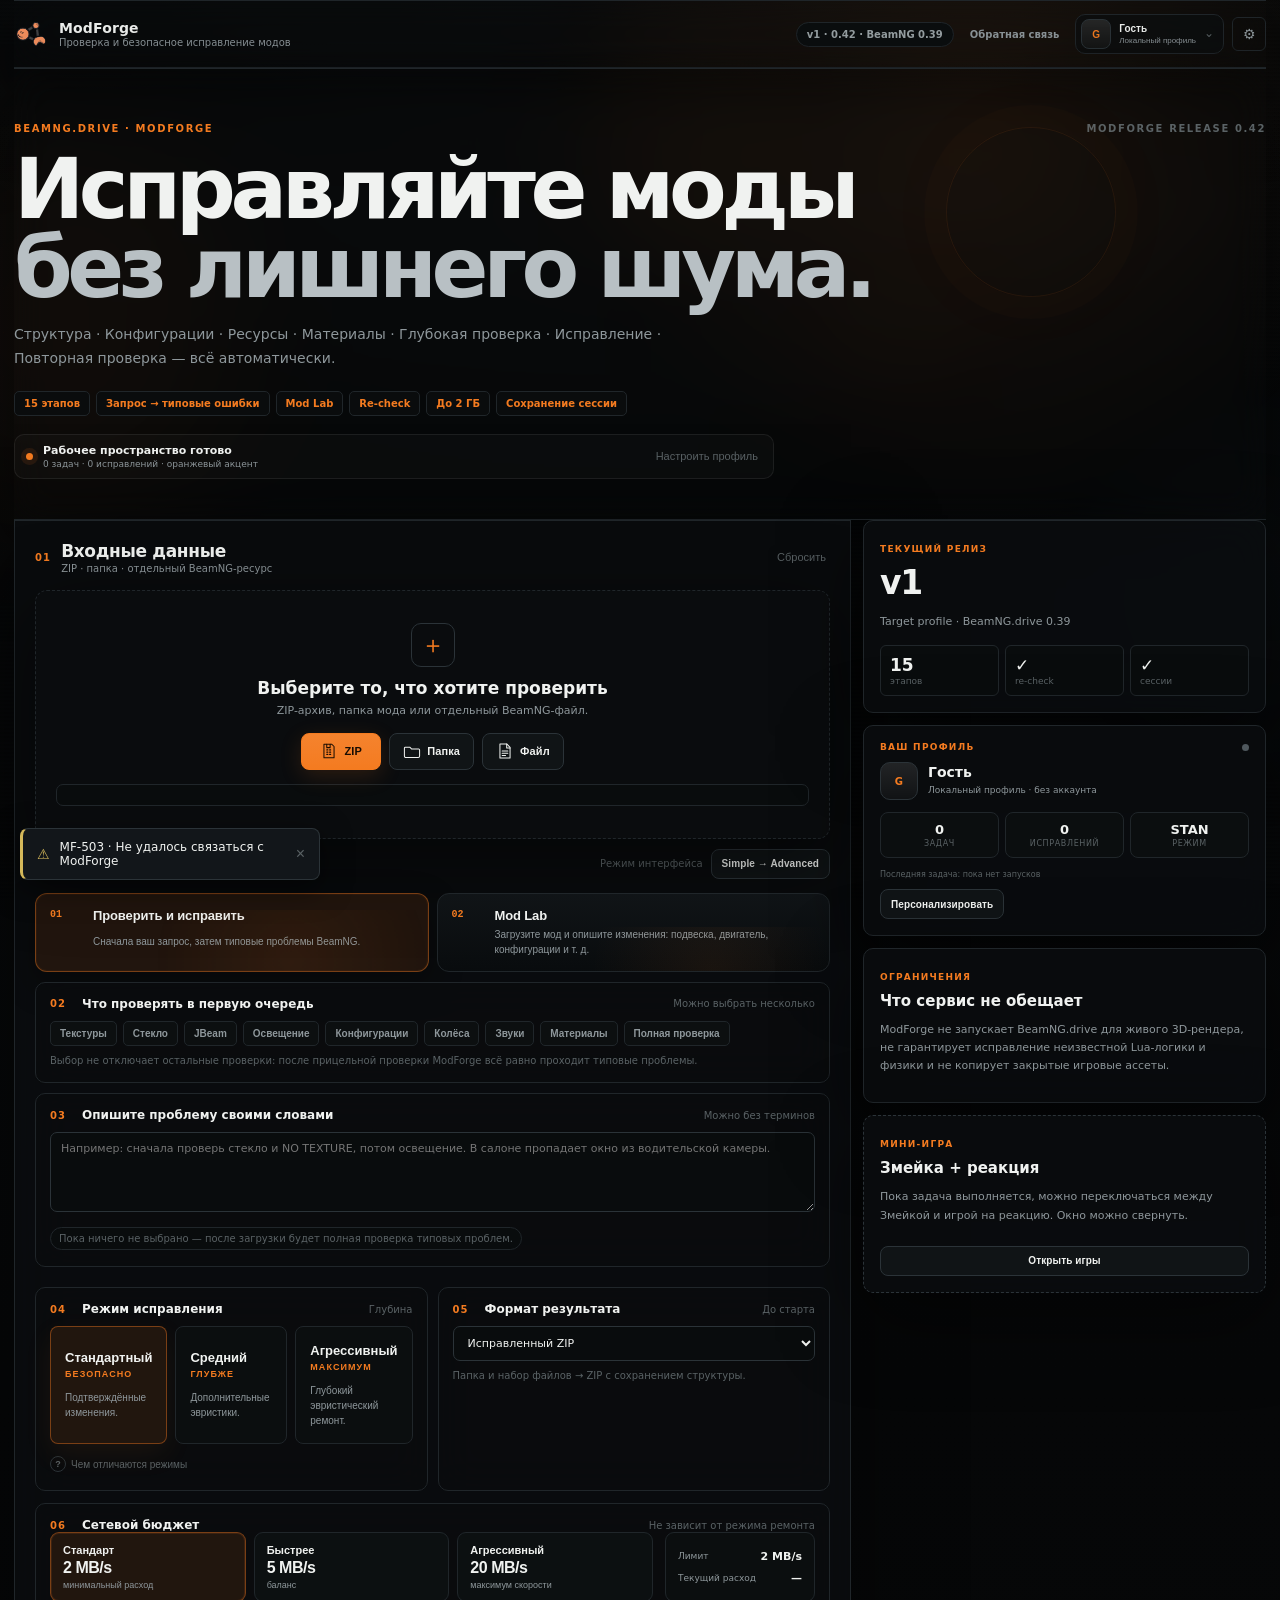
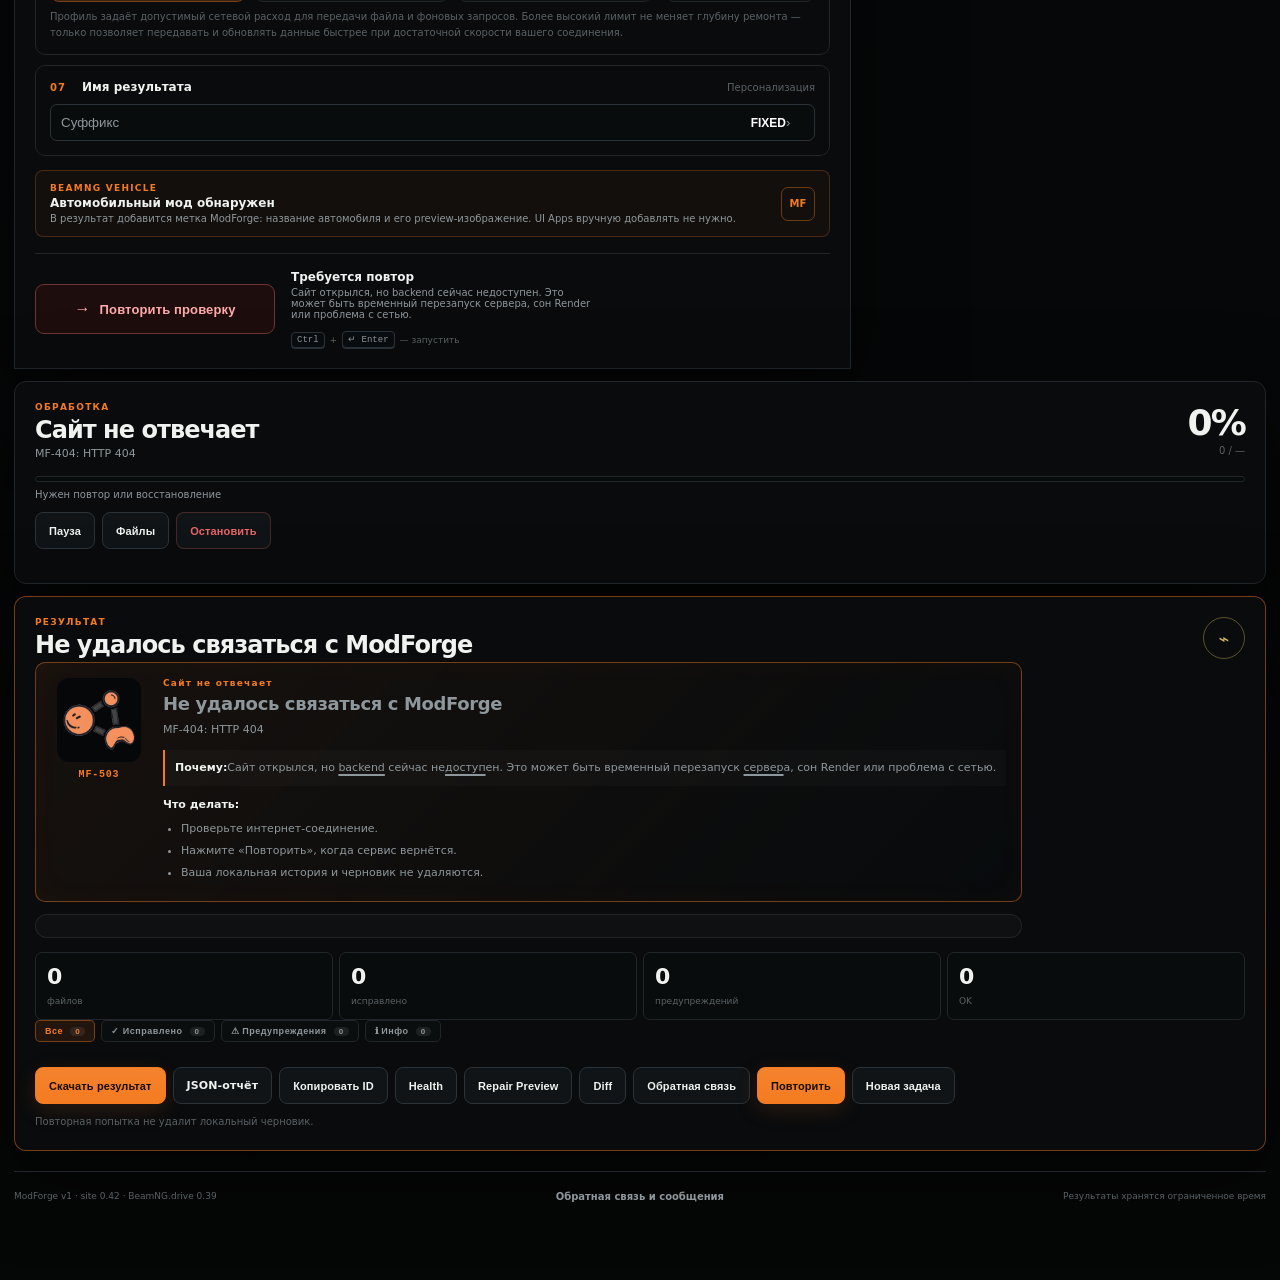
==== index.html @ 39cbf376 "Add files via upload" ====
<!doctype html>
<html lang="ru" data-phase="idle">
<head>
<meta charset="utf-8">
<meta name="viewport" content="width=device-width,initial-scale=1,viewport-fit=cover">
<meta name="theme-color" content="#060708">
<meta name="color-scheme" content="dark">
<link rel="icon" type="image/png" href="/assets/logo.png?v=1">
<title>ModForge · v1 (0.42) · BeamNG.drive 0.39</title>
<link rel="manifest" href="/manifest.json">
<link rel="stylesheet" href="/assets/styles.css?v=42">
</head>
<body>

<!-- Animated background canvas -->
<canvas id="bgCanvas" class="bg-canvas" aria-hidden="true"></canvas>
<div class="ambient" aria-hidden="true">
  <span class="a1"></span><span class="a2"></span><span class="a3"></span>
  <span class="a4"></span><span class="a5"></span>
  <i class="scanline"></i>
</div>

<!-- Session recovery banner -->
<div id="sessionBanner" class="session-banner" hidden>
  <div class="session-inner">
    <div class="session-icon">⏱</div>
    <div class="session-text">
      <strong>Незавершённая сессия</strong>
      <span id="sessionDesc">Предыдущая задача была прервана.</span>
    </div>
    <div class="session-actions">
      <button class="btn small primary" id="sessionResume" type="button">Продолжить</button>
      <button class="btn small" id="sessionDismiss" type="button">Сбросить</button>
    </div>
  </div>
</div>

<!-- Toast container -->
<div id="toastContainer" class="toast-container" aria-live="polite"></div>

<!-- Session history drawer -->
<aside id="historyDrawer" class="history-drawer" hidden aria-label="История сессий">
  <div class="history-backdrop" data-history-close></div>
  <div class="history-card" role="dialog" aria-modal="true" aria-labelledby="historyTitle">
    <div class="history-head">
      <div><span class="eyebrow">СЕССИИ</span><h2 id="historyTitle">Прошлые задачи</h2><p>Сохранённые номера сессий и результаты, которые были скачаны.</p></div>
      <button class="ghost-icon" type="button" data-history-close aria-label="Закрыть">✕</button>
    </div>
    <div class="history-list" id="historyList"></div>
    <div class="history-foot"><span class="micro">Хранятся локально на этом устройстве. Серверные результаты могут истечь по сроку хранения.</span><button class="btn small" id="historyClearBtn" type="button">Очистить историю</button></div>
  </div>
</aside>

<!-- Confetti canvas (shown on success) -->
<canvas id="confettiCanvas" aria-hidden="true"></canvas>

<!-- Snake game overlay -->
<div id="gameOverlay" class="game-overlay" hidden aria-label="Мини-игры">
  <div class="game-panel">
    <div class="game-header">
      <div class="game-title"><span class="eyebrow">ПОКА ИДЁТ ЗАДАЧА</span><strong id="gameTitle">Змейка</strong></div>
      <div class="game-meta"><span id="gameScoreBlock"><span>Счёт</span> <strong id="snakeScore">0</strong></span><span id="gameHiBlock"><span>Рекорд</span> <strong id="snakeHi">0</strong></span><button class="ghost-icon" id="gameMinimize" type="button" title="Свернуть">─</button><button class="ghost-icon" id="gameClose" type="button" title="Закрыть">✕</button></div>
    </div>
    <div class="game-tabs" role="tablist" aria-label="Игра">
      <button type="button" class="game-tab active" data-game="snake">Змейка</button>
      <button type="button" class="game-tab" data-game="reaction">Реакция</button>
    </div>
    <div class="game-stage" data-game-panel="snake"><canvas id="snakeCanvas" width="300" height="300"></canvas></div>
    <div class="game-stage reaction-stage" data-game-panel="reaction" hidden><button id="reactionTarget" class="reaction-target" type="button">ГОТОВЬСЯ</button><div class="reaction-timer" id="reactionTimer">—</div></div>
    <div class="game-footer"><span id="gameStatus" class="game-status">Пробел или тап для старта</span><span class="game-controls-hint" id="gameControlsHint">← ↑ → ↓ · WASD · свайп</span></div>
  </div>
</div>

<div class="shell">
<header class="topbar panel-line">
  <a class="brand" href="/" aria-label="ModForge"><span class="brand-task-dot" id="brandTaskDot" aria-hidden="true"></span>
    <img src="/assets/logo.png?v=1" alt="ModForge">
    <div>
      <strong id="brandName">ModForge</strong>
      <small id="brandSub">Проверка и безопасное исправление модов</small>
    </div>
  </a>
  <div class="top-actions">
    <span class="release-pill" id="versionBadge">v1 · 0.42 · BeamNG 0.39</span>
    <button class="top-link" id="feedbackTop" type="button">Обратная связь</button>
    <button class="profile-chip" id="profileTop" type="button" aria-label="Профиль" title="Профиль и персонализация">
      <span class="profile-avatar" id="profileAvatar">G</span>
      <span class="profile-copy"><b id="profileName">Гость</b><small id="profileState">Локальный профиль</small></span>
      <span class="profile-chevron">⌄</span>
    </button>
    <button class="ghost-icon history-trigger" id="historyTop" type="button" aria-label="История сессий" title="Прошлые сессии" hidden>
      <svg viewBox="0 0 24 24" aria-hidden="true"><rect x="4" y="4" width="6" height="6" rx="1"/><rect x="14" y="4" width="6" height="6" rx="1"/><rect x="4" y="14" width="6" height="6" rx="1"/><rect x="14" y="14" width="6" height="6" rx="1"/></svg>
    </button>
    <button class="ghost-icon" id="settingsTop" type="button" aria-label="Настройки" title="Настройки">⚙</button>
  </div>
</header>

<main>
<!-- Session banner slot -->
<div id="sessionSlot"></div>

<section class="hero panel-line">
  <div class="hero-banner-media" id="heroBannerMedia" aria-hidden="true"><span class="banner-glow"></span></div>
  <div class="eyebrow-row">
    <span>BEAMNG.DRIVE · MODFORGE</span><span class="target-note">MODFORGE RELEASE 0.42</span>
  </div>
  <h1>Исправляйте моды<br><em>без лишнего шума.</em></h1>
  <p>Структура · Конфигурации · Ресурсы · Материалы · Глубокая проверка · Исправление · Повторная проверка — всё автоматически.</p>
  <div class="hero-tags">
    <span>15 этапов</span>
    <span>Запрос → типовые ошибки</span>
    <span>Mod Lab</span>
    <span>Re-check</span>
    <span>До 2 ГБ</span>
    <span>Сохранение сессии</span>
  </div>
  <div class="hero-personal" id="heroPersonal">
    <span class="hero-personal-dot" aria-hidden="true"></span>
    <div><b id="greetingLine">Рабочее пространство готово</b><small id="profileSummary">Локальные настройки сохраняются на этом устройстве.</small></div>
    <button class="text-action" id="heroProfileBtn" type="button">Настроить профиль</button>
  </div>
</section>

<section class="layout">
<article class="main panel">
  <div class="section-head">
    <div>
      <span class="section-id">01</span>
      <div>
        <b>Входные данные</b>
        <small>ZIP · папка · отдельный BeamNG-ресурс</small>
      </div>
    </div>
    <button class="text-action" id="clearBtn" type="button">Сбросить</button>
  </div>

  <div class="dropzone" id="dropzone" tabindex="0" role="button" aria-label="Выбрать файл для проверки">
    <div class="drop-symbol">＋</div>
    <strong id="dropTitle">Выберите то, что хотите проверить</strong>
    <span id="dropSub">ZIP-архив, папка мода или отдельный BeamNG-файл.</span>
    <div class="drop-buttons" id="dropButtons">
      <button class="btn primary picker-btn" id="zipBtn" type="button" data-label="ZIP"><span class="picker-icon icon-zip" aria-hidden="true"><svg viewBox="0 0 32 32"><path d="M7 4h14l4 4v20H7z"/><path d="M12 4v6h6V4M12 14h2m3 0h2m-7 4h2m3 0h2m-7 4h2m3 0h2"/></svg></span><span class="picker-label">ZIP</span></button>
      <button class="btn picker-btn" id="folderBtn" type="button" data-label="Папка"><span class="picker-icon icon-folder" aria-hidden="true"><svg viewBox="0 0 32 32"><path d="M3.5 9.5h9l3 3H28a1.5 1.5 0 0 1 1.5 1.5v11A2.5 2.5 0 0 1 27 27.5H5A2.5 2.5 0 0 1 2.5 25V11A1.5 1.5 0 0 1 4 9.5z"/></svg></span><span class="picker-label">Папка</span></button>
      <button class="btn picker-btn" id="fileBtn" type="button" data-label="Файл"><span class="picker-icon icon-file" aria-hidden="true"><svg viewBox="0 0 32 32"><path d="M7 3.5h12l6 6V28.5H7z"/><path d="M19 3.5v7h6M11 16h10M11 20h10M11 24h6"/></svg></span><span class="picker-label">Файл</span></button>
    </div>
    <input id="zipInput" type="file" accept=".zip,application/zip" hidden>
    <input id="folderInput" type="file" webkitdirectory directory multiple hidden>
    <input id="fileInput" type="file" accept=".jbeam,.pc,.json,.jsonc,.lua,.materials,.materials.json,.level.json,.cs,.cfg,.prefab,.dae,.cdae,.dds,.png,.jpg,.jpeg,.tga,.bmp,.gif,.mis,.forest,.ter" hidden>
    <div class="selection" id="selection" hidden></div>
  </div>


  <div class="workspace-mode" id="workspaceMode">
    <span class="micro">Режим интерфейса</span>
    <button class="btn small" id="uiModeBtn" type="button">Simple → Advanced</button>
  </div>
  <div class="workflow-switch" id="taskMode">
    <button type="button" class="workflow-tab active" data-task="repair"><span>01</span><strong>Проверить и исправить</strong><small>Сначала ваш запрос, затем типовые проблемы BeamNG.</small></button>
    <button type="button" class="workflow-tab" data-task="modify"><span>02</span><strong>Mod Lab</strong><small>Загрузите мод и опишите изменения: подвеска, двигатель, конфигурации и т. д.</small></button>
  </div>

  <div class="config-box full request-box" id="repairConfig">
    <div class="config-title"><span>02</span><b>Что проверять в первую очередь</b><small>Можно выбрать несколько</small></div>
    <div class="chips" id="priorityChips">
      <button class="chip" data-priority="textures" type="button">Текстуры</button>
      <button class="chip" data-priority="glass" type="button">Стекло</button>
      <button class="chip" data-priority="jbeam" type="button">JBeam</button>
      <button class="chip" data-priority="lighting" type="button">Освещение</button>
      <button class="chip" data-priority="configs" type="button">Конфигурации</button>
      <button class="chip" data-priority="wheels" type="button">Колёса</button>
      <button class="chip" data-priority="sounds" type="button">Звуки</button>
      <button class="chip" data-priority="materials" type="button">Материалы</button>
      <button class="chip" data-priority="all" type="button">Полная проверка</button>
    </div>
    <p class="micro">Выбор не отключает остальные проверки: после прицельной проверки ModForge всё равно проходит типовые проблемы.</p>
  </div>

  <div class="config-box full request-box" id="wishesBox">
    <div class="config-title"><span>03</span><b>Опишите проблему своими словами</b><small>Можно без терминов</small></div>
    <textarea id="wishes" placeholder="Например: сначала проверь стекло и NO TEXTURE, потом освещение. В салоне пропадает окно из водительской камеры."></textarea>
    <div class="request-preview" id="requestPreview"><span>Пока ничего не выбрано</span></div>
  </div>


  <section class="advanced-tools" id="advancedTools" hidden>
    <div class="config-title"><span>ADV</span><b>Advanced Workbench</b><small>Диагностика без лишних действий</small></div>
    <div class="tool-grid">
      <div class="tool-card">
        <b>MOD DOCTOR</b><small>Опишите симптом — сначала получите причины и доказательства.</small>
        <textarea id="doctorQuery" placeholder="Например: машина не едет, после ремонта пропало стекло…"></textarea>
        <button class="btn small" id="doctorBtn" type="button">Диагностировать</button>
      </div>
      <div class="tool-card">
        <b>MOD COMPARE</b><small>Сравнение двух ZIP по путям и SHA-256.</small>
        <div class="tool-row"><input id="compareA" type="file" accept=".zip"><input id="compareB" type="file" accept=".zip"></div>
        <button class="btn small" id="compareBtn" type="button">Сравнить моды</button>
      </div>
      <div class="tool-card">
        <b>INSPECTOR</b><small>References, referenced by, missing, unused, shared dependencies и дубли.</small>
        <button class="btn small" id="inspectorBtn" type="button">Открыть Resource Inspector</button>
      </div>
      <div class="tool-card">
        <b>RELEASE CHECK</b><small>Repair snapshot → safe cleaner → повторная проверка → Release ZIP.</small>
        <button class="btn small primary" id="releaseBtn" type="button">PREPARE FOR RELEASE</button>
      </div>
    </div>
  </section>

  <div class="config-box full mod-lab-box" id="modLab" hidden>
    <div class="config-title"><span>02</span><b>Mod Lab · что изменить</b><small>Текстовое задание</small></div>
    <textarea id="modRequest" placeholder="Например: сделай подвеску мягче на 15%, двигатель чуть мощнее и добавь 2 дополнительные конфигурации."></textarea>
    <div class="mod-shortcuts" id="modShortcuts">
      <button class="chip" type="button" data-mod-template="Сделать подвеску мягче на 15%.">Мягче</button>
      <button class="chip" type="button" data-mod-template="Сделать подвеску жёстче на 15%.">Жёстче</button>
      <button class="chip" type="button" data-mod-template="Увеличить тягу двигателя на 10%.">Двигатель +10%</button>
      <button class="chip" type="button" data-mod-template="Добавить 2 дополнительные конфигурации.">+2 конфигурации</button>
    </div>
    <p class="micro">Mod Lab применяет только распознанные безопасные изменения и показывает каждое изменение в отчёте. Неопределённые запросы остаются предупреждением.</p>
  </div>

  <div class="config-grid">
    <section class="config-box">
      <div class="config-title"><span>04</span><b>Режим исправления</b><small>Глубина</small></div>
      <div class="mode-grid compact" id="repairMode">
        <button type="button" class="mode-card active" data-mode="standard"><strong>Стандартный</strong><span>Безопасно</span><small>Подтверждённые изменения.</small></button>
        <button type="button" class="mode-card" data-mode="medium"><strong>Средний</strong><span>Глубже</span><small>Дополнительные эвристики.</small></button>
        <button type="button" class="mode-card" data-mode="aggressive"><strong>Агрессивный</strong><span>Максимум</span><small>Глубокий эвристический ремонт.</small></button>
      </div>
      <button class="mode-info-btn" id="modeInfo" type="button">Чем отличаются режимы</button>
    </section>
    <section class="config-box">
      <div class="config-title"><span>05</span><b>Формат результата</b><small>До старта</small></div>
      <select id="outputType">
        <option value="zip">Исправленный ZIP</option>
        <option value="same">Тот же формат (один файл)</option>
      </select>
      <p class="micro">Папка и набор файлов → ZIP с сохранением структуры.</p>
    </section>
  </div>

  <div class="config-box full network-box">
    <div class="config-title"><span>06</span><b>Сетевой бюджет</b><small>Не зависит от режима ремонта</small></div>
    <div class="network-row">
      <div class="network-presets" id="networkPresets">
        <button class="network-card active" type="button" data-network="standard"><strong>Стандарт</strong><span>2 MB/s</span><small>минимальный расход</small></button>
        <button class="network-card" type="button" data-network="balanced"><strong>Быстрее</strong><span>5 MB/s</span><small>баланс</small></button>
        <button class="network-card" type="button" data-network="aggressive"><strong>Агрессивный</strong><span>20 MB/s</span><small>максимум скорости</small></button>
      </div>
      <div class="network-meter">
        <div><span>Лимит</span><strong id="networkLimitLabel">2 MB/s</strong></div>
        <div><span>Текущий расход</span><strong id="networkUsageLabel">—</strong></div>
      </div>
    </div>
    <p class="micro">Профиль задаёт допустимый сетевой расход для передачи файла и фоновых запросов. Более высокий лимит не меняет глубину ремонта — только позволяет передавать и обновлять данные быстрее при достаточной скорости вашего соединения.</p>
  </div>

  <div class="config-box full settings-line-box">
    <div class="config-title"><span>07</span><b>Имя результата</b><small>Персонализация</small></div>
    <button class="custom-line" id="settingsBtn" type="button"><span>Суффикс</span><strong id="suffixPreview">FIXED</strong><span>›</span></button>
  </div>

  <div class="vehicle-detect" id="vehicleDetect" hidden><div class="vehicle-detect-copy"><span class="eyebrow">BEAMNG VEHICLE</span><b id="vehicleDetectTitle">Автомобильный мод обнаружен</b><small id="vehicleDetectMeta">В результат добавится метка ModForge: название автомобиля и его preview-изображение. UI Apps вручную добавлять не нужно.</small></div><span class="vehicle-detect-mark">MF</span></div>

  <div class="start-area">
    <button class="start-button" id="startBtn" type="button" disabled>
      <span class="start-icon">→</span>
      <span class="start-label" id="startLabel">Начать проверку</span>
      <span class="start-spinner" id="startSpinner" aria-hidden="true"></span>
    </button>
    <div class="start-info">
      <b id="readyState">Ожидается файл</b>
      <small>Перед запуском ModForge проверит связь с backend.</small>
      <div class="kbd-wrap" aria-label="Горячая клавиша">
        <kbd>Ctrl</kbd><span>+</span><kbd>↵ Enter</kbd><span>— запустить</span>
      </div>
    </div>
  </div>
</article>

<aside class="sidebar">
  <section class="panel info-card">
    <span class="eyebrow">ТЕКУЩИЙ РЕЛИЗ</span>
    <strong class="big-version">v1</strong>
    <p>Target profile · BeamNG.drive 0.39</p>
    <div class="mini-grid">
      <div><b>15</b><span>этапов</span></div>
      <div><b>✓</b><span>re-check</span></div>
      <div><b>✓</b><span>сессии</span></div>
    </div>
  </section>
  <section class="panel info-card profile-card" id="profileCard">
    <div class="profile-card-top">
      <span class="eyebrow">ВАШ ПРОФИЛЬ</span>
      <span class="profile-state-dot" id="profileStateDot" aria-hidden="true"></span>
    </div>
    <div class="profile-card-main">
      <span class="profile-avatar large" id="profileAvatarLarge">G</span>
      <div><h3 id="profileCardName">Гость</h3><p id="profileCardMeta">Локальный профиль · без аккаунта</p></div>
    </div>
    <div class="profile-metrics">
      <div><b id="metricRuns">0</b><span>задач</span></div>
      <div><b id="metricFixed">0</b><span>исправлений</span></div>
      <div><b id="metricMode">STD</b><span>режим</span></div>
    </div>
    <div class="profile-last" id="profileLast">Последняя задача: пока нет запусков</div>
    <button class="btn small" id="profileEditBtn" type="button">Персонализировать</button>
  </section>
  <section class="panel info-card">
    <span class="eyebrow">ОГРАНИЧЕНИЯ</span>
    <h3>Что сервис не обещает</h3>
    <p>ModForge не запускает BeamNG.drive для живого 3D-рендера, не гарантирует исправление неизвестной Lua-логики и физики и не копирует закрытые игровые ассеты.</p>
  </section>
  <section class="panel info-card snake-promo" id="snakePromo">
    <span class="eyebrow">МИНИ-ИГРА</span>
    <h3>Змейка + реакция</h3>
    <p>Пока задача выполняется, можно переключаться между Змейкой и игрой на реакцию. Окно можно свернуть.</p>
    <button class="btn small" id="snakePromoBtn" type="button">Открыть игры</button>
  </section>
  <section class="ad-slot" id="adSlot" hidden></section>
</aside>
</section>

<!-- Process section -->
<section class="panel process" id="process" hidden>
  <div class="process-top">
    <div class="process-heading">
      <span class="eyebrow">ОБРАБОТКА</span>
      <h2 id="processTitle">Подготовка</h2>
      <p id="processDetail">—</p>
    </div>
    <div class="progress-number">
      <strong id="overallPct">0%</strong>
      <span id="stageCount">0 / —</span>
    </div>
  </div>

  <div class="progress-track">
    <i id="progressBar"></i>
  </div>

  <div class="process-state">
    <span id="progressState">Подготовка…</span>
    <span id="eta">Осталось: —</span>
  </div>

  <!-- Buttons: hidden during preparation, shown during processing -->
  <div class="process-actions" id="processActions">
    <button class="btn phase-processing-only" id="pauseBtn" type="button">Пауза</button>
    <button class="btn phase-processing-only" id="filesBtn" type="button">Файлы</button>
    <button class="btn danger phase-running-only" id="resetJobBtn" type="button">Остановить</button>
  </div>

  <div class="stage-list" id="stageGrid"></div>
</section>

<!-- Result section -->
<section class="panel result" id="result" hidden>
  <div class="result-head">
    <div>
      <span class="eyebrow">РЕЗУЛЬТАТ</span>
      <h2 id="resultTitle">Готово</h2>
      <p id="resultLead">—</p><div class="result-meta" id="resultMode"></div><div class="apply-status" id="applyStatus" hidden></div>
    </div>
    <div class="result-symbol" id="resultMark">✓</div>
  </div>
  <div class="result-stats">
    <div><b id="statFiles">0</b><span>файлов</span></div>
    <div><b id="statFixed">0</b><span>исправлено</span></div>
    <div><b id="statWarnings">0</b><span>предупреждений</span></div>
    <div><b id="statChecks">0</b><span>OK</span></div>
  </div>
  <div class="issue-filters" id="issueFilters" hidden>
    <button class="issue-filter active" data-filter="all" type="button">Все <span class="filter-count" id="filterCountAll">0</span></button>
    <button class="issue-filter" data-filter="fixed" type="button">✓ Исправлено <span class="filter-count" id="filterCountFixed">0</span></button>
    <button class="issue-filter" data-filter="warning" type="button">⚠ Предупреждения <span class="filter-count" id="filterCountWarn">0</span></button>
    <button class="issue-filter" data-filter="info" type="button">ℹ Инфо <span class="filter-count" id="filterCountInfo">0</span></button>
  </div>
  <div class="issue-list" id="issueList"></div>
  <div class="result-actions">
    <button class="btn primary" id="downloadBtn" type="button">Скачать результат</button>
    <a class="btn" id="reportBtn" href="#">JSON-отчёт</a>
    <button class="btn" id="copyJobBtn" type="button">Копировать ID</button>
    <button class="btn" id="healthBtn" type="button">Health</button>
    <button class="btn" id="previewBtn" type="button">Repair Preview</button>
    <button class="btn" id="diffBtn" type="button">Diff</button>
    <button class="btn" id="resultFeedbackBtn" type="button">Обратная связь</button>
    <button class="btn primary recovery-action" id="restartJobBtn" type="button" hidden>Перезапустить</button>
    <button class="btn" id="newJobBtn" type="button">Новая задача</button>
  </div>
  <div class="result-file-note" id="resultFileNote"></div>
</section>

<footer class="footer">
  <span>ModForge v1 · site 0.42 · BeamNG.drive 0.39</span>
  <button class="footer-link" id="feedbackFooter" type="button">Обратная связь и сообщения</button>
  <span>Результаты хранятся ограниченное время</span>
</footer>
</main>
</div>

<!-- Modal -->
<div id="quickHelp" class="quick-help" hidden aria-label="Горячие клавиши">
  <div class="quick-help-card">
    <div class="history-head"><div><span class="eyebrow">БЫСТРЫЕ ДЕЙСТВИЯ</span><h2>Горячие клавиши</h2></div><button class="ghost-icon" id="quickHelpClose" type="button" aria-label="Закрыть">✕</button></div>
    <div class="shortcut-list">
      <div><kbd>Ctrl/Cmd</kbd><b>+</b><kbd>Shift</kbd><b>+</b><kbd>U</kbd><span>Добавить файл или папку</span></div>
      <div><kbd>Ctrl/Cmd</kbd><b>+</b><kbd>Shift</kbd><kbd>R</kbd><span>Запустить / повторить задачу</span></div>
      <div><kbd>Ctrl/Cmd</kbd><b>+</b><kbd>Shift</kbd><kbd>P</kbd><span>Показать Repair Preview</span></div>
      <div><kbd>Ctrl/Cmd</kbd><b>+</b><kbd>Shift</kbd><kbd>S</kbd><span>Открыть историю сессий</span></div>
      <div><kbd>?</kbd><span>Показать эту подсказку</span></div>
      <div><kbd>Esc</kbd><span>Закрыть меню или окно</span></div>
    </div>
  </div>
</div>

<div class="modal" id="modal" hidden>
  <div class="modal-card" role="dialog" aria-modal="true">
    <button class="modal-close" id="modalClose" type="button" aria-label="Закрыть">✕</button>
    <div id="modalContent"></div>
    <div class="modal-actions" id="modalActions"></div>
  </div>
</div>

<script>if("serviceWorker" in navigator){window.addEventListener("load",()=>navigator.serviceWorker.register("/sw.js").catch(()=>{}));}</script>
<script src="/assets/app.js?v=42-ui" defer></script>
</body>
</html>
---- assets/styles.css ----
/* ─── Variables ─────────────────────────────────── */
:root {
  --bg: #060708;
  --panel: rgba(11,13,15,.92);
  --panel2: rgba(15,18,20,.95);
  --line: #1e2224;
  --line2: #2e3437;
  --line3: #3d4447;
  --text: #f0f2f0;
  --muted: #8e979b;
  --dim: #5a6265;
  --orange: #f47b20;
  --orange2: #ff9d45;
  --orange-dim: rgba(244,123,32,.12);
  --green: #5cc88a;
  --red: #e86666;
  --yellow: #d4b85a;
  --blue: #6eaadf;
  --shadow: 0 24px 80px rgba(0,0,0,.5);
  --radius: 8px;
  --radius-lg: 12px;
  font-family: Inter, ui-sans-serif, system-ui, -apple-system, BlinkMacSystemFont, "Segoe UI", sans-serif;
}

/* ─── Reset ─────────────────────────────────────── */
*, *::before, *::after { box-sizing: border-box; }
html { scroll-behavior: smooth; }
body {
  margin: 0;
  background: var(--bg);
  color: var(--text);
  min-height: 100vh;
  overflow-x: hidden;
}
body.modal-open { overflow: hidden; }

/* ─── Animated background ───────────────────────── */
.bg-canvas {
  position: fixed;
  inset: 0;
  width: 100%;
  height: 100%;
  pointer-events: none;
  z-index: 0;
  opacity: .64;
}

.ambient {
  pointer-events: none;
  position: fixed;
  inset: 0;
  overflow: hidden;
  z-index: 0;
}
.ambient span {
  position: absolute;
  border-radius: 50%;
  filter: blur(60px);
  animation: float 16s ease-in-out infinite;
}
.ambient .a1 { width: 380px; height: 380px; background: #2a1200; opacity: .7; left: -140px; top: 15vh; }
.ambient .a2 { width: 260px; height: 260px; background: #0f1820; opacity: .6; right: -100px; top: 50vh; animation-delay: -5s; }
.ambient .a3 { width: 200px; height: 200px; background: #1a0e00; opacity: .5; left: 44%; top: 5vh; animation-delay: -9s; }
.ambient .a4 { width: 150px; height: 150px; background: #081218; opacity: .4; left: 20%; bottom: 20vh; animation-delay: -13s; }
.ambient .a5 { width: 120px; height: 120px; background: #1a0e00; opacity: .35; right: 25%; top: 30vh; animation-delay: -7s; }
.ambient .scanline {
  position: absolute;
  top: 0; left: 0; right: 0; bottom: 0;
  background: repeating-linear-gradient(
    0deg,
    transparent,
    transparent 2px,
    rgba(0,0,0,.03) 2px,
    rgba(0,0,0,.03) 4px
  );
  pointer-events: none;
}

@keyframes float {
  0%, 100% { transform: translate3d(0, 0, 0) scale(1); }
  33% { transform: translate3d(20px, -18px, 0) scale(1.06); }
  66% { transform: translate3d(-12px, 14px, 0) scale(.96); }
}

/* ─── Layout ─────────────────────────────────────── */
.shell {
  width: min(1340px, calc(100% - 28px));
  margin: 0 auto;
  position: relative;
  z-index: 1;
}

.panel, .panel-line, .dropzone, .config-box, .process, .result, .info-card, .ad-slot {
  border: 1px solid var(--line);
  background: rgba(11,13,15,.88);
  backdrop-filter: blur(18px);
  -webkit-backdrop-filter: blur(18px);
  box-shadow: var(--shadow);
}
.panel-line { background: transparent; border-left: 0; border-right: 0; }

/* ─── Topbar ─────────────────────────────────────── */
.topbar {
  min-height: 64px;
  display: flex;
  align-items: center;
  justify-content: space-between;
  gap: 16px;
}
.brand {
  display: flex;
  align-items: center;
  gap: 11px;
  color: var(--text);
  text-decoration: none;
}
.brand img {
  width: 34px; height: 34px;
  object-fit: contain;
  border-radius: 7px;
  border: 1px solid var(--line2);
  background: #0c0e0f;
}
.brand strong { display: block; font-size: 14px; letter-spacing: .01em; }
.brand small { display: block; color: var(--muted); font-size: 10px; margin-top: 1px; }
.top-actions { display: flex; gap: 8px; align-items: center; }
.release-pill {
  border: 1px solid var(--line);
  border-radius: 999px;
  padding: 6px 10px;
  color: #9aa3a6;
  font-size: 10px;
  background: #0b0e0f;
  font-weight: 600;
}
.status-dot {
  display: flex;
  align-items: center;
  gap: 5px;
  font-size: 9px;
  font-weight: 800;
  letter-spacing: .1em;
  color: var(--muted);
}
.status-dot i {
  width: 6px; height: 6px;
  border-radius: 50%;
  background: var(--green);
  box-shadow: 0 0 10px rgba(92,200,138,.7);
  animation: pulse 2.2s infinite;
}
@keyframes pulse { 50% { opacity: .35; } }

.ghost-icon {
  width: 34px; height: 34px;
  border: 1px solid var(--line);
  border-radius: 6px;
  background: transparent;
  color: #8e979b;
  cursor: pointer;
  transition: all .18s;
  font-size: 14px;
}
.ghost-icon:hover { border-color: var(--line3); color: #fff; transform: translateY(-1px); }

/* ─── Hero ───────────────────────────────────────── */
main { padding-bottom: 60px; }
.hero { padding: 60px 0 40px; }
.eyebrow-row {
  display: flex; align-items: center; justify-content: space-between;
  font-size: 10px; letter-spacing: .16em; color: var(--orange); font-weight: 800;
}
.live-dot { color: var(--muted); display: flex; align-items: center; gap: 6px; }
.live-dot i { width: 6px; height: 6px; border-radius: 50%; background: var(--green); box-shadow: 0 0 8px rgba(92,200,138,.6); animation: pulse 2s infinite; }

h1 {
  font-size: clamp(42px, 7vw, 84px);
  line-height: .94;
  letter-spacing: -.065em;
  margin: 16px 0 14px;
  max-width: 960px;
}
h1 em { font-style: normal; color: #b8c0c4; }
.hero > p { max-width: 720px; color: var(--muted); font-size: 14px; line-height: 1.75; margin: 0; }
.hero-tags { display: flex; gap: 6px; flex-wrap: wrap; margin-top: 20px; }
.hero-tags span {
  border: 1px solid var(--line);
  padding: 6px 9px;
  border-radius: 5px;
  color: #8a9295;
  font-size: 10px;
  background: #0a0c0d;
  font-weight: 600;
}

/* ─── Layout grid ────────────────────────────────── */
.layout { display: grid; grid-template-columns: minmax(0, 1.35fr) minmax(260px, .65fr); gap: 12px; }
.main { padding: 20px; }

/* ─── Section head ───────────────────────────────── */
.section-head { display: flex; align-items: center; justify-content: space-between; gap: 12px; }
.section-head > div { display: flex; align-items: center; gap: 10px; }
.section-head > div > div { display: grid; gap: 2px; }
.section-head b { font-size: 17px; letter-spacing: -.02em; }
.section-head small { color: var(--muted); font-size: 10px; }
.section-id { color: var(--orange); font-size: 10px; font-weight: 900; letter-spacing: .11em; }
.text-action { border: 0; background: none; color: var(--dim); cursor: pointer; font-size: 11px; padding: 4px; }
.text-action:hover { color: var(--muted); }

/* ─── Dropzone ───────────────────────────────────── */
.dropzone {
  margin-top: 16px;
  border-style: dashed;
  border-radius: var(--radius-lg);
  padding: 32px 20px;
  text-align: center;
  transition: all .22s;
  cursor: default;
}
.dropzone.drag { border-color: var(--orange); background: rgba(244,123,32,.04); }
.dropzone:focus-visible { outline: 2px solid rgba(244,123,32,.4); outline-offset: 3px; }
.drop-symbol {
  width: 44px; height: 44px;
  display: grid; place-items: center;
  margin: 0 auto 11px;
  border: 1px solid var(--line2);
  border-radius: 10px;
  color: var(--orange);
  font-size: 24px;
  transition: .25s;
}
.dropzone:hover .drop-symbol { transform: translateY(-2px) rotate(90deg); border-color: #5c3e20; }
.dropzone strong { display: block; font-size: 17px; }
.dropzone > span { display: block; color: var(--muted); font-size: 11px; margin-top: 6px; }
.drop-buttons { display: flex; justify-content: center; gap: 8px; flex-wrap: wrap; margin-top: 16px; }

/* ─── Buttons ────────────────────────────────────── */
.btn {
  display: inline-flex; align-items: center; justify-content: center; gap: 6px;
  min-height: 37px; padding: 8px 13px;
  border: 1px solid var(--line2);
  background: #101416;
  color: var(--text);
  text-decoration: none;
  border-radius: var(--radius);
  font-weight: 700;
  font-size: 11px;
  cursor: pointer;
  transition: all .18s;
  letter-spacing: .01em;
}
.btn:hover { transform: translateY(-1px); border-color: var(--line3); background: #151a1c; }
.btn:active { transform: translateY(0) scale(.99); }
.btn.primary { background: var(--orange); border-color: var(--orange); color: #180c02; box-shadow: 0 6px 22px rgba(244,123,32,.15); }
.btn.primary:hover { background: var(--orange2); border-color: var(--orange2); }
.btn.danger { color: var(--red); border-color: rgba(232,102,102,.25); }
.btn.danger:hover { background: rgba(232,102,102,.06); }
.btn.small { min-height: 30px; padding: 5px 10px; font-size: 10px; }
.btn:disabled { opacity: .4; cursor: not-allowed; transform: none !important; }

/* ─── Selection ──────────────────────────────────── */
.selection {
  display: flex; justify-content: center; gap: 8px; flex-wrap: wrap;
  margin: 14px auto 0;
  padding: 10px;
  border: 1px solid var(--line);
  border-radius: 7px;
  background: #090c0d;
  color: #b8c0c3;
  font-size: 11px;
}
.selection span { color: var(--muted); }

/* ─── Config ─────────────────────────────────────── */
.config-grid { display: grid; grid-template-columns: 1fr 1fr; gap: 10px; margin-top: 10px; }
.config-box {
  padding: 14px;
  border-radius: 10px;
  margin-top: 10px;
  background: rgba(10,12,14,.8);
  box-shadow: none;
}
.config-box.full { width: 100%; }
.config-title {
  display: flex; align-items: center; gap: 8px;
}
.config-title > span { color: var(--orange); font-size: 10px; font-weight: 900; letter-spacing: .11em; width: 24px; flex: none; }
.config-title b { font-size: 12px; }
.config-title small { margin-left: auto; color: var(--dim); font-size: 10px; }

.chips { display: flex; gap: 6px; flex-wrap: wrap; margin-top: 10px; }
.chip {
  border: 1px solid var(--line);
  background: #0c0f10;
  color: #8e979b;
  border-radius: 5px;
  padding: 6px 9px;
  font-size: 10px;
  cursor: pointer;
  transition: .16s;
  font-weight: 600;
}
.chip:hover { border-color: #485255; }
.chip.active { border-color: #7a4a27; background: #1c1008; color: #ffcba0; }

.config-box select, .field, .config-box textarea {
  width: 100%; margin-top: 10px;
  background: #090c0d;
  border: 1px solid var(--line2);
  color: var(--text);
  border-radius: 7px;
  padding: 9px 10px;
  font: inherit;
  font-size: 11px;
  outline: none;
}
.config-box textarea { min-height: 80px; resize: vertical; }
.config-box select:focus, .field:focus, .config-box textarea:focus {
  border-color: #7a4a27;
  box-shadow: 0 0 0 2px rgba(244,123,32,.07);
}
.micro { font-size: 10px; color: var(--dim); margin: 7px 0 0; line-height: 1.55; }

.custom-line {
  width: 100%;
  display: grid;
  grid-template-columns: 1fr auto 18px;
  align-items: center;
  margin-top: 10px;
  padding: 10px;
  border: 1px solid var(--line2);
  background: #090c0d;
  border-radius: 7px;
  color: var(--muted);
  cursor: pointer;
  text-align: left;
}
.custom-line strong { color: #fff; font-size: 12px; }
.custom-line:hover { border-color: #4a5457; }

/* ─── Start area ─────────────────────────────────── */
.start-area {
  display: flex; align-items: center; gap: 16px;
  margin-top: 16px; padding-top: 16px;
  border-top: 1px solid var(--line);
}
.start-button {
  position: relative;
  min-width: 240px; min-height: 50px;
  border: 1px solid var(--orange);
  border-radius: 9px;
  background: var(--orange);
  color: #180b02;
  font-weight: 850;
  font-size: 13px;
  cursor: pointer;
  display: inline-flex; align-items: center; justify-content: center; gap: 9px;
  overflow: hidden;
  transition: all .22s;
  letter-spacing: .01em;
}
.start-button::before {
  content: '';
  position: absolute;
  inset: 0;
  background: linear-gradient(135deg, rgba(255,255,255,.12), transparent);
}
.start-button:hover:not(:disabled) { transform: translateY(-1px); box-shadow: 0 12px 34px rgba(244,123,32,.2); }
.start-button:disabled { opacity: .4; cursor: not-allowed; }
.start-button.loading { background: #14110d; color: #f4a15f; border-color: #7a4a27; box-shadow: 0 0 0 1px rgba(244,123,32,.1), 0 0 28px rgba(244,123,32,.06); }
.start-button.loading::before { display: none; }
.start-button.success { background: #0d2018; border-color: #3d7850; color: #8ae0b0; }
.start-button.success::before { display: none; }
.start-button.error { background: #1e0d0d; border-color: #6e3535; color: #ffaaaa; }
.start-button.error::before { display: none; }

.start-icon { font-size: 16px; }
.start-spinner {
  display: none;
  width: 16px; height: 16px;
  border: 2px solid rgba(255,255,255,.2);
  border-top-color: currentColor;
  border-radius: 50%;
  animation: spin .8s linear infinite;
}
@keyframes spin { to { transform: rotate(360deg); } }

.start-info { display: grid; gap: 3px; }
.start-info b { font-size: 12px; }
.start-info small { font-size: 10px; color: var(--muted); max-width: 300px; }

/* ─── Sidebar ─────────────────────────────────────── */
.sidebar { display: grid; gap: 12px; align-content: start; }
.info-card { padding: 16px; border-radius: 10px; }
.eyebrow { font-size: 9px; letter-spacing: .14em; color: var(--orange); font-weight: 850; }
.big-version { font-size: 33px; letter-spacing: -.04em; display: block; margin-top: 7px; }
.info-card p { color: var(--muted); font-size: 11px; line-height: 1.65; }
.info-card h3 { font-size: 15px; margin: 8px 0 6px; }
.mini-grid { display: grid; grid-template-columns: repeat(3, 1fr); gap: 6px; margin-top: 14px; }
.mini-grid div { border: 1px solid var(--line); padding: 9px; background: #090c0d; border-radius: 6px; }
.mini-grid b { display: block; font-size: 17px; }
.mini-grid span { display: block; color: var(--dim); font-size: 9px; margin-top: 1px; }
.ad-slot { min-height: 80px; padding: 12px; border-radius: 10px; }
.snake-promo { border: 1px dashed var(--line2); }
.snake-promo .btn { margin-top: 10px; width: 100%; }

/* ─── Session banner ─────────────────────────────── */
.session-banner {
  margin-top: 12px;
  border: 1px solid rgba(244,123,32,.3);
  background: rgba(244,123,32,.06);
  border-radius: var(--radius);
  padding: 12px 16px;
  animation: slideDown .3s ease;
}
@keyframes slideDown { from { opacity: 0; transform: translateY(-8px); } }
.session-inner {
  display: flex; align-items: center; gap: 12px; flex-wrap: wrap;
}
.session-icon { font-size: 18px; flex: none; }
.session-text { flex: 1; min-width: 180px; }
.session-text strong { display: block; font-size: 12px; margin-bottom: 2px; color: var(--orange2); }
.session-text span { font-size: 11px; color: var(--muted); }
.session-actions { display: flex; gap: 6px; flex-wrap: wrap; }

/* ─── Process section ────────────────────────────── */
.process, .result { margin-top: 12px; padding: 20px; border-radius: var(--radius-lg); }

.process-top {
  display: flex; align-items: flex-start; justify-content: space-between; gap: 16px;
}
.process-heading { flex: 1; }
.process-heading .eyebrow { margin-bottom: 4px; display: block; }
.process-top h2 { margin: 4px 0 3px; font-size: 24px; letter-spacing: -.04em; }
.process-top p { margin: 0; color: var(--muted); font-size: 11px; }
.progress-number { text-align: right; flex: none; }
.progress-number strong { font-size: 36px; letter-spacing: -.05em; display: block; }
.progress-number span { display: block; color: var(--dim); font-size: 10px; margin-top: 2px; }

.progress-track {
  height: 6px;
  border: 1px solid var(--line);
  background: #070a0b;
  border-radius: 999px;
  overflow: hidden;
  margin-top: 16px;
}
.progress-track i {
  display: block; height: 100%; width: 0;
  background: linear-gradient(90deg, var(--orange), var(--orange2));
  position: relative;
  transition: width .3s ease;
}
.progress-track i::after {
  content: '';
  position: absolute; inset: 0;
  background: linear-gradient(90deg, transparent, rgba(255,255,255,.4), transparent);
  transform: translateX(-100%);
  animation: shine 1.8s infinite;
}
@keyframes shine { to { transform: translateX(100%); } }

.process-state {
  display: flex; align-items: center; justify-content: space-between;
  font-size: 10px; color: var(--muted); margin-top: 7px;
}
.process-actions {
  display: flex; gap: 7px; flex-wrap: wrap; margin-top: 12px;
}

/* Phase-based button visibility */
html[data-phase="idle"] .phase-processing-only,
html[data-phase="idle"] .phase-running-only,
html[data-phase="preparing"] .phase-processing-only { display: none !important; }

/* ─── Stage grid ─────────────────────────────────── */
.stage-list {
  display: grid; grid-template-columns: repeat(2, 1fr); gap: 7px; margin-top: 14px;
}
.stage {
  border: 1px solid var(--line);
  background: #090c0d;
  border-radius: var(--radius);
  padding: 11px;
  transition: all .2s;
}
.stage.active { border-color: rgba(244,123,32,.5); background: #110e0a; }
.stage.done { border-color: rgba(92,200,138,.25); background: #090e0b; }
.stage.error { border-color: rgba(232,102,102,.3); }
.stage-top { display: grid; grid-template-columns: 28px 1fr auto; gap: 8px; align-items: start; }
.stage-number {
  width: 26px; height: 26px; border-radius: 6px;
  display: grid; place-items: center;
  border: 1px solid var(--line2);
  color: var(--dim); font-size: 9px; font-weight: 800;
}
.stage.done .stage-number { background: rgba(92,200,138,.1); border-color: rgba(92,200,138,.3); color: var(--green); }
.stage.active .stage-number { background: rgba(244,123,32,.1); border-color: rgba(244,123,32,.3); color: var(--orange); animation: stagePulse 1.5s infinite; }
@keyframes stagePulse { 50% { box-shadow: 0 0 10px rgba(244,123,32,.3); } }
.stage-main b { font-size: 11px; }
.stage-main span { display: block; color: var(--dim); font-size: 9px; line-height: 1.5; margin-top: 2px; }
.stage-top > strong { font-size: 9px; color: var(--dim); }
.stage-more { border: 0; background: none; padding: 7px 0 0; color: var(--dim); font-size: 9px; cursor: pointer; }
.stage-more:hover { color: var(--muted); }
.stage-detail {
  display: none;
  border-top: 1px solid var(--line);
  margin-top: 8px; padding-top: 8px;
  color: #8e979b; font-size: 10px; line-height: 1.55;
}
.stage.open .stage-detail { display: block; }

/* ─── Result ─────────────────────────────────────── */
.result-head { display: flex; align-items: flex-start; justify-content: space-between; gap: 12px; }
.result-head .eyebrow { display: block; margin-bottom: 4px; }
.result-head h2 { margin: 4px 0 3px; font-size: 24px; letter-spacing: -.04em; }
.result-head p { margin: 0; color: var(--muted); font-size: 11px; }
.result-symbol {
  width: 42px; height: 42px; flex: none;
  border: 1px solid rgba(92,200,138,.4);
  border-radius: 50%;
  display: grid; place-items: center;
  color: var(--green); font-size: 18px;
}
.result-symbol.warn { border-color: rgba(212,184,90,.4); color: var(--yellow); }

.result-stats { display: grid; grid-template-columns: repeat(4, 1fr); gap: 6px; margin-top: 14px; }
.result-stats div { border: 1px solid var(--line); background: #090c0d; border-radius: 7px; padding: 11px; }
.result-stats b { display: block; font-size: 22px; }
.result-stats span { font-size: 9px; color: var(--dim); }

.issue-list { display: grid; gap: 6px; margin-top: 12px; max-height: 540px; overflow: auto; }
.issue { border: 1px solid var(--line); padding: 10px; border-radius: 7px; background: #090c0d; }
.issue > div { display: flex; align-items: flex-start; gap: 7px; }
.issue b { font-size: 11px; }
.issue small { display: block; color: var(--muted); font-size: 10px; line-height: 1.55; margin-top: 5px; }
.tag { font-size: 8px; font-weight: 900; border-radius: 4px; padding: 3px 5px; flex: none; letter-spacing: .04em; }
.tag.fixed { background: #081e1e; color: #6dd8d8; }
.tag.warning { background: #2a2111; color: #d4b85a; }
.tag.ok { background: #0d2318; color: #6dcd9a; }
.tag.info { background: #101e2b; color: #7ab8e8; }

.result-actions { display: flex; gap: 7px; flex-wrap: wrap; margin-top: 13px; }

/* ─── Footer ─────────────────────────────────────── */
.footer {
  border-top: 1px solid var(--line);
  margin-top: 20px; padding: 12px 0;
  color: var(--dim); font-size: 9px;
  display: flex; align-items: center; justify-content: space-between; gap: 12px;
}

/* ─── Modal ──────────────────────────────────────── */
.modal {
  position: fixed; inset: 0;
  background: rgba(0,0,0,.78);
  display: grid; place-items: center;
  padding: 14px; z-index: 100;
  animation: fadeIn .18s ease;
}
.modal[hidden] { display: none; }
@keyframes fadeIn { from { opacity: 0; } }
.modal-card {
  width: min(720px, 100%);
  max-height: 88vh;
  overflow: auto;
  background: #0c1012;
  border: 1px solid #303a3d;
  border-radius: var(--radius-lg);
  box-shadow: 0 30px 100px rgba(0,0,0,.7);
  padding: 22px;
  position: relative;
  animation: slideUp .22s ease;
}
@keyframes slideUp { from { transform: translateY(12px); opacity: 0; } }
.modal-close {
  position: absolute; top: 10px; right: 11px;
  border: 0; background: none; color: #6a7375; font-size: 20px; cursor: pointer;
  width: 28px; height: 28px; display: grid; place-items: center; border-radius: 4px;
}
.modal-close:hover { color: #fff; background: rgba(255,255,255,.06); }
.modal-card h2 { margin: 6px 0 7px; font-size: 26px; letter-spacing: -.045em; }
.modal-lead { color: var(--muted); font-size: 12px; line-height: 1.65; }
.change-grid { display: grid; grid-template-columns: repeat(3, 1fr); gap: 7px; margin-top: 14px; }
.change-grid section { border: 1px solid var(--line); padding: 11px; border-radius: 7px; background: #090c0d; }
.change-grid b { font-size: 9px; color: var(--orange); letter-spacing: .08em; }
.change-grid li, .modal-card p { color: #8e979b; font-size: 11px; line-height: 1.65; }
.guide { padding-left: 18px; }
.guide li { color: #8e979b; font-size: 12px; margin: 9px 0; }
.modal-actions { display: flex; justify-content: flex-end; gap: 7px; flex-wrap: wrap; margin-top: 16px; }
.field-label { display: block; color: #ced4d6; font-size: 10px; margin-top: 14px; }
.files-box {
  margin-top: 12px; max-height: 48vh; overflow: auto;
  border: 1px solid var(--line); padding: 10px; border-radius: 7px;
  background: #070a0b; color: #8e979b;
  font: 10px/1.55 ui-monospace, SFMono-Regular, Consolas, monospace; white-space: pre-wrap;
}

/* ─── Snake game overlay ─────────────────────────── */
.game-overlay {
  position: fixed;
  bottom: 20px; right: 20px;
  z-index: 50;
  animation: slideInRight .3s ease;
}
.game-overlay[hidden] { display: none; }
@keyframes slideInRight { from { transform: translateX(20px); opacity: 0; } }

.game-panel {
  background: var(--panel2);
  border: 1px solid var(--line2);
  border-radius: var(--radius-lg);
  box-shadow: 0 20px 60px rgba(0,0,0,.6);
  overflow: hidden;
  width: 320px;
}
.game-header {
  display: flex; align-items: center; justify-content: space-between;
  padding: 10px 12px 9px;
  border-bottom: 1px solid var(--line);
  background: #0c0f11;
}
.game-title .eyebrow { display: block; margin-bottom: 1px; }
.game-title strong { font-size: 13px; }
.game-meta { display: flex; align-items: center; gap: 8px; }
.game-score-label, .game-hi-label { font-size: 10px; color: var(--muted); }
.game-score-label strong, .game-hi-label strong { color: var(--orange); margin-left: 3px; }
#snakeCanvas { display: block; width: 100%; height: 300px; }
.game-footer {
  padding: 8px 12px;
  border-top: 1px solid var(--line);
  background: #0c0f11;
  display: flex; align-items: center; justify-content: space-between;
}
.game-status { font-size: 10px; color: var(--orange2); font-weight: 600; }
.game-controls-hint { font-size: 9px; color: var(--dim); }

/* ─── Toast notifications ────────────────────────── */
.toast-container {
  position: fixed;
  bottom: 20px; left: 20px;
  z-index: 200;
  display: flex; flex-direction: column; gap: 7px;
  pointer-events: none;
}
.toast {
  display: flex; align-items: center; gap: 10px;
  background: #12161a;
  border: 1px solid var(--line2);
  border-radius: var(--radius);
  padding: 11px 14px;
  font-size: 12px;
  box-shadow: 0 8px 30px rgba(0,0,0,.5);
  pointer-events: all;
  max-width: 300px;
  transform: translateX(-20px);
  opacity: 0;
  transition: all .3s ease;
}
.toast.show { transform: translateX(0); opacity: 1; }
.toast.toast-success { border-left: 3px solid var(--green); }
.toast.toast-error { border-left: 3px solid var(--red); }
.toast.toast-warning { border-left: 3px solid var(--yellow); }
.toast.toast-info { border-left: 3px solid var(--blue); }
.toast > span { flex: 1; color: var(--text); }
.toast > button { border: 0; background: none; color: var(--dim); cursor: pointer; font-size: 16px; line-height: 1; padding: 0; }
.toast > button:hover { color: var(--text); }

/* ─── Responsive ─────────────────────────────────── */
@media (max-width: 980px) {
  .layout { grid-template-columns: 1fr; }
  .sidebar { grid-template-columns: 1fr 1fr; }
  .ad-slot { grid-column: 1/-1; }
}
@media (max-width: 640px) {
  .shell { width: min(100% - 18px, 1340px); }
  .topbar { min-height: 56px; }
  .brand small, .release-pill, .status-dot { display: none; }
  .hero { padding: 36px 0 24px; }
  h1 { font-size: 44px; }
  .hero > p { font-size: 13px; }
  .config-grid, .stage-list, .change-grid, .result-stats { grid-template-columns: 1fr; }
  .sidebar { grid-template-columns: 1fr; }
  .main, .process, .result, .info-card { padding: 14px; }
  .start-area { align-items: stretch; flex-direction: column; }
  .start-button { width: 100%; }
  .progress-number strong { font-size: 28px; }
  .footer { flex-direction: column; gap: 4px; }
  .game-overlay { bottom: 10px; right: 10px; left: 10px; }
  .game-panel { width: 100%; }
  .toast-container { left: 10px; right: 10px; bottom: 10px; }
  .toast { max-width: 100%; }
}


/* ─── v0.29 visual system ─────────────────────────── */
:root {
  --ease-out: cubic-bezier(.22,.61,.36,1);
  --ease-inout: cubic-bezier(.4,0,.2,1);
}
body::before {
  content: "";
  position: fixed;
  inset: 0;
  pointer-events: none;
  z-index: 0;
  background: radial-gradient(circle at 50% -10%, rgba(244,123,32,.055), transparent 38%), linear-gradient(180deg, rgba(255,255,255,.012), transparent 26%);
}
.top-actions { gap: 7px; }
.top-link, .footer-link {
  border: 0;
  background: transparent;
  color: var(--muted);
  font: inherit;
  font-size: 10px;
  font-weight: 650;
  cursor: pointer;
  padding: 7px 8px;
  border-radius: 6px;
  transition: color .2s var(--ease-out), background .2s var(--ease-out);
}
.top-link:hover, .footer-link:hover { color: var(--text); background: rgba(255,255,255,.045); }
.hero { position: relative; overflow: hidden; isolation: isolate; }
.hero-banner-media {
  position: absolute;
  inset: 18px -2% 0 26%;
  z-index: -1;
  background: linear-gradient(90deg, var(--bg) 0%, rgba(6,7,8,.94) 18%, rgba(6,7,8,.3) 60%, rgba(6,7,8,.88) 100%), url('/assets/banner.png?v=1') right center / cover no-repeat;
  opacity: .52;
  filter: saturate(.78) contrast(.98);
  pointer-events: none;
  mask-image: linear-gradient(90deg, transparent 0, black 26%, black 82%, transparent 100%);
}
.hero::after {
  content: "";
  position: absolute;
  top: 58px;
  right: 12%;
  width: 170px;
  height: 170px;
  border: 1px solid rgba(244,123,32,.12);
  border-radius: 50%;
  box-shadow: 0 0 0 22px rgba(244,123,32,.018), 0 0 0 44px rgba(244,123,32,.009);
  pointer-events: none;
  opacity: .75;
  animation: heroPulse 8s var(--ease-inout) infinite;
}
@keyframes heroPulse { 50% { transform: scale(1.035); opacity: .9; } }
.brand { transition: opacity .2s var(--ease-out), transform .2s var(--ease-out); }
.brand:hover { transform: translateY(-1px); opacity: .96; }
.brand img { border-color: rgba(244,123,32,.17); box-shadow: 0 0 0 0 rgba(244,123,32,.0); transition: transform .24s var(--ease-out), border-color .24s var(--ease-out), box-shadow .24s var(--ease-out); }
.brand:hover img { transform: scale(1.05) rotate(-1deg); border-color: rgba(244,123,32,.45); box-shadow: 0 0 0 5px rgba(244,123,32,.055); }
.btn, .ghost-icon, .chip, .custom-line, .start-button, .dropzone { transition-timing-function: var(--ease-out); }
.btn:hover { transform: translateY(-1px); }
.btn:active { transform: translateY(0) scale(.985); }
.drop-symbol { transition: transform .24s var(--ease-out), border-color .24s var(--ease-out), color .24s var(--ease-out); }
.dropzone:hover .drop-symbol { transform: translateY(-2px) scale(1.03); }
.picker-btn { min-width: 80px; position: relative; }
.picker-btn .picker-icon { display:none; font-size: 16px; line-height: 1; }
.picker-btn.selected { min-width: 46px; width: 46px; height: 46px; padding: 0; border-radius: 11px; gap: 0; }
.picker-btn.selected .picker-label { display:none; }
.picker-btn.selected .picker-icon { display:inline-grid; place-items:center; animation: pickerPop .32s var(--ease-out); }
.picker-btn.selected { border-color: rgba(244,123,32,.48); background: rgba(244,123,32,.10); color: var(--orange2); box-shadow: 0 8px 24px rgba(244,123,32,.07); }
@keyframes pickerPop { from { transform: scale(.65); opacity: 0; } to { transform: scale(1); opacity: 1; } }
.result-file-note { margin-top: 10px; color: var(--dim); font-size: 10px; line-height: 1.55; }
.recovery-action { animation: recoveryIn .28s var(--ease-out); }
@keyframes recoveryIn { from { opacity:0; transform:translateY(4px); } }
.feedback-form { margin-top: 14px; padding: 12px; border: 1px solid var(--line); background: #090c0d; border-radius: 9px; }
.feedback-form .field:first-child { margin-top:0; }
.feedback-form-actions { display:flex; align-items:center; gap:8px; margin-top: 8px; }
.feedback-list { display:grid; gap:8px; margin-top:12px; max-height: 42vh; overflow:auto; }
.feedback-empty { padding: 18px; border: 1px dashed var(--line2); border-radius: 8px; color: var(--dim); font-size: 11px; text-align:center; }
.feedback-item { border:1px solid var(--line); border-radius:9px; padding:12px; background:#090c0d; animation: feedbackIn .22s var(--ease-out); }
@keyframes feedbackIn { from { opacity:0; transform:translateY(5px); } }
.feedback-head { display:flex; justify-content:space-between; gap:12px; align-items:flex-start; }
.feedback-head div { display:flex; gap:8px; align-items:baseline; flex-wrap:wrap; }
.feedback-head b { font-size:11px; }
.feedback-head span { color:var(--dim); font-size:9px; }
.feedback-status { border:1px solid var(--line); border-radius:999px; padding:3px 6px; color:var(--dim); font-size:8px; text-transform:uppercase; letter-spacing:.06em; }
.feedback-item > p { color:#c0c7c9; font-size:11px; line-height:1.6; margin:8px 0 6px; white-space:pre-wrap; }
.feedback-actions { display:flex; gap:12px; }
.feedback-actions .text-action { padding: 3px 0; }
.feedback-replies { border-left: 1px solid #2a3032; margin: 8px 0 0 8px; padding-left: 10px; display:grid; gap:8px; }
.feedback-reply-item { padding:8px 10px; background:rgba(255,255,255,.018); border-radius:7px; }
.feedback-reply-item b { font-size:10px; }
.feedback-reply-item span { color:var(--dim); font-size:8px; margin-left:7px; }
.feedback-reply-item p { color:var(--muted); font-size:10px; line-height:1.5; margin:4px 0 0; white-space:pre-wrap; }
.reply-box { margin-top:9px; display:grid; gap:7px; padding-top:9px; border-top:1px solid var(--line); }
.reply-box .field { margin-top:0; }
.footer { position: relative; align-items: center; }
@media (prefers-reduced-motion: reduce) {
  *, *::before, *::after { animation-duration: .001ms !important; animation-iteration-count: 1 !important; transition-duration: .001ms !important; scroll-behavior: auto !important; }
}

.error-code {
  display:inline-flex; align-items:center; min-height:24px; padding:0 7px; border:1px solid rgba(232,102,102,.35); border-radius:6px; background:rgba(232,102,102,.06); color:#ff9696; font:800 10px/1 ui-monospace, SFMono-Regular, Consolas, monospace; letter-spacing:.04em; animation:errorCodeIn .28s var(--ease-out);
}
.artifact-error { border-color:rgba(232,102,102,.22); box-shadow:0 0 0 1px rgba(232,102,102,.025), 0 18px 45px rgba(232,102,102,.035); }
.result-symbol.warn { animation:warnPulse 1.8s var(--ease-inout) infinite; }
@keyframes errorCodeIn { from { transform:translateY(3px) scale(.97); opacity:0; } }
@keyframes warnPulse { 50% { box-shadow:0 0 0 5px rgba(232,102,102,.035); } }

.mode-grid{display:grid;grid-template-columns:repeat(3,minmax(0,1fr));gap:8px;margin-top:10px}.mode-card{position:relative;text-align:left;min-height:118px;padding:14px;border:1px solid var(--line);border-radius:8px;background:#0b0e0f;color:var(--text);cursor:pointer;transition:border-color .24s,background .24s,transform .24s,box-shadow .24s}.mode-card:hover{transform:translateY(-2px);border-color:var(--line3)}.mode-card.active{border-color:rgba(244,123,32,.7);background:rgba(244,123,32,.06);box-shadow:0 10px 28px rgba(244,123,32,.08)}.mode-card strong{display:block;font-size:13px}.mode-card span{display:inline-block;margin-top:4px;color:var(--orange);font-size:9px;font-weight:800;text-transform:uppercase;letter-spacing:.12em}.mode-card small{display:block;margin-top:10px;color:var(--muted);font-size:10px;line-height:1.5}.mode-info{margin-top:9px;border:0;background:none;color:var(--dim);font-size:10px;cursor:pointer}.mode-explain{display:grid;gap:8px}.mode-explain section{padding:12px;border:1px solid var(--line);border-radius:8px;background:#0b0e0f}.mode-explain p{margin:6px 0 0;color:var(--muted);font-size:11px;line-height:1.6}.vehicle-detect{margin-top:14px;padding:12px 14px;border:1px solid rgba(244,123,32,.24);border-radius:8px;background:rgba(244,123,32,.045);display:flex;align-items:center;justify-content:space-between;gap:12px}.vehicle-detect-copy{display:grid;gap:3px}.vehicle-detect-copy b{font-size:12px}.vehicle-detect-copy small{color:var(--muted);font-size:10px}.vehicle-detect-mark{width:34px;height:34px;display:grid;place-items:center;border:1px solid rgba(244,123,32,.4);border-radius:7px;color:var(--orange);font-size:10px;font-weight:900}.result-meta{margin-top:8px}.mode-result{display:inline-flex;border:1px solid var(--line);border-radius:999px;padding:5px 8px;color:var(--muted);font-size:9px;font-weight:700}.brand img{border:0;background:transparent;transition:transform .35s,filter .35s}.brand:hover img{transform:scale(1.02);filter:drop-shadow(0 4px 10px rgba(244,123,32,.12))}@media(max-width:900px){.mode-grid{grid-template-columns:1fr}}


/* v1: vehicle branding status */
.apply-status{display:flex;gap:10px;align-items:center;margin-top:12px;padding:11px 13px;border:1px solid rgba(255,255,255,.08);background:rgba(255,255,255,.025);border-radius:12px;font-size:12px;line-height:1.45}.apply-status b{letter-spacing:.04em}.apply-status span{opacity:.68}.mode-result{display:inline-flex;align-items:center;padding:5px 9px;border-radius:999px;border:1px solid rgba(255,255,255,.08);opacity:.8}.vehicle-detect{transition:transform .28s,opacity .28s}.vehicle-detect:hover{transform:translateY(-2px)}

/* ══════════════════════════════════════════════════
   v1 (0.42) INTERFACE REFRESH
══════════════════════════════════════════════════ */
:root {
  --orange: #f47b20;
  --orange2: #ff9d45;
  --orange-dim: rgba(244,123,32,.12);
  --line: #20262a;
  --line2: #2b3338;
  --green: #5cc88a;
}
body::before {
  content: '';
  position: fixed;
  inset: 0;
  pointer-events: none;
  z-index: 0;
  background:
    radial-gradient(circle at 15% 20%, rgba(244,123,32,.03), transparent 28%),
    radial-gradient(circle at 80% 70%, rgba(120,180,255,.035), transparent 34%);
  animation: ambientShift 18s ease-in-out infinite alternate;
}
@keyframes ambientShift {
  0% { transform: scale(1) translate3d(0,0,0); opacity: .7; }
  100% { transform: scale(1.04) translate3d(0,-10px,0); opacity: 1; }
}
.hero { padding-top: 54px; }
.hero h1 { max-width: 1000px; }
.target-note { color: var(--dim); }
.workflow-switch {
  display: grid;
  grid-template-columns: 1fr 1fr;
  gap: 8px;
  margin-top: 14px;
}
.workflow-tab {
  position: relative;
  display: grid;
  grid-template-columns: 34px 1fr;
  gap: 4px 9px;
  text-align: left;
  border: 1px solid var(--line);
  background: linear-gradient(180deg, rgba(17,21,24,.96), rgba(9,12,14,.96));
  color: var(--text);
  border-radius: 12px;
  padding: 14px;
  cursor: pointer;
  overflow: hidden;
  transition: transform .22s ease, border-color .22s ease, background .22s ease, box-shadow .22s ease;
}
.workflow-tab::after {
  content: '';
  position: absolute;
  inset: auto -20% -60% 20%;
  height: 90px;
  background: radial-gradient(circle, rgba(244,123,32,.07), transparent 60%);
  transition: transform .35s ease;
}
.workflow-tab:hover { transform: translateY(-2px); border-color: var(--line3); }
.workflow-tab.active {
  border-color: rgba(244,123,32,.48);
  background: linear-gradient(180deg, rgba(27,34,24,.98), rgba(12,16,14,.98));
  box-shadow: 0 12px 34px rgba(0,0,0,.28), inset 0 0 0 1px rgba(244,123,32,.05);
}
.workflow-tab.active::after { transform: translate3d(-18px,-10px,0) scale(1.15); }
.workflow-tab > span { color: var(--orange); font: 900 10px/1 ui-monospace, monospace; padding-top: 2px; }
.workflow-tab strong { font-size: 13px; letter-spacing: -.01em; }
.workflow-tab small { grid-column: 2; color: var(--muted); font-size: 10px; line-height: 1.5; }
.request-box, .mod-lab-box { transition: opacity .25s ease, transform .25s ease; }
.request-box[hidden], .mod-lab-box[hidden] { display: none; }
.request-preview {
  display: flex;
  gap: 6px;
  flex-wrap: wrap;
  margin-top: 8px;
  min-height: 28px;
  align-items: center;
  color: var(--dim);
  font-size: 10px;
}
.request-preview > span {
  border: 1px solid var(--line);
  background: #090c0d;
  border-radius: 999px;
  padding: 5px 8px;
}
.request-preview .preview-text { color: #a7b0b4; max-width: 100%; overflow: hidden; text-overflow: ellipsis; white-space: nowrap; }
.mod-lab-box { border-color: rgba(244,123,32,.24); background: linear-gradient(180deg, rgba(20,15,11,.92), rgba(9,12,14,.92)); }
.mod-shortcuts { display: flex; gap: 6px; flex-wrap: wrap; margin-top: 10px; }
.mode-grid.compact { grid-template-columns: repeat(3, 1fr); }
.mode-grid.compact .mode-card { min-height: 118px; }
.start-button {
  position: relative;
  overflow: hidden;
}
.start-button::after { content: none; }
.stage { transform: translateY(0); }
.stage.active { animation: stageRise .35s ease both; }
@keyframes stageRise { from { opacity: .5; transform: translateY(4px); } to { opacity: 1; transform: translateY(0); } }
.progress-track i { background: linear-gradient(90deg, var(--orange), var(--orange2)); }
@media (max-width: 780px) {
  .workflow-switch, .config-grid, .mode-grid.compact { grid-template-columns: 1fr; }
  .workflow-tab small { max-width: 90%; }
}

/* v1 (0.42) refresh */
:root { --task-progress: 0; --banner-visibility: 1; }
body.task-active .brand > img { animation: brandPulse 1.75s ease-in-out infinite; }
.brand { position: relative; }
.brand-task-dot { position:absolute; left:32px; top:3px; width:7px; height:7px; border-radius:50%; background:#5cc88a; box-shadow:0 0 0 0 rgba(92,200,138,.65); opacity:0; transform:scale(.7); transition:opacity .2s, transform .2s, background .2s; z-index:3; }
.brand-task-dot.active { opacity:1; animation: dotPulse 1.15s ease-in-out infinite; background:hsl(calc(22 + var(--task-progress) * 110),76%,55%); }
@keyframes brandPulse { 0%,100%{transform:scale(1)} 50%{transform:scale(1.06)} }
@keyframes dotPulse { 0%,100%{transform:scale(.7);box-shadow:0 0 0 0 hsla(140,70%,55%,.25)} 50%{transform:scale(1);box-shadow:0 0 0 6px hsla(140,70%,55%,0)} }
.hero-banner-media { position:relative; overflow:hidden; filter:brightness(calc(.65 + var(--banner-visibility) * .35)); transition:filter .35s ease, transform .5s ease; }
.hero-banner-media::after { content:""; position:absolute; inset:0; background:linear-gradient(180deg,rgba(0,0,0,.05),rgba(0,0,0,.22)); pointer-events:none; }
.hero-banner-media.fully-visible { filter:brightness(1); }
.banner-glow { position:absolute; inset:-30%; background:radial-gradient(circle,rgba(244,123,32,.14),transparent 45%); animation:bannerDrift 11s linear infinite; pointer-events:none; }
@keyframes bannerDrift { 0%{transform:translate(-8%,-3%)}50%{transform:translate(6%,4%)}100%{transform:translate(-8%,-3%)} }
.picker-btn .picker-icon { width:18px; height:18px; display:grid; place-items:center; }
.picker-btn .picker-icon svg { width:18px; height:18px; fill:none; stroke:currentColor; stroke-width:1.8; stroke-linecap:round; stroke-linejoin:round; }
.picker-btn .icon-zip svg { fill:rgba(244,123,32,.06); }
.network-box { margin-top:12px; }
.network-row { display:grid; grid-template-columns:minmax(0,1fr) 150px; gap:12px; align-items:stretch; }
.network-presets, .network-modal-grid { display:grid; grid-template-columns:repeat(3,minmax(0,1fr)); gap:8px; }
.network-card { border:1px solid var(--line); background:#0c1011; border-radius:9px; padding:11px 12px; text-align:left; cursor:pointer; color:var(--text); transition:.18s; display:grid; gap:3px; }
.network-card:hover { border-color:var(--line3); transform:translateY(-1px); }
.network-card.active { border-color:rgba(244,123,32,.55); background:rgba(244,123,32,.07); box-shadow:0 0 0 1px rgba(244,123,32,.12) inset; }
.network-card strong { font-size:11px; } .network-card span { font-size:16px; font-weight:800; letter-spacing:-.03em; } .network-card small { color:var(--muted); font-size:9px; }
.network-meter { border:1px solid var(--line); border-radius:9px; padding:11px 12px; display:grid; align-content:center; gap:9px; background:#0b0e0f; }
.network-meter div { display:flex; justify-content:space-between; gap:8px; align-items:center; } .network-meter span { color:var(--muted); font-size:9px; } .network-meter strong { font-size:11px; }
.game-tabs { display:flex; gap:6px; margin:0 0 10px; }
.game-tab { border:1px solid var(--line); background:#0c1011; color:var(--muted); padding:7px 10px; border-radius:7px; cursor:pointer; font:inherit; font-size:10px; font-weight:800; }
.game-tab.active { color:#fff; border-color:rgba(244,123,32,.45); background:rgba(244,123,32,.08); }
.game-stage { display:grid; place-items:center; }
.game-stage.game-collapsed,.game-tabs.game-collapsed,.game-footer.game-collapsed { display:none !important; }
.game-panel.minimized { height:50px !important; overflow:hidden; }
.reaction-stage { min-height:300px; position:relative; gap:14px; }
.reaction-target { width:190px; height:190px; border-radius:50%; border:1px solid var(--line2); background:#101516; color:#9aa2a5; font:900 18px Inter,sans-serif; cursor:pointer; box-shadow:0 20px 60px rgba(0,0,0,.22); transition:.12s; }
.reaction-target.waiting { background:#141718; color:#c8ced0; }
.reaction-target.ready { background:#4bc47d; color:#06130a; border-color:#65db94; box-shadow:0 0 50px rgba(75,196,125,.28); transform:scale(1.03); }
.reaction-target.false { background:#5c2226; color:#ffd0d0; border-color:#e86666; }
.reaction-target.done { background:#15201a; color:#7cf1a7; border-color:#5cc88a; }
.reaction-timer { position:absolute; bottom:2px; font-size:10px; color:var(--muted); }
@media (max-width:760px){ .network-row{grid-template-columns:1fr}.network-presets,.network-modal-grid{grid-template-columns:1fr}.brand-task-dot{left:27px} }


/* ══════════════════════════════════════════════════
   v1 (0.42) / MATERIAL MOTION + STRICT WORKSPACE
══════════════════════════════════════════════════ */
:root {
  --motion: cubic-bezier(.2,.8,.2,1);
  --accent: #f47b20;
  --accent-soft: rgba(244,123,32,.10);
  --accent-line: rgba(244,123,32,.42);
}
html[data-accent="blue"] { --accent:#6eaadf; --accent-soft:rgba(110,170,223,.10); --accent-line:rgba(110,170,223,.42); }
html[data-accent="mint"] { --accent:#67c7a0; --accent-soft:rgba(103,199,160,.10); --accent-line:rgba(103,199,160,.42); }
html[data-density="compact"] .panel,
html[data-density="compact"] .config-box { padding-top:14px; padding-bottom:14px; }
html[data-density="compact"] .hero { padding-top:42px; padding-bottom:42px; }
html[data-density="compact"] .config-grid { gap:8px; }
html[data-density="compact"] .sidebar { gap:8px; }

body { background:
  radial-gradient(circle at 50% -20%, rgba(255,255,255,.035), transparent 30%),
  linear-gradient(180deg,#07090a 0%,#060708 48%,#050606 100%); }
.bg-canvas { opacity:.18; }
.ambient span { filter:blur(82px); opacity:.22 !important; }
.ambient .a1,.ambient .a3,.ambient .a5 { background:rgba(244,123,32,.20); }
.ambient .a2,.ambient .a4 { background:rgba(125,154,180,.14); }
.ambient .scanline { opacity:.35; }

.topbar { min-height:68px; }
.top-actions { display:flex; align-items:center; gap:8px; }
.top-link,.ghost-icon,.profile-chip { transition:transform .28s var(--motion), border-color .28s var(--motion), background .28s var(--motion), box-shadow .28s var(--motion); }
.top-link:hover,.ghost-icon:hover { transform:translateY(-1px); }
.profile-chip { display:inline-flex; align-items:center; gap:8px; min-height:40px; padding:4px 9px 4px 5px; border:1px solid var(--line); border-radius:10px; background:rgba(12,15,17,.76); color:var(--text); cursor:pointer; }
.profile-chip:hover { border-color:var(--line3); background:rgba(17,21,24,.92); }
.profile-avatar { width:30px; height:30px; display:grid; place-items:center; flex:none; border-radius:8px; background:linear-gradient(180deg,rgba(255,255,255,.10),rgba(255,255,255,.03)); border:1px solid var(--line2); color:var(--accent); font-size:10px; font-weight:900; letter-spacing:.04em; }
.profile-copy { display:grid; text-align:left; gap:1px; min-width:64px; }
.profile-copy b { font-size:10px; line-height:1.2; }
.profile-copy small { color:var(--muted); font-size:8px; line-height:1.2; }
.profile-chevron { color:var(--dim); font-size:12px; transform:translateY(-1px); }

.hero { position:relative; }
.hero-personal { margin-top:18px; display:flex; align-items:center; gap:10px; width:min(760px,100%); padding:9px 11px; border:1px solid rgba(255,255,255,.07); border-radius:10px; background:rgba(255,255,255,.022); }
.hero-personal > div { min-width:0; flex:1; display:grid; gap:2px; }
.hero-personal b { font-size:11px; }
.hero-personal small { color:var(--muted); font-size:9px; overflow:hidden; text-overflow:ellipsis; white-space:nowrap; }
.hero-personal-dot { width:7px; height:7px; border-radius:999px; background:var(--accent); box-shadow:0 0 0 5px var(--accent-soft); flex:none; }
.hero-personal .text-action { white-space:nowrap; }

.profile-card { overflow:hidden; }
.profile-card-top { display:flex; justify-content:space-between; align-items:center; }
.profile-state-dot { width:7px; height:7px; border-radius:999px; background:#4f585d; }
.profile-state-dot.custom { background:var(--accent); box-shadow:0 0 0 5px var(--accent-soft); }
.profile-card-main { display:flex; align-items:center; gap:10px; margin-top:10px; }
.profile-avatar.large { width:38px; height:38px; border-radius:10px; }
.profile-card-main h3 { margin:0; font-size:14px; }
.profile-card-main p { margin:3px 0 0; color:var(--muted); font-size:9px; }
.profile-metrics { display:grid; grid-template-columns:repeat(3,1fr); gap:6px; margin:12px 0; }
.profile-metrics div { padding:9px 7px; border:1px solid var(--line); border-radius:8px; background:#0b0e0f; text-align:center; }
.profile-metrics b { display:block; font-size:13px; }
.profile-metrics span { display:block; margin-top:2px; color:var(--dim); font-size:8px; text-transform:uppercase; letter-spacing:.08em; }

.btn,.custom-line,.chip,.mode-card,.network-card,.workflow-tab,.game-tab,.stage-more,.text-action { transition:transform .28s var(--motion), border-color .28s var(--motion), background .28s var(--motion), box-shadow .28s var(--motion), color .28s var(--motion); }
.btn:hover:not(:disabled), .chip:hover, .mode-card:hover, .network-card:hover, .workflow-tab:hover { transform:translateY(-2px); }
.btn:active:not(:disabled), .chip:active, .mode-card:active, .network-card:active, .workflow-tab:active { transform:translateY(0) scale(.985); }
.btn.primary, .start-button { background:linear-gradient(180deg,color-mix(in srgb,var(--accent) 94%,white 6%),var(--accent)); border-color:var(--accent); }
.btn.primary:hover:not(:disabled), .start-button:hover:not(:disabled) { box-shadow:0 10px 26px color-mix(in srgb,var(--accent) 20%,transparent); }
.workflow-tab.active,.network-card.active,.mode-card.active,.chip.active { border-color:var(--accent-line); background:var(--accent-soft); }
.workflow-tab > span,.config-title > span,.eyebrow,.hero-tags span { color:var(--accent); }
.progress-track i { background:linear-gradient(90deg,var(--accent),color-mix(in srgb,var(--accent) 72%,white 28%)); }

/* Material-style ripple */
.ripple { position:absolute; border-radius:999px; pointer-events:none; transform:scale(0); opacity:.24; background:currentColor; animation:rippleOut .56s var(--motion) forwards; }
@keyframes rippleOut { to { transform:scale(1); opacity:0; } }

/* Smoother stage state changes */
.stage { transition:transform .36s var(--motion), border-color .36s var(--motion), background .36s var(--motion), box-shadow .36s var(--motion); }
.stage.active { border-color:var(--accent-line); box-shadow:0 10px 30px rgba(0,0,0,.16); }
.stage-number { transition:background .36s var(--motion), border-color .36s var(--motion), color .36s var(--motion), transform .36s var(--motion); }
.stage.active .stage-number { border-color:var(--accent-line); background:var(--accent-soft); color:var(--accent); }

.accent-picker { display:grid; grid-template-columns:repeat(3,minmax(0,1fr)); gap:8px; }
.accent-option { position:relative; display:grid; grid-template-columns:20px 1fr; gap:2px 8px; align-items:center; min-height:54px; text-align:left; padding:9px 10px; border:1px solid var(--line); border-radius:9px; background:#0b0e0f; color:var(--text); cursor:pointer; }
.accent-option i { grid-row:1/3; width:14px; height:14px; border-radius:50%; background:#f47b20; box-shadow:0 0 0 4px rgba(244,123,32,.10); }
.accent-option[data-accent-option="blue"] i { background:#6eaadf; box-shadow:0 0 0 4px rgba(110,170,223,.10); }
.accent-option[data-accent-option="mint"] i { background:#67c7a0; box-shadow:0 0 0 4px rgba(103,199,160,.10); }
.accent-option b { font-size:10px; }
.accent-option small { color:var(--muted); font-size:8px; }
.accent-option.active { border-color:var(--accent-line); background:var(--accent-soft); }
.segmented { display:grid; grid-template-columns:1fr 1fr; gap:5px; padding:4px; border:1px solid var(--line); border-radius:9px; background:#0a0d0f; }
.segment { border:0; border-radius:6px; background:transparent; color:var(--muted); padding:9px 8px; cursor:pointer; font:inherit; font-size:10px; }
.segment.active { color:var(--text); background:var(--accent-soft); box-shadow:inset 0 0 0 1px var(--accent-line); }
.toggle-row { display:flex; align-items:flex-start; gap:10px; margin-top:14px; padding:10px 11px; border:1px solid var(--line); border-radius:9px; background:#0a0d0f; cursor:pointer; }
.toggle-row input { margin-top:2px; accent-color:var(--accent); }
.toggle-row span { display:grid; gap:2px; }
.toggle-row b { font-size:10px; }
.toggle-row small { color:var(--muted); font-size:8px; }
.settings-divider { border:0; border-top:1px solid var(--line); margin:18px 0; }

html.reduced-motion *, html.reduced-motion *::before, html.reduced-motion *::after { animation-duration:.001ms !important; animation-iteration-count:1 !important; scroll-behavior:auto !important; transition-duration:.001ms !important; }
html.reduced-motion .bg-canvas, html.reduced-motion .ambient { display:none; }

@media (max-width:900px){
  .profile-copy { display:none; }
  .profile-chip { padding-right:5px; }
}
@media (max-width:760px){
  .top-actions { gap:5px; }
  .hero-personal { align-items:flex-start; }
  .hero-personal .text-action { margin-left:auto; }
  .accent-picker { grid-template-columns:1fr; }
}


.motion-reveal { opacity:0; transform:translateY(8px); transition:opacity .55s var(--motion), transform .55s var(--motion); transition-delay:var(--reveal-delay,0ms); }
.motion-reveal.motion-visible { opacity:1; transform:translateY(0); }
.profile-last { margin:0 0 10px; color:var(--dim); font-size:8px; white-space:nowrap; overflow:hidden; text-overflow:ellipsis; }


/* V1 (0.42) strict workbench tools */
.workspace-mode{display:flex;align-items:center;justify-content:flex-end;gap:8px;margin-top:10px}
.workspace-mode .micro{margin:0}.advanced-tools{margin-top:12px;padding:14px;border:1px solid var(--line);border-radius:10px;background:rgba(9,11,13,.82)}
.tool-grid{display:grid;grid-template-columns:repeat(2,minmax(0,1fr));gap:8px;margin-top:10px}.tool-card{border:1px solid var(--line);background:#090c0d;border-radius:8px;padding:12px;display:grid;gap:7px}.tool-card>b{font-size:10px;letter-spacing:.12em;color:#cbd1d3}.tool-card>small{font-size:10px;color:var(--muted);line-height:1.5}.tool-card textarea{min-height:68px}.tool-card input[type=file]{width:100%;font-size:10px;color:var(--muted);background:#0b0d0e;border:1px solid var(--line2);border-radius:6px;padding:6px}.tool-row{display:grid;grid-template-columns:1fr 1fr;gap:6px}
.health-grid{display:grid;grid-template-columns:repeat(7,minmax(0,1fr));gap:6px;margin-top:12px}.health-cell{border:1px solid var(--line);background:#090c0d;padding:8px;border-radius:6px}.health-cell b{display:block;font-size:9px;letter-spacing:.06em}.health-cell span{display:block;margin-top:5px;font-size:10px;color:var(--muted)}.health-pass{border-color:rgba(92,200,138,.28)}.health-review{border-color:rgba(212,184,90,.3)}.health-fail{border-color:rgba(232,102,102,.34)}
.data-table{max-height:55vh;overflow:auto;border:1px solid var(--line);border-radius:8px;background:#080a0b}.data-table pre{margin:0;padding:12px;color:#bfc6c9;font:10px/1.55 ui-monospace,SFMono-Regular,Menlo,monospace;white-space:pre-wrap;word-break:break-word}.severity-CRITICAL{color:#ff9f9f}.severity-ERROR{color:#f5b0a0}.severity-WARNING{color:#e0cf88}.severity-INFO{color:#9fa8ab}.confidence-SAFE{color:#9adab1}.confidence-PROBABLE{color:#c7d2d6}.confidence-HEURISTIC{color:#d9bf8a}.confidence-MANUAL_REVIEW{color:#e7a8a8}
@media(max-width:900px){.health-grid{grid-template-columns:repeat(2,minmax(0,1fr))}.tool-grid{grid-template-columns:1fr}.tool-row{grid-template-columns:1fr}.workspace-mode{justify-content:space-between}}
@media(prefers-reduced-motion:reduce){.ambient span,.brand-task-dot.active,.start-spinner{animation:none!important}.btn,.dropzone{transition:none!important}}

/* ══════════════════════════════════════════════════
   UI ENHANCEMENTS — issue filters, kbd hints, confetti,
   animated stats, hover polish, stage sparks
══════════════════════════════════════════════════ */

/* ─── Issue filter bar ───────────────────────────── */
.issue-filters {
  display: flex;
  gap: 6px;
  flex-wrap: wrap;
  margin-bottom: 10px;
}
.issue-filter {
  border: 1px solid var(--line);
  background: #0b0e0f;
  color: var(--muted);
  border-radius: 5px;
  padding: 5px 9px;
  font-size: 9px;
  font-weight: 700;
  cursor: pointer;
  letter-spacing: .06em;
  transition: transform .2s var(--motion), border-color .2s var(--motion),
              background .2s var(--motion), color .2s var(--motion);
}
.issue-filter:hover:not(.active) {
  border-color: var(--line3);
  transform: translateY(-1px);
}
.issue-filter.active {
  border-color: var(--accent-line);
  background: var(--accent-soft);
  color: var(--accent);
}
.issue-filter .filter-count {
  display: inline-block;
  background: rgba(255,255,255,.08);
  border-radius: 999px;
  padding: 0 5px;
  margin-left: 4px;
  font-size: 8px;
}

/* ─── Keyboard shortcut hints ────────────────────── */
.kbd-wrap {
  display: flex;
  align-items: center;
  gap: 5px;
  margin-top: 8px;
  color: var(--dim);
  font-size: 9px;
}
kbd {
  display: inline-flex;
  align-items: center;
  gap: 2px;
  border: 1px solid var(--line2);
  border-radius: 4px;
  padding: 2px 5px;
  background: #0a0d0f;
  font-family: ui-monospace, monospace;
  font-size: 9px;
  color: var(--muted);
  box-shadow: 0 1px 0 var(--line2);
  letter-spacing: 0;
}

/* ─── Animated stat counters ─────────────────────── */
@keyframes statIn {
  from { opacity: 0; transform: translateY(6px) scale(.92); }
  to   { opacity: 1; transform: translateY(0) scale(1); }
}
.stat-anim { animation: statIn .38s var(--motion) both; }
.result-stats div:nth-child(1) .stat-anim { animation-delay:  0ms; }
.result-stats div:nth-child(2) .stat-anim { animation-delay: 60ms; }
.result-stats div:nth-child(3) .stat-anim { animation-delay:120ms; }
.result-stats div:nth-child(4) .stat-anim { animation-delay:180ms; }

/* ─── Confetti canvas ────────────────────────────── */
#confettiCanvas {
  position: fixed;
  inset: 0;
  pointer-events: none;
  z-index: 9000;
}

/* ─── Modeinfo button (repair modes explain) ─────── */
.mode-info-btn {
  display: inline-flex;
  align-items: center;
  gap: 5px;
  border: 0;
  background: none;
  color: var(--dim);
  font-size: 10px;
  cursor: pointer;
  padding: 4px 0;
  margin-top: 8px;
  transition: color .18s;
}
.mode-info-btn:hover { color: var(--muted); }
.mode-info-btn::before {
  content: '?';
  display: inline-grid;
  place-items: center;
  width: 16px; height: 16px;
  border: 1px solid var(--line2);
  border-radius: 50%;
  font-size: 9px;
  font-weight: 800;
}

/* ─── Copy-flash animation ───────────────────────── */
@keyframes copyFlash {
  0%   { opacity: 1; transform: scale(1); }
  30%  { opacity: .6; transform: scale(.95); }
  60%  { opacity: 1; transform: scale(1.03); }
  100% { opacity: 1; transform: scale(1); }
}
.btn.copy-flash { animation: copyFlash .4s var(--motion); }

/* ─── Stage sparkle on completion ───────────────── */
@keyframes stageComplete {
  0%   { box-shadow: 0 0 0 0 rgba(92,200,138,.4); }
  50%  { box-shadow: 0 0 0 8px rgba(92,200,138,0); }
  100% { box-shadow: 0 0 0 0 rgba(92,200,138,0); }
}
.stage.just-done { animation: stageComplete .7s var(--motion); }

/* ─── Panel lift on hover ────────────────────────── */
.info-card {
  transition: transform .28s var(--motion), box-shadow .28s var(--motion),
              border-color .28s var(--motion);
}
.info-card:hover {
  transform: translateY(-2px);
  box-shadow: 0 20px 50px rgba(0,0,0,.4);
  border-color: var(--line2);
}

/* ─── Drop zone pulse on file-ready ─────────────── */
@keyframes dropReady {
  0%, 100% { border-color: rgba(244,123,32,.32); }
  50%       { border-color: rgba(244,123,32,.72); }
}
.dropzone.file-ready { animation: dropReady 1.8s ease-in-out 2; }

/* ─── Success result hero glow ───────────────────── */
@keyframes resultGlow {
  from { box-shadow: 0 0 0 0 rgba(92,200,138,.3); }
  to   { box-shadow: 0 0 0 16px rgba(92,200,138,0); }
}
.result-symbol:not(.warn).result-done {
  animation: resultGlow .9s var(--motion) 2;
}

/* ─── Progress bar when done: victory sweep ─────── */
@keyframes victoryShine {
  0%   { transform: translateX(-100%); opacity: .9; }
  100% { transform: translateX(200%);  opacity: 0; }
}
.progress-track i.done-shine::after {
  background: linear-gradient(90deg, transparent, rgba(255,255,255,.6), transparent);
  animation: victoryShine .8s var(--motion) 1 !important;
}

/* ─── Toast icons ────────────────────────────────── */
.toast::before {
  font-size: 14px;
  flex: none;
}
.toast-success::before { content: '✓'; color: var(--green); }
.toast-error::before   { content: '✕'; color: var(--red); }
.toast-warning::before { content: '⚠'; color: var(--yellow); }
.toast-info::before    { content: 'ℹ'; color: var(--blue); }

/* ─── Issue list hidden state for filter ─────────── */
.issue[data-hidden] { display: none; }

/* ─── Selection metadata menu ────────────────────── */
.selection { display:flex; align-items:center; gap:12px; justify-content:space-between; }
.selection-main { min-width:0; display:grid; gap:3px; }
.selection-main strong, .selection-main span, .selection-main small { overflow:hidden; text-overflow:ellipsis; white-space:nowrap; }
.selection-main small { color:var(--dim); font-size:10px; }
.selection-more {
  flex:none; width:34px; height:34px; border:1px solid var(--line2); border-radius:10px;
  background:var(--panel2); color:var(--text); font:800 19px/1 ui-monospace,monospace; cursor:pointer;
}
.selection-more:hover { border-color:var(--orange); color:var(--orange); }
.choice-grid { display:grid; grid-template-columns:repeat(2,minmax(0,1fr)); gap:8px; }
.choice-card, .hint-chip {
  border:1px solid var(--line2); background:var(--panel2); color:var(--text); cursor:pointer;
  transition:border-color .18s, background .18s, transform .18s;
}
.choice-card { text-align:left; padding:11px; border-radius:10px; display:grid; gap:4px; }
.choice-card b { font-size:11px; }
.choice-card small { color:var(--dim); line-height:1.35; }
.choice-card:hover, .hint-chip:hover { border-color:var(--orange); transform:translateY(-1px); }
.choice-card.active, .hint-chip.active { border-color:var(--orange); background:rgba(244,123,32,.10); }
.hint-grid { display:flex; flex-wrap:wrap; gap:7px; }
.hint-chip { border-radius:999px; padding:8px 10px; font-size:10px; }

/* ─── Separate large-file task ───────────────────── */
.stage.large-stage { border-color:rgba(232,102,102,.42); }
.stage.large-stage .stage-number { color:var(--red); }
.stage.large-stage .stage-main b { color:var(--red); }
.stage.large-stage.active { box-shadow:0 0 0 1px rgba(232,102,102,.16), 0 16px 40px rgba(232,102,102,.06); }
.large-file-summary { display:grid; gap:7px; }
.large-file-summary > strong { color:var(--red); font-size:10px; }
.large-file-line { display:flex; align-items:center; justify-content:space-between; gap:10px; padding:7px 9px; border:1px solid rgba(232,102,102,.25); border-radius:8px; background:rgba(232,102,102,.055); }
.large-file-line b { color:var(--red); font:600 10px/1.35 ui-monospace,monospace; overflow:hidden; text-overflow:ellipsis; white-space:nowrap; }
.large-file-line em { color:var(--muted); font:600 10px ui-monospace,monospace; font-style:normal; flex:none; }

@media (max-width:700px) {
  .choice-grid { grid-template-columns:1fr; }
}


/* ══════════════════════════════════════════════════
   0.42 VISUAL ERROR + SESSION HISTORY LAYER
══════════════════════════════════════════════════ */
.history-trigger svg { width: 16px; height: 16px; fill: none; stroke: currentColor; stroke-width: 1.7; }
.history-trigger { position: relative; }
.history-trigger::after { content:''; position:absolute; right:-2px; top:-2px; width:6px; height:6px; border-radius:50%; background:var(--orange); box-shadow:0 0 9px rgba(244,123,32,.65); }
.history-drawer, .quick-help { position:fixed; inset:0; z-index:9800; }
.history-drawer[hidden], .quick-help[hidden] { display:none; }
.history-backdrop, .quick-help::before { position:absolute; inset:0; background:rgba(0,0,0,.72); backdrop-filter:blur(8px); -webkit-backdrop-filter:blur(8px); }
.history-card { position:absolute; top:0; right:0; width:min(500px,92vw); height:100%; display:grid; grid-template-rows:auto minmax(0,1fr) auto; padding:20px; gap:14px; background:linear-gradient(180deg,#0b0d0f 0%,#080a0c 100%); border-left:1px solid var(--line2); box-shadow:-30px 0 80px rgba(0,0,0,.55); animation:drawerIn .22s ease both; }
@keyframes drawerIn { from { transform:translateX(24px); opacity:0 } to { transform:translateX(0); opacity:1 } }
.history-head { display:flex; justify-content:space-between; gap:14px; align-items:flex-start; }
.history-head h2 { margin:5px 0 4px; font-size:22px; letter-spacing:-.03em; }
.history-head p { margin:0; max-width:520px; color:var(--muted); font-size:10px; line-height:1.5; }
.history-list { min-height:0; overflow:auto; display:grid; align-content:start; gap:7px; padding-right:2px; }
.history-item { width:100%; display:grid; grid-template-columns:auto minmax(0,1fr) auto; gap:10px; align-items:center; padding:11px; text-align:left; border:1px solid var(--line); background:#0a0d0f; border-radius:9px; color:var(--text); cursor:pointer; transition:.18s; }
.history-item:hover { border-color:var(--line3); transform:translateX(-2px); background:#0e1214; }
.history-number { min-width:46px; color:var(--orange); font:900 12px ui-monospace,monospace; }
.history-main { min-width:0; display:grid; gap:3px; }
.history-main b,.history-main small { overflow:hidden; text-overflow:ellipsis; white-space:nowrap; }
.history-main b { font-size:11px; }
.history-main small { color:var(--dim); font-size:9px; }
.history-status { font-size:9px; font-weight:800; white-space:nowrap; }
.history-status.success { color:var(--green); }
.history-status.reset { color:var(--red); }
.history-empty { min-height:220px; display:grid; place-content:center; justify-items:center; text-align:center; gap:8px; border:1px dashed var(--line2); border-radius:10px; background:#090c0e; }
.history-empty-icon { font-size:26px; color:var(--orange); }
.history-empty b { font-size:13px; }
.history-empty small { max-width:300px; color:var(--muted); font-size:10px; line-height:1.55; }
.history-foot { display:flex; align-items:center; justify-content:space-between; gap:10px; padding-top:10px; border-top:1px solid var(--line); }
.history-foot .micro { margin:0; max-width:310px; }
.quick-help-card { position:absolute; left:50%; top:50%; transform:translate(-50%,-50%); width:min(520px,92vw); padding:18px; border:1px solid var(--line2); background:#0a0d0f; box-shadow:var(--shadow); border-radius:12px; z-index:1; }
.shortcut-list { display:grid; gap:7px; margin-top:12px; }
.shortcut-list > div { display:grid; grid-template-columns:auto auto auto 1fr; gap:5px; align-items:center; padding:9px 10px; border:1px solid var(--line); border-radius:7px; background:#090c0d; }
.shortcut-list > div span { margin-left:6px; color:var(--muted); font-size:10px; }
.shortcut-list > div b { color:var(--dim); font-weight:600; }

.diagnostic-error { display:grid; grid-template-columns:96px minmax(0,1fr); gap:16px; align-items:start; padding:15px; border:1px solid rgba(244,123,32,.28); border-radius:10px; background:linear-gradient(135deg,rgba(244,123,32,.06),rgba(8,11,13,.96)); }
.diagnostic-error.offline { border-color:rgba(244,123,32,.45); box-shadow:inset 0 0 30px rgba(244,123,32,.035); }
.diagnostic-error.error { border-color:rgba(232,102,102,.38); background:linear-gradient(135deg,rgba(120,20,20,.12),rgba(8,10,12,.97)); }
.diagnostic-error.critical { border-color:rgba(255,55,55,.72); background:linear-gradient(135deg,rgba(130,0,0,.35),rgba(10,8,9,.98)); box-shadow:0 0 0 1px rgba(255,55,55,.09),0 18px 60px rgba(120,0,0,.16); }
.diagnostic-mark { display:grid; justify-items:center; gap:7px; }
.diagnostic-mark img { width:84px; height:84px; object-fit:contain; border-radius:12px; background:#060708; }
.diagnostic-mark span { font:900 10px ui-monospace,monospace; color:var(--red); letter-spacing:.08em; }
.diagnostic-error.offline .diagnostic-mark span { color:var(--orange); }
.diagnostic-copy h3 { margin:5px 0 7px; font-size:18px; letter-spacing:-.02em; }
.diagnostic-copy p,.diagnostic-reason,.diagnostic-actions { color:var(--muted); font-size:11px; line-height:1.65; }
.diagnostic-copy p { margin:0; }
.diagnostic-reason { margin-top:10px; padding:9px 10px; border-left:2px solid var(--orange); background:rgba(255,255,255,.02); }
.diagnostic-reason b,.diagnostic-actions>b { color:var(--text); }
.diagnostic-actions { margin-top:10px; }
.diagnostic-actions ul { margin:6px 0 0; padding-left:18px; }
.diagnostic-actions li { margin:4px 0; }
.diagnostic-error.critical .diagnostic-copy h3 { color:#ff6a63; }
.diagnostic-error.critical .diagnostic-reason { border-left-color:#ff453a; }
.error-emphasis { text-decoration: underline; text-decoration-thickness: 2px; text-underline-offset:3px; text-decoration-color:currentColor; }
.result.diagnostic-critical { border-color:rgba(255,55,55,.5); background:linear-gradient(160deg,rgba(76,0,0,.18),rgba(11,13,15,.9)); }
.result.diagnostic-offline { border-color:rgba(244,123,32,.45); }
body.critical-error-active::before { content:''; position:fixed; inset:0; z-index:-1; background:radial-gradient(circle at 76% 12%,rgba(145,0,0,.18),transparent 32%),linear-gradient(rgba(95,0,0,.12),rgba(0,0,0,0)); pointer-events:none; }
body.offline-error-active::before { content:''; position:fixed; inset:0; z-index:-1; background:radial-gradient(circle at 76% 12%,rgba(244,123,32,.08),transparent 34%); pointer-events:none; }

/* Small-screen productivity */
@media (max-width:760px) {
  .shell { width:min(100% - 16px, 1340px); }
  .topbar { min-height:58px; gap:8px; }
  .brand small,.release-pill,.top-link,.profile-copy { display:none; }
  .brand { gap:7px; }
  .brand img { width:31px; height:31px; }
  .top-actions { gap:5px; }
  .history-trigger,.settingsTop,.profile-chip { width:34px; min-width:34px; padding:0; }
  .profile-chip { border:1px solid var(--line); background:#0a0d0f; }
  .profile-chevron { display:none; }
  .hero { padding-top:32px; }
  .hero h1 { font-size:clamp(38px,11vw,62px); }
  .layout { grid-template-columns:1fr; }
  .sidebar { display:grid; grid-template-columns:1fr 1fr; }
  .sidebar .info-card:first-child,.sidebar .profile-card,.sidebar .snake-promo,.sidebar .ad-slot { grid-column:span 2; }
  .start-area { align-items:stretch; flex-direction:column; }
  .start-button { width:100%; min-width:0; }
  .diagnostic-error { grid-template-columns:1fr; }
  .diagnostic-mark { grid-template-columns:auto 1fr; justify-content:start; justify-items:start; align-items:center; }
  .diagnostic-mark img { width:62px; height:62px; }
  .history-card { width:100%; padding:14px; }
  .history-foot { align-items:stretch; flex-direction:column; }
  .history-foot .btn { width:100%; }
  .quick-help-card { padding:14px; }
}
@media (max-width:460px) {
  .sidebar { grid-template-columns:1fr; }
  .sidebar .info-card:first-child,.sidebar .profile-card,.sidebar .snake-promo,.sidebar .ad-slot { grid-column:auto; }
  .hero-tags span:nth-child(n+4) { display:none; }
  .shortcut-list > div { grid-template-columns:auto auto auto; }
  .shortcut-list > div span { grid-column:1 / -1; margin:2px 0 0; }
}
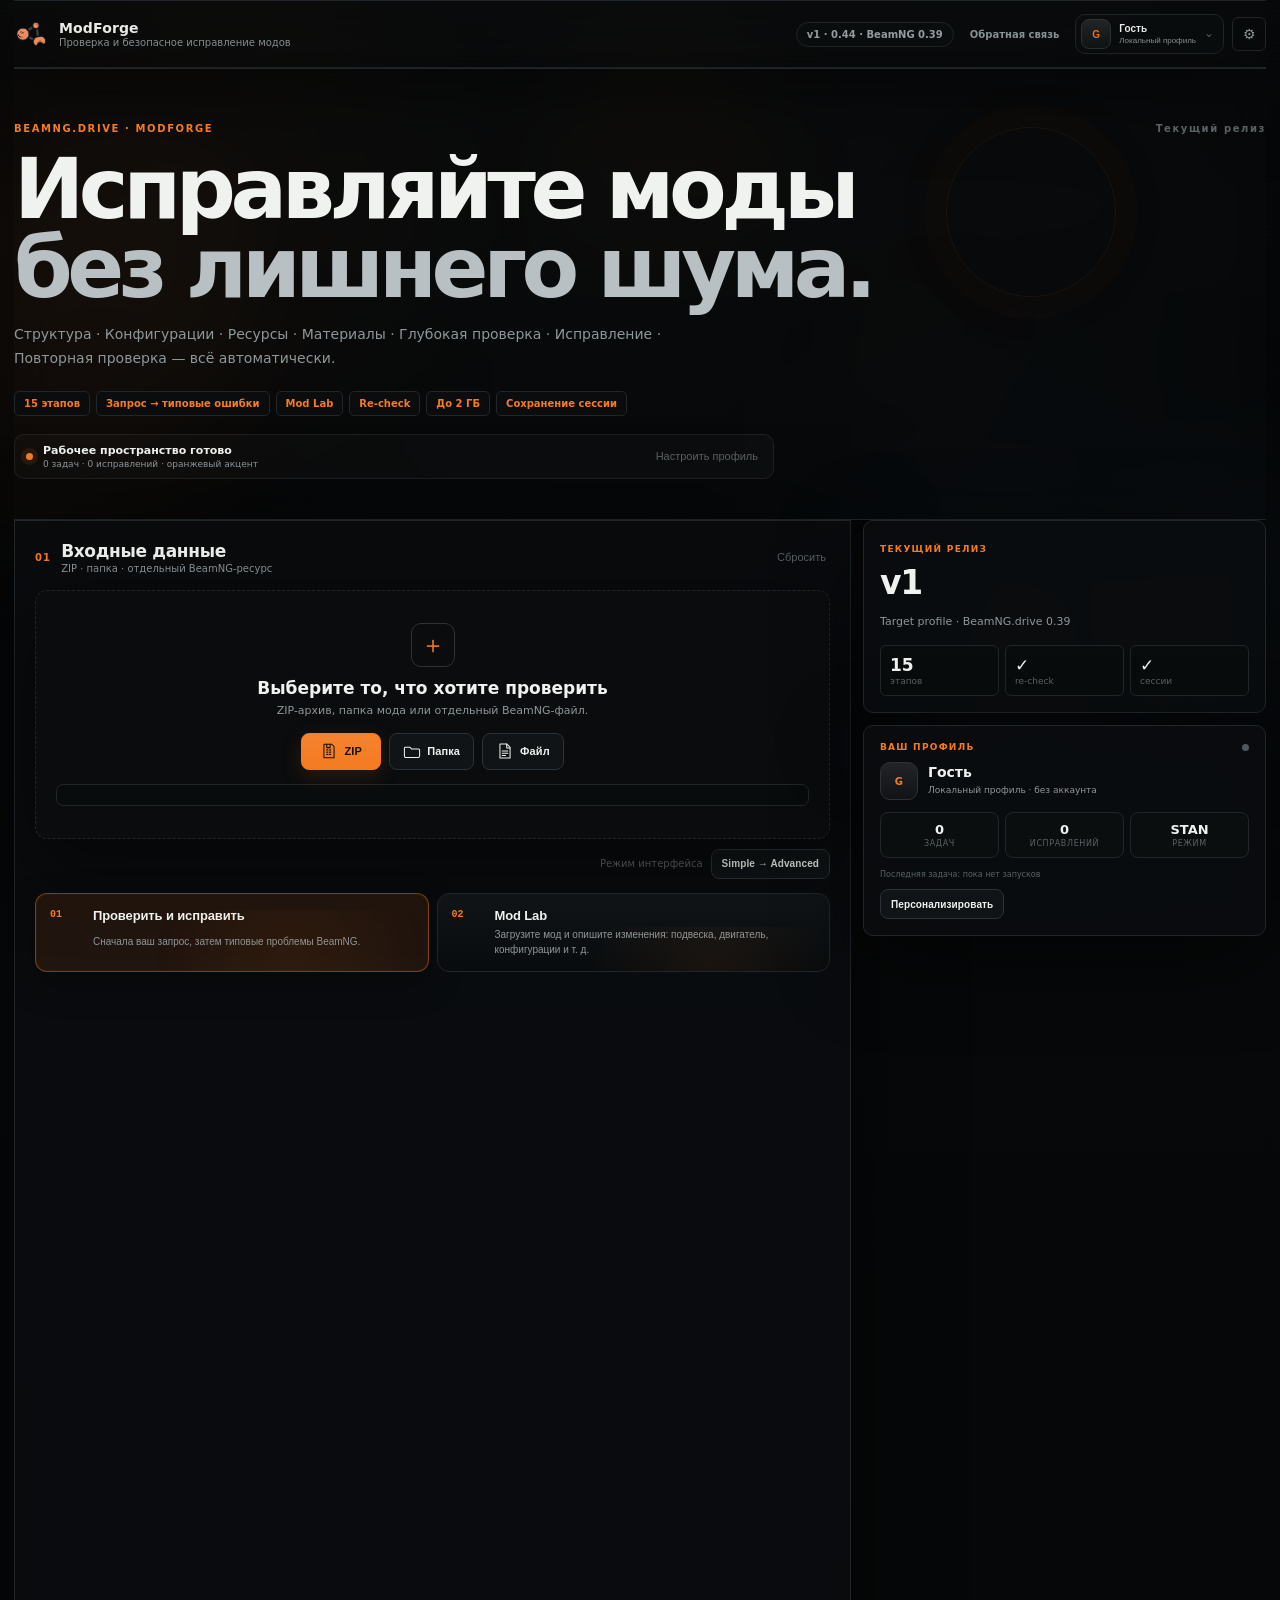
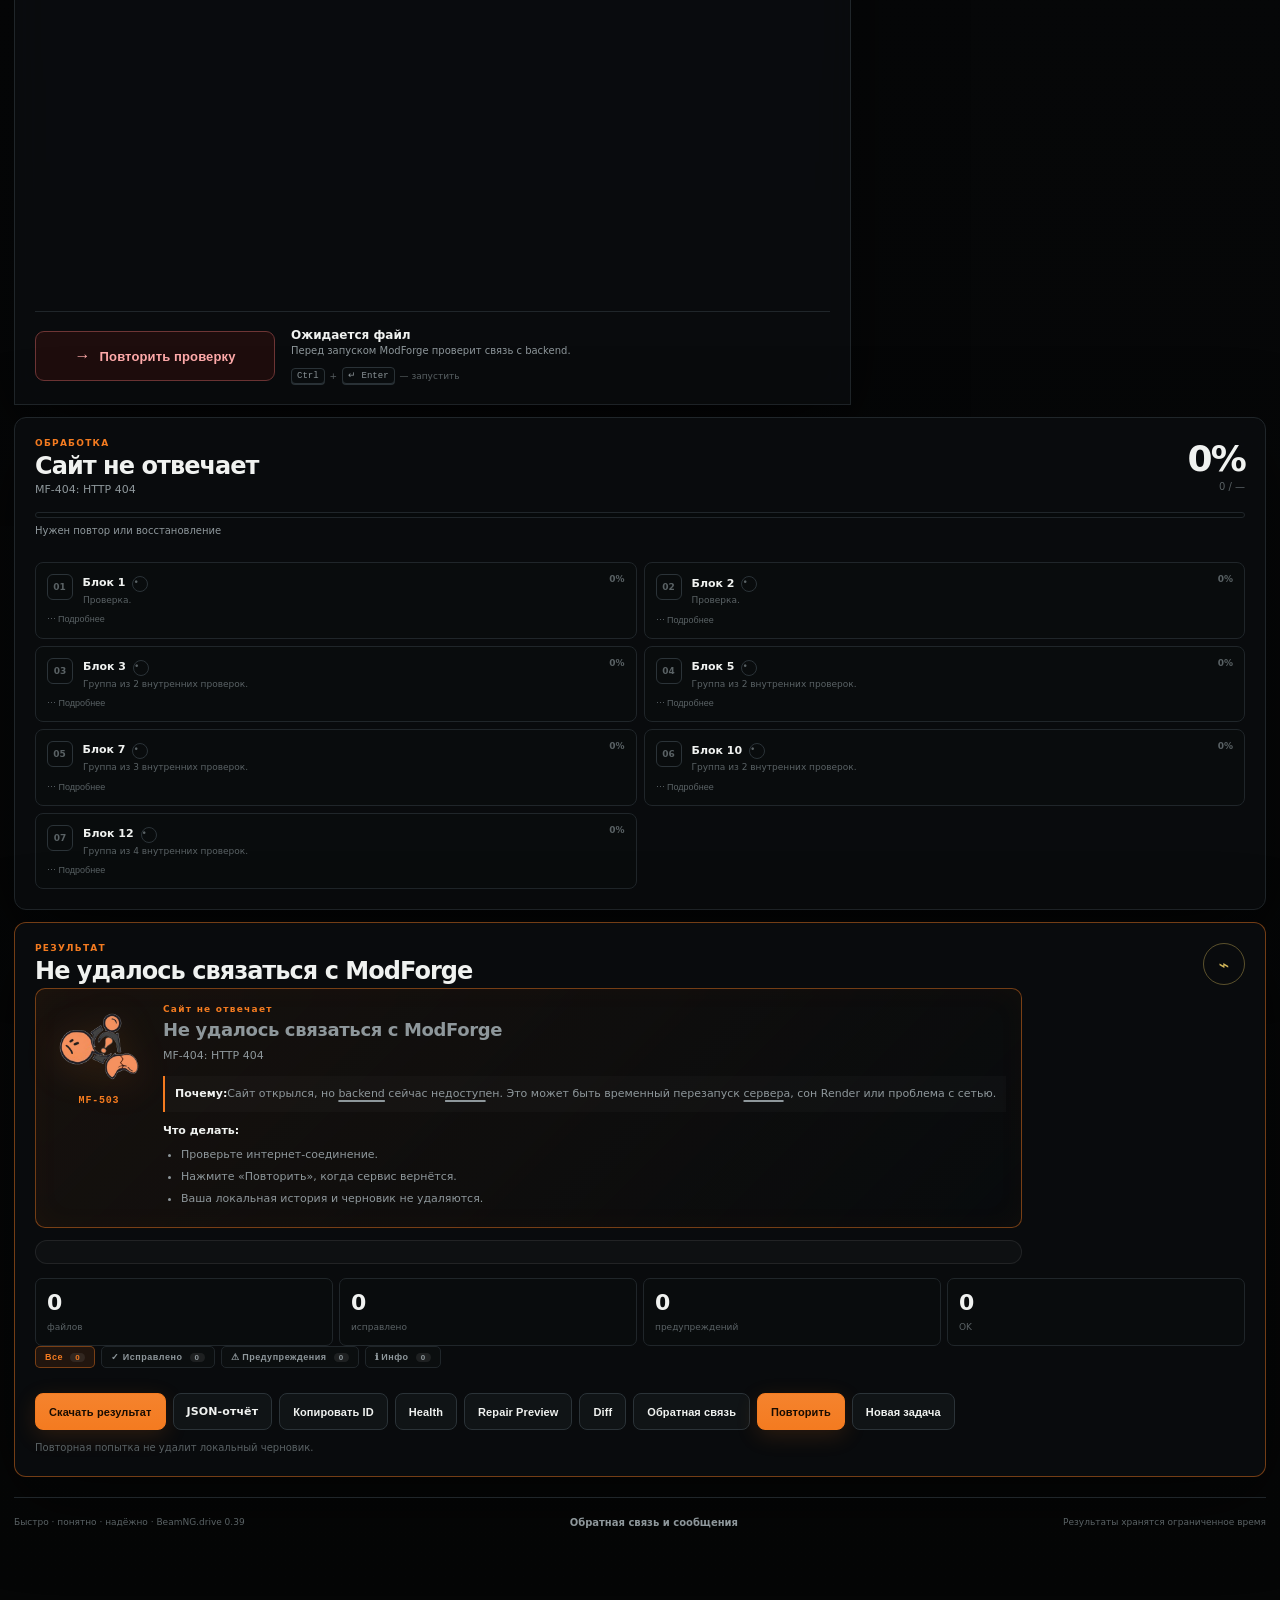
==== commit 06480e84: "Add files via upload" ====
--- a/index.html
+++ b/index.html
@@ -6,9 +6,9 @@
 <meta name="theme-color" content="#060708">
 <meta name="color-scheme" content="dark">
 <link rel="icon" type="image/png" href="/assets/logo.png?v=1">
-<title>ModForge · v1 (0.42) · BeamNG.drive 0.39</title>
+<title>ModForge · v1 (0.44) · BeamNG.drive 0.39</title>
 <link rel="manifest" href="/manifest.json">
-<link rel="stylesheet" href="/assets/styles.css?v=42">
+<link rel="stylesheet" href="/assets/styles.css?v=44">
 </head>
 <body>
 
@@ -81,7 +81,7 @@
     </div>
   </a>
   <div class="top-actions">
-    <span class="release-pill" id="versionBadge">v1 · 0.42 · BeamNG 0.39</span>
+    <span class="release-pill" id="versionBadge">v1 · 0.44 · BeamNG 0.39</span>
     <button class="top-link" id="feedbackTop" type="button">Обратная связь</button>
     <button class="profile-chip" id="profileTop" type="button" aria-label="Профиль" title="Профиль и персонализация">
       <span class="profile-avatar" id="profileAvatar">G</span>
@@ -102,7 +102,7 @@
 <section class="hero panel-line">
   <div class="hero-banner-media" id="heroBannerMedia" aria-hidden="true"><span class="banner-glow"></span></div>
   <div class="eyebrow-row">
-    <span>BEAMNG.DRIVE · MODFORGE</span><span class="target-note">MODFORGE RELEASE 0.42</span>
+    <span>BEAMNG.DRIVE · MODFORGE</span><span class="target-note">Текущий релиз</span>
   </div>
   <h1>Исправляйте моды<br><em>без лишнего шума.</em></h1>
   <p>Структура · Конфигурации · Ресурсы · Материалы · Глубокая проверка · Исправление · Повторная проверка — всё автоматически.</p>
@@ -222,9 +222,9 @@
     <section class="config-box">
       <div class="config-title"><span>04</span><b>Режим исправления</b><small>Глубина</small></div>
       <div class="mode-grid compact" id="repairMode">
-        <button type="button" class="mode-card active" data-mode="standard"><strong>Стандартный</strong><span>Безопасно</span><small>Подтверждённые изменения.</small></button>
-        <button type="button" class="mode-card" data-mode="medium"><strong>Средний</strong><span>Глубже</span><small>Дополнительные эвристики.</small></button>
-        <button type="button" class="mode-card" data-mode="aggressive"><strong>Агрессивный</strong><span>Максимум</span><small>Глубокий эвристический ремонт.</small></button>
+        <button type="button" class="mode-card active" data-mode="standard"><strong>Стандартный</strong><span>7 блоков</span><small>Подтверждённые изменения и базовая целостность.</small></button>
+        <button type="button" class="mode-card" data-mode="medium"><strong>Средний</strong><span>11 блоков</span><small>Глубже: связанные ресурсы и типовые проблемы.</small></button>
+        <button type="button" class="mode-card" data-mode="aggressive"><strong>Агрессивный</strong><span>15 блоков</span><small>Самая глубокая проверка и повторная валидация.</small></button>
       </div>
       <button class="mode-info-btn" id="modeInfo" type="button">Чем отличаются режимы</button>
     </section>
@@ -239,19 +239,19 @@
   </div>
 
   <div class="config-box full network-box">
-    <div class="config-title"><span>06</span><b>Сетевой бюджет</b><small>Не зависит от режима ремонта</small></div>
+    <div class="config-title"><span>06</span><b>Скорость обработки и обмена</b><small>Отдельно от глубины Repair</small></div>
     <div class="network-row">
       <div class="network-presets" id="networkPresets">
-        <button class="network-card active" type="button" data-network="standard"><strong>Стандарт</strong><span>2 MB/s</span><small>минимальный расход</small></button>
-        <button class="network-card" type="button" data-network="balanced"><strong>Быстрее</strong><span>5 MB/s</span><small>баланс</small></button>
-        <button class="network-card" type="button" data-network="aggressive"><strong>Агрессивный</strong><span>20 MB/s</span><small>максимум скорости</small></button>
+        <button class="network-card active" type="button" data-network="standard"><strong>Стандарт</strong><span>Обычная</span><small>баланс скорости и нагрузки</small></button>
+        <button class="network-card" type="button" data-network="balanced"><strong>Быстрее</strong><span>Приоритет скорости</span><small>больше параллельной обработки</small></button>
+        <button class="network-card" type="button" data-network="aggressive"><strong>Агрессивно быстрее</strong><span>Максимум</span><small>предел текущего хостинга</small></button>
       </div>
       <div class="network-meter">
-        <div><span>Лимит</span><strong id="networkLimitLabel">2 MB/s</strong></div>
-        <div><span>Текущий расход</span><strong id="networkUsageLabel">—</strong></div>
-      </div>
-    </div>
-    <p class="micro">Профиль задаёт допустимый сетевой расход для передачи файла и фоновых запросов. Более высокий лимит не меняет глубину ремонта — только позволяет передавать и обновлять данные быстрее при достаточной скорости вашего соединения.</p>
+        <div><span>Профиль</span><strong id="networkLimitLabel">Обычная</strong></div>
+        <div><span>Интенсивность</span><strong id="networkUsageLabel">обычная</strong></div>
+      </div>
+    </div>
+    <p class="micro">Профиль не обещает фиксированную скорость в MB/s. Он говорит backend: «обрабатывай этот запрос настолько быстро, насколько сейчас позволяет бесплатный хостинг». Чем выше профиль, тем больше параллельной обработки и фонового обмена. При крупных файлах <b>50% рабочего бюджета резервируется для крупного потока</b>, а остальное — для обычных проверок; более быстрый режим может заметно увеличить сетевую активность устройства.</p>
   </div>
 
   <div class="config-box full settings-line-box">
@@ -342,6 +342,7 @@
     <span id="progressState">Подготовка…</span>
     <span id="eta">Осталось: —</span>
   </div>
+  <div class="connection-warning" id="connectionWarning" hidden role="status" aria-live="polite"><span class="connection-warning-icon">!</span><div><b>Соединение с backend замедлилось</b><small>Ответ ещё ожидается. Задача не отменена. Если соединение восстановится, текущая проверка продолжится автоматически.</small></div></div>
 
   <!-- Buttons: hidden during preparation, shown during processing -->
   <div class="process-actions" id="processActions">
@@ -391,7 +392,7 @@
 </section>
 
 <footer class="footer">
-  <span>ModForge v1 · site 0.42 · BeamNG.drive 0.39</span>
+  <span>Быстро · понятно · надёжно · BeamNG.drive 0.39</span>
   <button class="footer-link" id="feedbackFooter" type="button">Обратная связь и сообщения</button>
   <span>Результаты хранятся ограниченное время</span>
 </footer>
@@ -422,6 +423,6 @@
 </div>
 
 <script>if("serviceWorker" in navigator){window.addEventListener("load",()=>navigator.serviceWorker.register("/sw.js").catch(()=>{}));}</script>
-<script src="/assets/app.js?v=42-ui" defer></script>
+<script src="/assets/app.js?v=44-ui" defer></script>
 </body>
 </html>
--- a/assets/styles.css
+++ b/assets/styles.css
@@ -35,6 +35,15 @@
 body.modal-open { overflow: hidden; }
 
 /* ─── Animated background ───────────────────────── */
+/* Subtle pointer / touch atmosphere: follows interaction without stealing focus. */
+body::after {
+  content:''; position:fixed; inset:0; z-index:0; pointer-events:none; opacity:var(--pointer-aura,0);
+  background:radial-gradient(circle 190px at var(--pointer-x,50vw) var(--pointer-y,35vh), rgba(244,123,32,.075), transparent 72%);
+  transition:opacity .45s ease; mix-blend-mode:screen;
+}
+body > * { position:relative; z-index:1; }
+#bgCanvas, .ambient, #confettiCanvas, #gameOverlay { z-index:0; }
+
 .bg-canvas {
   position: fixed;
   inset: 0;
@@ -460,6 +469,14 @@
 }
 @keyframes shine { to { transform: translateX(100%); } }
 
+.connection-warning { display:flex; align-items:flex-start; gap:10px; margin-top:11px; padding:10px 12px; border:1px solid rgba(212,184,90,.34); border-radius:9px; background:rgba(212,184,90,.05); color:#d7c374; }
+.connection-warning[hidden] { display:none; }
+.connection-warning-icon { width:18px; height:18px; display:grid; place-items:center; border:1px solid rgba(212,184,90,.6); border-radius:50%; font:900 10px/1 ui-monospace,monospace; flex:none; }
+.connection-warning b { display:block; color:#e5d389; font-size:10px; }
+.connection-warning small { display:block; margin-top:3px; color:#b7ab73; font-size:9px; line-height:1.5; }
+@keyframes warningPulse { 50% { box-shadow:0 0 18px rgba(212,184,90,.08); } }
+.connection-warning:not([hidden]) { animation:warningPulse 2.4s ease-in-out infinite; }
+
 .process-state {
   display: flex; align-items: center; justify-content: space-between;
   font-size: 10px; color: var(--muted); margin-top: 7px;
@@ -498,6 +515,19 @@
 .stage.active .stage-number { background: rgba(244,123,32,.1); border-color: rgba(244,123,32,.3); color: var(--orange); animation: stagePulse 1.5s infinite; }
 @keyframes stagePulse { 50% { box-shadow: 0 0 10px rgba(244,123,32,.3); } }
 .stage-main b { font-size: 11px; }
+.stage-title-row { display:flex; align-items:center; gap:7px; min-width:0; }
+.stage-title-row b { min-width:0; overflow:hidden; text-overflow:ellipsis; white-space:nowrap; }
+.stage-state-icon { width:16px; height:16px; border-radius:50%; display:inline-grid; place-items:center; flex:none; border:1px solid var(--line2); color:var(--dim); font:900 9px/1 ui-monospace,monospace; }
+.stage-state-icon.checking { color:transparent; border-color:rgba(244,123,32,.24); border-top-color:var(--orange); animation:stageSpin .8s linear infinite; }
+.stage-state-icon.done { color:var(--green); border-color:rgba(92,200,138,.34); background:rgba(92,200,138,.05); }
+.stage-state-icon.error { color:var(--red); border-color:rgba(232,102,102,.45); background:rgba(232,102,102,.06); }
+@keyframes stageSpin { to { transform:rotate(360deg); } }
+.stage-connection-note { display:none; align-items:flex-start; gap:7px; margin-top:8px; padding:8px 9px; border:1px solid rgba(212,184,90,.32); border-radius:7px; background:rgba(212,184,90,.055); color:#d6bf6d; font-size:9px; line-height:1.5; }
+.stage-connection-note[hidden], .stage:not(.open) .stage-connection-note { display:none; }
+.stage.open .stage-connection-note:not([hidden]) { display:flex; }
+.stage-connection-note > span { width:15px; height:15px; display:grid; place-items:center; border:1px solid rgba(212,184,90,.6); border-radius:50%; font-weight:900; flex:none; }
+.stage-connection-note b { color:#e2ce7d; }
+.stage-connection-note small { display:block; margin-top:1px; color:#b6a96f; }
 .stage-main span { display: block; color: var(--dim); font-size: 9px; line-height: 1.5; margin-top: 2px; }
 .stage-top > strong { font-size: 9px; color: var(--dim); }
 .stage-more { border: 0; background: none; padding: 7px 0 0; color: var(--dim); font-size: 9px; cursor: pointer; }
@@ -807,7 +837,7 @@
 .apply-status{display:flex;gap:10px;align-items:center;margin-top:12px;padding:11px 13px;border:1px solid rgba(255,255,255,.08);background:rgba(255,255,255,.025);border-radius:12px;font-size:12px;line-height:1.45}.apply-status b{letter-spacing:.04em}.apply-status span{opacity:.68}.mode-result{display:inline-flex;align-items:center;padding:5px 9px;border-radius:999px;border:1px solid rgba(255,255,255,.08);opacity:.8}.vehicle-detect{transition:transform .28s,opacity .28s}.vehicle-detect:hover{transform:translateY(-2px)}
 
 /* ══════════════════════════════════════════════════
-   v1 (0.42) INTERFACE REFRESH
+   v1 (0.44) INTERFACE REFRESH
 ══════════════════════════════════════════════════ */
 :root {
   --orange: #f47b20;
@@ -911,7 +941,7 @@
   .workflow-tab small { max-width: 90%; }
 }
 
-/* v1 (0.42) refresh */
+/* v1 (0.44) refresh */
 :root { --task-progress: 0; --banner-visibility: 1; }
 body.task-active .brand > img { animation: brandPulse 1.75s ease-in-out infinite; }
 .brand { position: relative; }
@@ -953,7 +983,7 @@
 
 
 /* ══════════════════════════════════════════════════
-   v1 (0.42) / MATERIAL MOTION + STRICT WORKSPACE
+   v1 (0.44) / MATERIAL MOTION + STRICT WORKSPACE
 ══════════════════════════════════════════════════ */
 :root {
   --motion: cubic-bezier(.2,.8,.2,1);
@@ -1068,14 +1098,20 @@
 .profile-last { margin:0 0 10px; color:var(--dim); font-size:8px; white-space:nowrap; overflow:hidden; text-overflow:ellipsis; }
 
 
-/* V1 (0.42) strict workbench tools */
+/* V1 (0.44) strict workbench tools */
 .workspace-mode{display:flex;align-items:center;justify-content:flex-end;gap:8px;margin-top:10px}
 .workspace-mode .micro{margin:0}.advanced-tools{margin-top:12px;padding:14px;border:1px solid var(--line);border-radius:10px;background:rgba(9,11,13,.82)}
 .tool-grid{display:grid;grid-template-columns:repeat(2,minmax(0,1fr));gap:8px;margin-top:10px}.tool-card{border:1px solid var(--line);background:#090c0d;border-radius:8px;padding:12px;display:grid;gap:7px}.tool-card>b{font-size:10px;letter-spacing:.12em;color:#cbd1d3}.tool-card>small{font-size:10px;color:var(--muted);line-height:1.5}.tool-card textarea{min-height:68px}.tool-card input[type=file]{width:100%;font-size:10px;color:var(--muted);background:#0b0d0e;border:1px solid var(--line2);border-radius:6px;padding:6px}.tool-row{display:grid;grid-template-columns:1fr 1fr;gap:6px}
 .health-grid{display:grid;grid-template-columns:repeat(7,minmax(0,1fr));gap:6px;margin-top:12px}.health-cell{border:1px solid var(--line);background:#090c0d;padding:8px;border-radius:6px}.health-cell b{display:block;font-size:9px;letter-spacing:.06em}.health-cell span{display:block;margin-top:5px;font-size:10px;color:var(--muted)}.health-pass{border-color:rgba(92,200,138,.28)}.health-review{border-color:rgba(212,184,90,.3)}.health-fail{border-color:rgba(232,102,102,.34)}
+.current-files-box { max-height:52vh; overflow:auto; padding:6px; display:grid; align-content:start; gap:2px; }
+.current-file-row { display:grid; grid-template-columns:24px minmax(0,1fr); gap:8px; align-items:start; padding:7px 8px; border-bottom:1px solid rgba(255,255,255,.04); }
+.current-file-row > span { color:var(--dim); font:700 9px/1.5 ui-monospace,monospace; }
+.current-file-row code { min-width:0; color:#cbd2d5; font:10px/1.45 ui-monospace,SFMono-Regular,Menlo,monospace; overflow-wrap:anywhere; }
+.files-empty,.files-more { padding:12px; color:var(--muted); font-size:10px; line-height:1.5; }
+
 .data-table{max-height:55vh;overflow:auto;border:1px solid var(--line);border-radius:8px;background:#080a0b}.data-table pre{margin:0;padding:12px;color:#bfc6c9;font:10px/1.55 ui-monospace,SFMono-Regular,Menlo,monospace;white-space:pre-wrap;word-break:break-word}.severity-CRITICAL{color:#ff9f9f}.severity-ERROR{color:#f5b0a0}.severity-WARNING{color:#e0cf88}.severity-INFO{color:#9fa8ab}.confidence-SAFE{color:#9adab1}.confidence-PROBABLE{color:#c7d2d6}.confidence-HEURISTIC{color:#d9bf8a}.confidence-MANUAL_REVIEW{color:#e7a8a8}
 @media(max-width:900px){.health-grid{grid-template-columns:repeat(2,minmax(0,1fr))}.tool-grid{grid-template-columns:1fr}.tool-row{grid-template-columns:1fr}.workspace-mode{justify-content:space-between}}
-@media(prefers-reduced-motion:reduce){.ambient span,.brand-task-dot.active,.start-spinner{animation:none!important}.btn,.dropzone{transition:none!important}}
+@media(prefers-reduced-motion:reduce){.ambient span,.brand-task-dot.active,.start-spinner,.stage-state-icon.checking{animation:none!important}.btn,.dropzone{transition:none!important}body::after{display:none!important}}
 
 /* ══════════════════════════════════════════════════
    UI ENHANCEMENTS — issue filters, kbd hints, confetti,
@@ -1296,7 +1332,7 @@
 
 
 /* ══════════════════════════════════════════════════
-   0.42 VISUAL ERROR + SESSION HISTORY LAYER
+   0.44 VISUAL ERROR + SESSION HISTORY LAYER
 ══════════════════════════════════════════════════ */
 .history-trigger svg { width: 16px; height: 16px; fill: none; stroke: currentColor; stroke-width: 1.7; }
 .history-trigger { position: relative; }
@@ -1337,7 +1373,7 @@
 .diagnostic-error.error { border-color:rgba(232,102,102,.38); background:linear-gradient(135deg,rgba(120,20,20,.12),rgba(8,10,12,.97)); }
 .diagnostic-error.critical { border-color:rgba(255,55,55,.72); background:linear-gradient(135deg,rgba(130,0,0,.35),rgba(10,8,9,.98)); box-shadow:0 0 0 1px rgba(255,55,55,.09),0 18px 60px rgba(120,0,0,.16); }
 .diagnostic-mark { display:grid; justify-items:center; gap:7px; }
-.diagnostic-mark img { width:84px; height:84px; object-fit:contain; border-radius:12px; background:#060708; }
+.diagnostic-mark img { width:84px; height:84px; object-fit:contain; border-radius:12px; background:transparent; display:block; filter:drop-shadow(0 7px 18px rgba(244,123,32,.16)); }
 .diagnostic-mark span { font:900 10px ui-monospace,monospace; color:var(--red); letter-spacing:.08em; }
 .diagnostic-error.offline .diagnostic-mark span { color:var(--orange); }
 .diagnostic-copy h3 { margin:5px 0 7px; font-size:18px; letter-spacing:-.02em; }
@@ -1348,6 +1384,7 @@
 .diagnostic-actions { margin-top:10px; }
 .diagnostic-actions ul { margin:6px 0 0; padding-left:18px; }
 .diagnostic-actions li { margin:4px 0; }
+.diagnostic-error.critical .diagnostic-mark img { filter:drop-shadow(0 8px 22px rgba(255,0,0,.34)); }
 .diagnostic-error.critical .diagnostic-copy h3 { color:#ff6a63; }
 .diagnostic-error.critical .diagnostic-reason { border-left-color:#ff453a; }
 .error-emphasis { text-decoration: underline; text-decoration-thickness: 2px; text-underline-offset:3px; text-decoration-color:currentColor; }
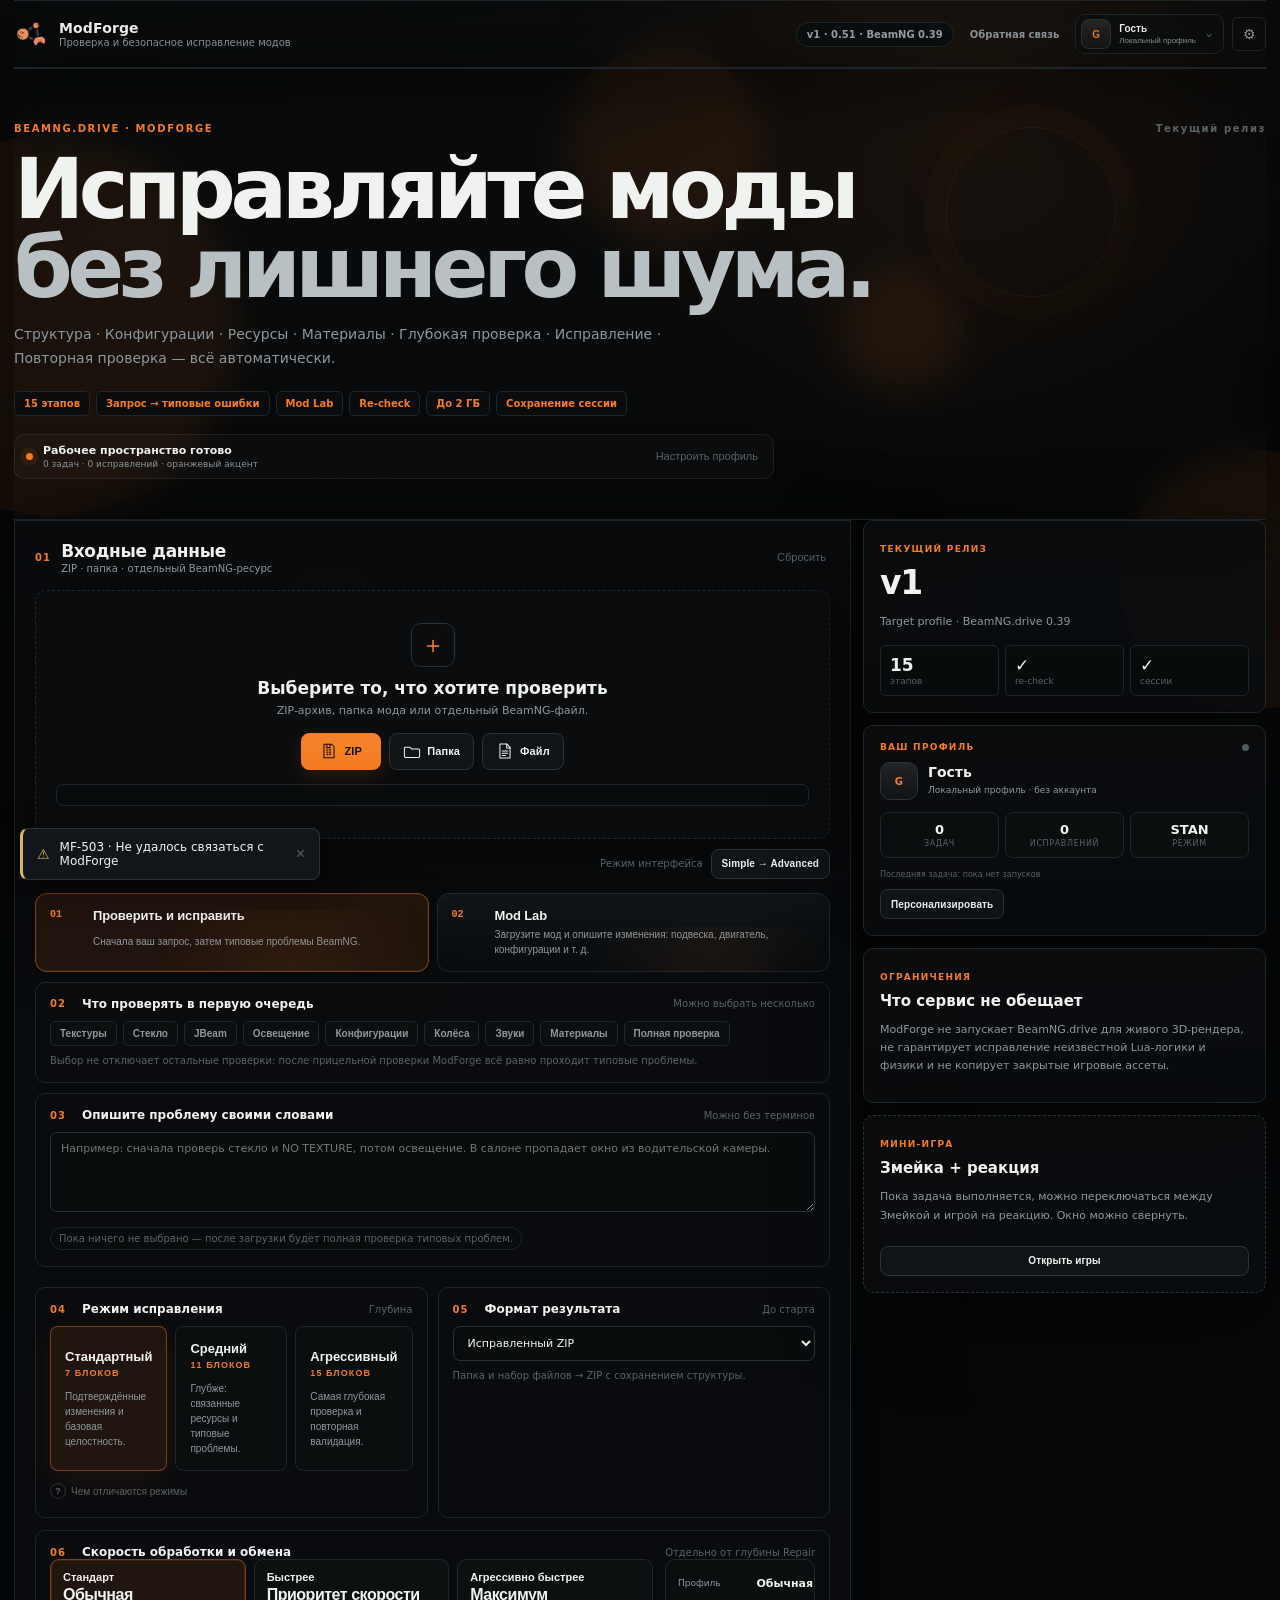
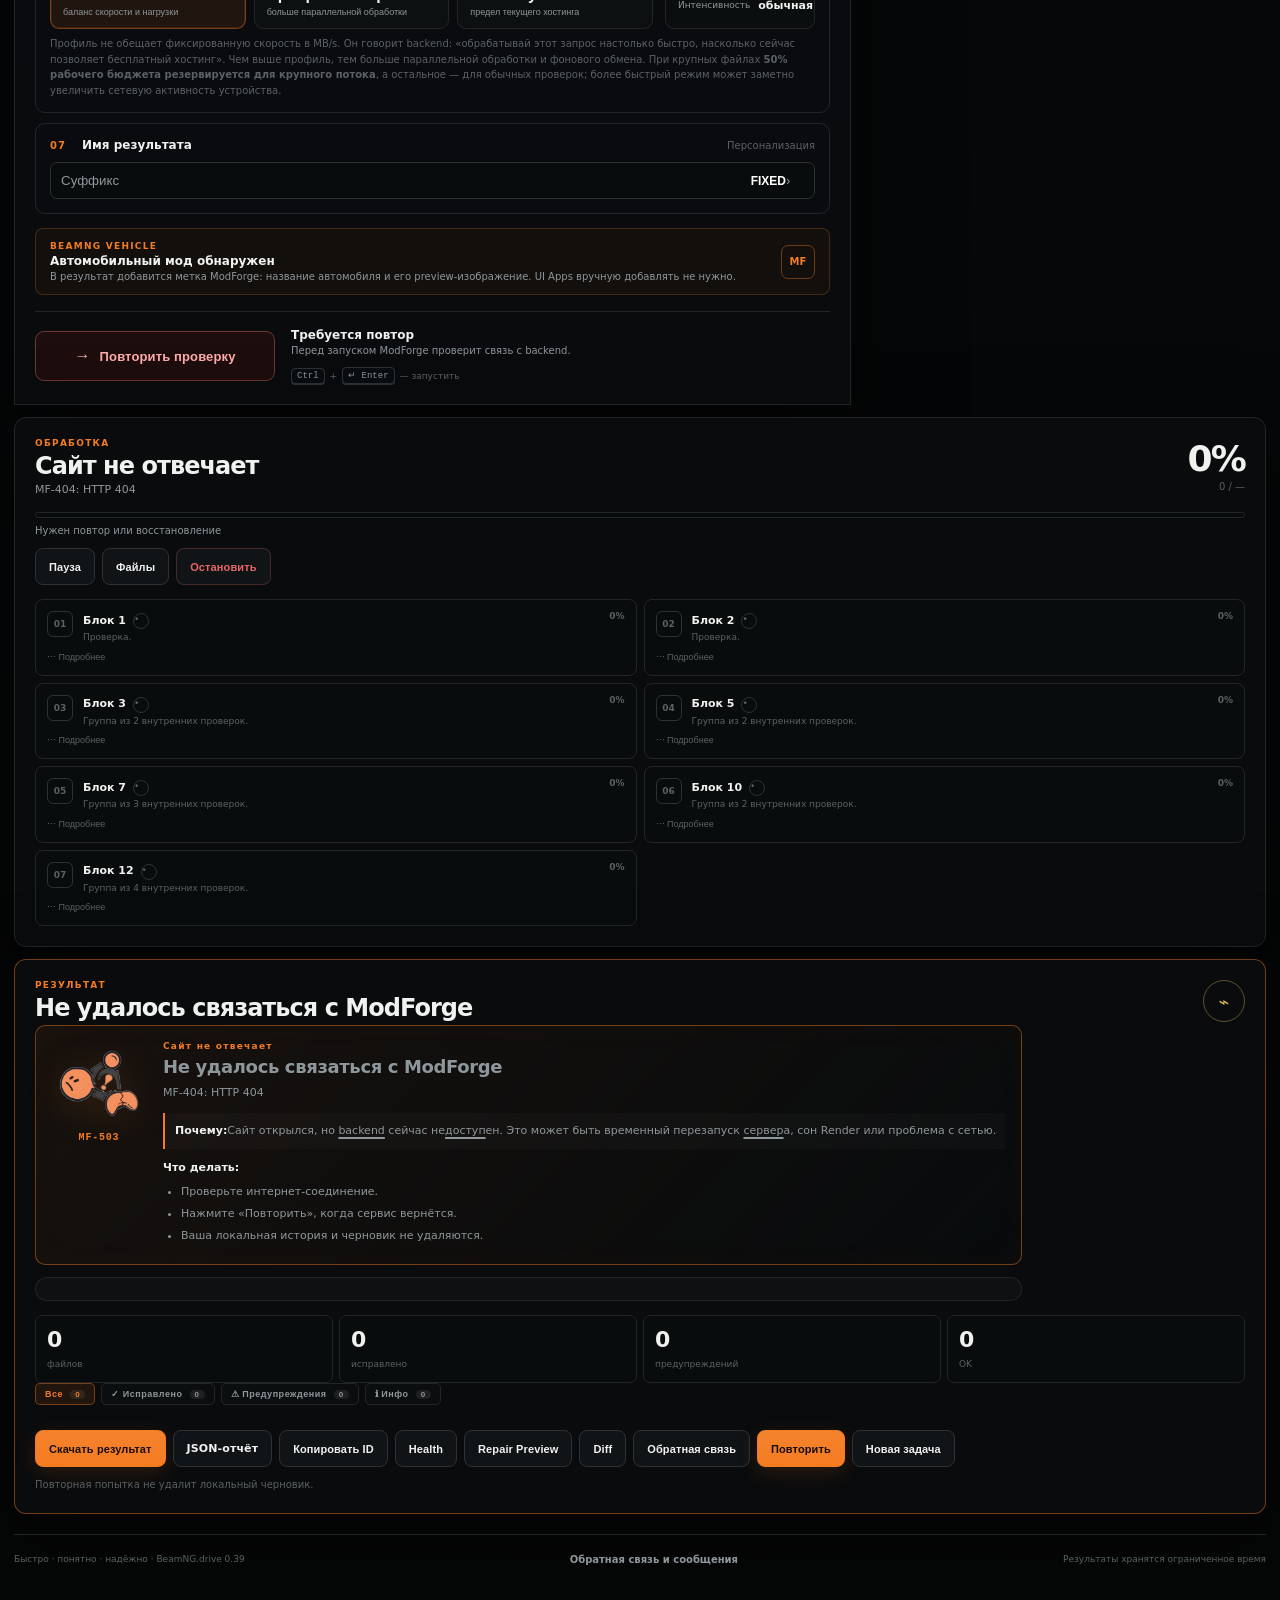
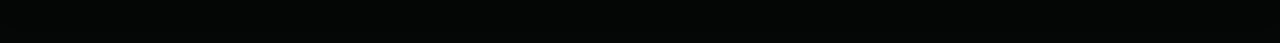
==== commit 908fc7f3: "Add files via upload" ====
--- a/index.html
+++ b/index.html
@@ -3,12 +3,12 @@
 <head>
 <meta charset="utf-8">
 <meta name="viewport" content="width=device-width,initial-scale=1,viewport-fit=cover">
-<meta name="theme-color" content="#060708">
+<meta name="theme-color" content="#060708" id="themeColorMeta">
 <meta name="color-scheme" content="dark">
-<link rel="icon" type="image/png" href="/assets/logo.png?v=1">
-<title>ModForge · v1 (0.44) · BeamNG.drive 0.39</title>
+<link rel="icon" type="image/png" href="/assets/logo.png?v=51">
+<title>ModForge · v1 (0.51) · BeamNG.drive 0.39</title>
 <link rel="manifest" href="/manifest.json">
-<link rel="stylesheet" href="/assets/styles.css?v=44">
+<link rel="stylesheet" href="/assets/styles.css?v=51">
 </head>
 <body>
 
@@ -74,14 +74,14 @@
 <div class="shell">
 <header class="topbar panel-line">
   <a class="brand" href="/" aria-label="ModForge"><span class="brand-task-dot" id="brandTaskDot" aria-hidden="true"></span>
-    <img src="/assets/logo.png?v=1" alt="ModForge">
+    <img src="/assets/logo.png?v=51" alt="ModForge">
     <div>
       <strong id="brandName">ModForge</strong>
       <small id="brandSub">Проверка и безопасное исправление модов</small>
     </div>
   </a>
   <div class="top-actions">
-    <span class="release-pill" id="versionBadge">v1 · 0.44 · BeamNG 0.39</span>
+    <span class="release-pill" id="versionBadge">v1 · 0.51 · BeamNG 0.39</span>
     <button class="top-link" id="feedbackTop" type="button">Обратная связь</button>
     <button class="profile-chip" id="profileTop" type="button" aria-label="Профиль" title="Профиль и персонализация">
       <span class="profile-avatar" id="profileAvatar">G</span>
@@ -423,6 +423,6 @@
 </div>
 
 <script>if("serviceWorker" in navigator){window.addEventListener("load",()=>navigator.serviceWorker.register("/sw.js").catch(()=>{}));}</script>
-<script src="/assets/app.js?v=44-ui" defer></script>
+<script src="/assets/app.js?v=51-ui" defer></script>
 </body>
 </html>
--- a/assets/styles.css
+++ b/assets/styles.css
@@ -837,7 +837,7 @@
 .apply-status{display:flex;gap:10px;align-items:center;margin-top:12px;padding:11px 13px;border:1px solid rgba(255,255,255,.08);background:rgba(255,255,255,.025);border-radius:12px;font-size:12px;line-height:1.45}.apply-status b{letter-spacing:.04em}.apply-status span{opacity:.68}.mode-result{display:inline-flex;align-items:center;padding:5px 9px;border-radius:999px;border:1px solid rgba(255,255,255,.08);opacity:.8}.vehicle-detect{transition:transform .28s,opacity .28s}.vehicle-detect:hover{transform:translateY(-2px)}
 
 /* ══════════════════════════════════════════════════
-   v1 (0.44) INTERFACE REFRESH
+   v1 (0.51) INTERFACE REFRESH
 ══════════════════════════════════════════════════ */
 :root {
   --orange: #f47b20;
@@ -941,7 +941,7 @@
   .workflow-tab small { max-width: 90%; }
 }
 
-/* v1 (0.44) refresh */
+/* v1 (0.51) refresh */
 :root { --task-progress: 0; --banner-visibility: 1; }
 body.task-active .brand > img { animation: brandPulse 1.75s ease-in-out infinite; }
 .brand { position: relative; }
@@ -983,7 +983,7 @@
 
 
 /* ══════════════════════════════════════════════════
-   v1 (0.44) / MATERIAL MOTION + STRICT WORKSPACE
+   v1 (0.51) / MATERIAL MOTION + STRICT WORKSPACE
 ══════════════════════════════════════════════════ */
 :root {
   --motion: cubic-bezier(.2,.8,.2,1);
@@ -1098,7 +1098,7 @@
 .profile-last { margin:0 0 10px; color:var(--dim); font-size:8px; white-space:nowrap; overflow:hidden; text-overflow:ellipsis; }
 
 
-/* V1 (0.44) strict workbench tools */
+/* V1 (0.51) strict workbench tools */
 .workspace-mode{display:flex;align-items:center;justify-content:flex-end;gap:8px;margin-top:10px}
 .workspace-mode .micro{margin:0}.advanced-tools{margin-top:12px;padding:14px;border:1px solid var(--line);border-radius:10px;background:rgba(9,11,13,.82)}
 .tool-grid{display:grid;grid-template-columns:repeat(2,minmax(0,1fr));gap:8px;margin-top:10px}.tool-card{border:1px solid var(--line);background:#090c0d;border-radius:8px;padding:12px;display:grid;gap:7px}.tool-card>b{font-size:10px;letter-spacing:.12em;color:#cbd1d3}.tool-card>small{font-size:10px;color:var(--muted);line-height:1.5}.tool-card textarea{min-height:68px}.tool-card input[type=file]{width:100%;font-size:10px;color:var(--muted);background:#0b0d0e;border:1px solid var(--line2);border-radius:6px;padding:6px}.tool-row{display:grid;grid-template-columns:1fr 1fr;gap:6px}
@@ -1332,7 +1332,7 @@
 
 
 /* ══════════════════════════════════════════════════
-   0.44 VISUAL ERROR + SESSION HISTORY LAYER
+   0.51 VISUAL ERROR + SESSION HISTORY LAYER
 ══════════════════════════════════════════════════ */
 .history-trigger svg { width: 16px; height: 16px; fill: none; stroke: currentColor; stroke-width: 1.7; }
 .history-trigger { position: relative; }
@@ -1426,3 +1426,153 @@
   .shortcut-list > div { grid-template-columns:auto auto auto; }
   .shortcut-list > div span { grid-column:1 / -1; margin:2px 0 0; }
 }
+
+
+/* ══════════════════════════════════════════════════
+   V1 (0.51) FINAL STABILITY + THEME CONTRACT
+   Theme changes are CSS-only and keep the visual accent on all UI text.
+   Expensive blur/animation layers are intentionally bounded for low-end devices.
+══════════════════════════════════════════════════ */
+:root {
+  --accent: #f47b20;
+  --accent-soft: rgba(244,123,32,.10);
+  --accent-line: rgba(244,123,32,.42);
+  --accent-strong: #ff9d45;
+  --text-accent: #f0c4a1;
+  --muted-accent: #b9825e;
+  --dim-accent: #7f6250;
+}
+html[data-accent="blue"] {
+  --accent: #6eaadf;
+  --accent-soft: rgba(110,170,223,.11);
+  --accent-line: rgba(110,170,223,.45);
+  --accent-strong: #9cc9ef;
+  --text: #d9ecff;
+  --muted: #8fb9df;
+  --dim: #6387a6;
+  --orange: #6eaadf;
+  --orange2: #9cc9ef;
+  --orange-dim: rgba(110,170,223,.12);
+  --green: #7fb8e8;
+  --red: #7fb8e8;
+  --yellow: #8fc2ed;
+  --blue: #6eaadf;
+  --text-accent: #b9daf7;
+  --muted-accent: #83aed4;
+  --dim-accent: #5f83a3;
+}
+html[data-accent="mint"] {
+  --accent: #67c7a0;
+  --accent-soft: rgba(103,199,160,.11);
+  --accent-line: rgba(103,199,160,.45);
+  --accent-strong: #9ce2c2;
+  --text: #d8f6e8;
+  --muted: #8dcdb0;
+  --dim: #628f7c;
+  --orange: #67c7a0;
+  --orange2: #9ce2c2;
+  --orange-dim: rgba(103,199,160,.12);
+  --green: #7ed6ad;
+  --red: #7ed6ad;
+  --yellow: #86d4b2;
+  --blue: #67c7a0;
+  --text-accent: #b5ead0;
+  --muted-accent: #83bfa4;
+  --dim-accent: #5b8875;
+}
+
+/* Make the visible interface text inherit the chosen accent family. */
+html[data-accent="blue"] body,
+html[data-accent="mint"] body { color: var(--text); }
+html[data-accent="blue"] .brand,
+html[data-accent="blue"] .brand strong,
+html[data-accent="blue"] h1,
+html[data-accent="blue"] h2,
+html[data-accent="blue"] h3,
+html[data-accent="blue"] h4,
+html[data-accent="blue"] p,
+html[data-accent="blue"] label,
+html[data-accent="blue"] small,
+html[data-accent="blue"] b,
+html[data-accent="blue"] strong,
+html[data-accent="blue"] button,
+html[data-accent="blue"] a,
+html[data-accent="blue"] input,
+html[data-accent="blue"] textarea,
+html[data-accent="blue"] select,
+html[data-accent="blue"] option,
+html[data-accent="blue"] .micro,
+html[data-accent="blue"] .field-label,
+html[data-accent="blue"] .section-head,
+html[data-accent="blue"] .section-head small,
+html[data-accent="blue"] .result-lead,
+html[data-accent="blue"] .files-empty,
+html[data-accent="blue"] .files-more,
+html[data-accent="blue"] .diagnostic-copy,
+html[data-accent="mint"] .brand,
+html[data-accent="mint"] .brand strong,
+html[data-accent="mint"] h1,
+html[data-accent="mint"] h2,
+html[data-accent="mint"] h3,
+html[data-accent="mint"] h4,
+html[data-accent="mint"] p,
+html[data-accent="mint"] label,
+html[data-accent="mint"] small,
+html[data-accent="mint"] b,
+html[data-accent="mint"] strong,
+html[data-accent="mint"] button,
+html[data-accent="mint"] a,
+html[data-accent="mint"] input,
+html[data-accent="mint"] textarea,
+html[data-accent="mint"] select,
+html[data-accent="mint"] option,
+html[data-accent="mint"] .micro,
+html[data-accent="mint"] .field-label,
+html[data-accent="mint"] .section-head,
+html[data-accent="mint"] .section-head small,
+html[data-accent="mint"] .result-lead,
+html[data-accent="mint"] .files-empty,
+html[data-accent="mint"] .files-more,
+html[data-accent="mint"] .diagnostic-copy { color: var(--text) !important; }
+html[data-accent="blue"] .muted,
+html[data-accent="mint"] .muted,
+html[data-accent="blue"] .subtle,
+html[data-accent="mint"] .subtle { color: var(--muted) !important; }
+html[data-accent="blue"] .btn.primary,
+html[data-accent="mint"] .btn.primary,
+html[data-accent="blue"] .start-button,
+html[data-accent="mint"] .start-button { color: #071016 !important; }
+html[data-accent="blue"] .brand img { filter: hue-rotate(165deg) saturate(1.1); }
+html[data-accent="mint"] .brand img { filter: hue-rotate(108deg) saturate(1.08); }
+html[data-accent="blue"] .mode-card span,
+html[data-accent="mint"] .mode-card span,
+html[data-accent="blue"] .vehicle-detect-mark,
+html[data-accent="mint"] .vehicle-detect-mark,
+html[data-accent="blue"] .severity-CRITICAL,
+html[data-accent="mint"] .severity-CRITICAL,
+html[data-accent="blue"] .severity-ERROR,
+html[data-accent="mint"] .severity-ERROR,
+html[data-accent="blue"] .severity-WARNING,
+html[data-accent="mint"] .severity-WARNING,
+html[data-accent="blue"] .severity-INFO,
+html[data-accent="mint"] .severity-INFO { color: var(--accent) !important; }
+html[data-accent="blue"] .status-dot,
+html[data-accent="mint"] .status-dot,
+html[data-accent="blue"] .hero-personal-dot,
+html[data-accent="mint"] .hero-personal-dot { background: var(--accent); box-shadow: 0 0 0 5px var(--accent-soft); }
+
+/* Remove the most expensive always-on effects. Interaction feedback remains lightweight. */
+.panel, .dropzone, .config-box, .process, .result, .info-card, .ad-slot,
+.advanced-tools, .profile-chip, .modal-card, .history-card {
+  -webkit-backdrop-filter: none !important;
+  backdrop-filter: none !important;
+}
+.ambient span { filter: none !important; animation: none !important; opacity: .08 !important; }
+.ambient .a1,.ambient .a3,.ambient .a5 { background: var(--accent) !important; }
+.ambient .a2,.ambient .a4 { background: var(--accent) !important; }
+body::after { mix-blend-mode: normal !important; transition: opacity .16s linear !important; }
+.bg-canvas { opacity: .08 !important; }
+.top-link,.ghost-icon,.profile-chip,.btn,.custom-line,.chip,.mode-card,.network-card,.workflow-tab,.game-tab,.stage-more,.text-action,
+.stage,.stage-number { transition-duration: .12s !important; }
+.brand-task-dot.active, .banner-glow, .result-done, .done-shine { animation-duration: .55s !important; }
+html.reduced-motion .brand img { filter: none !important; }
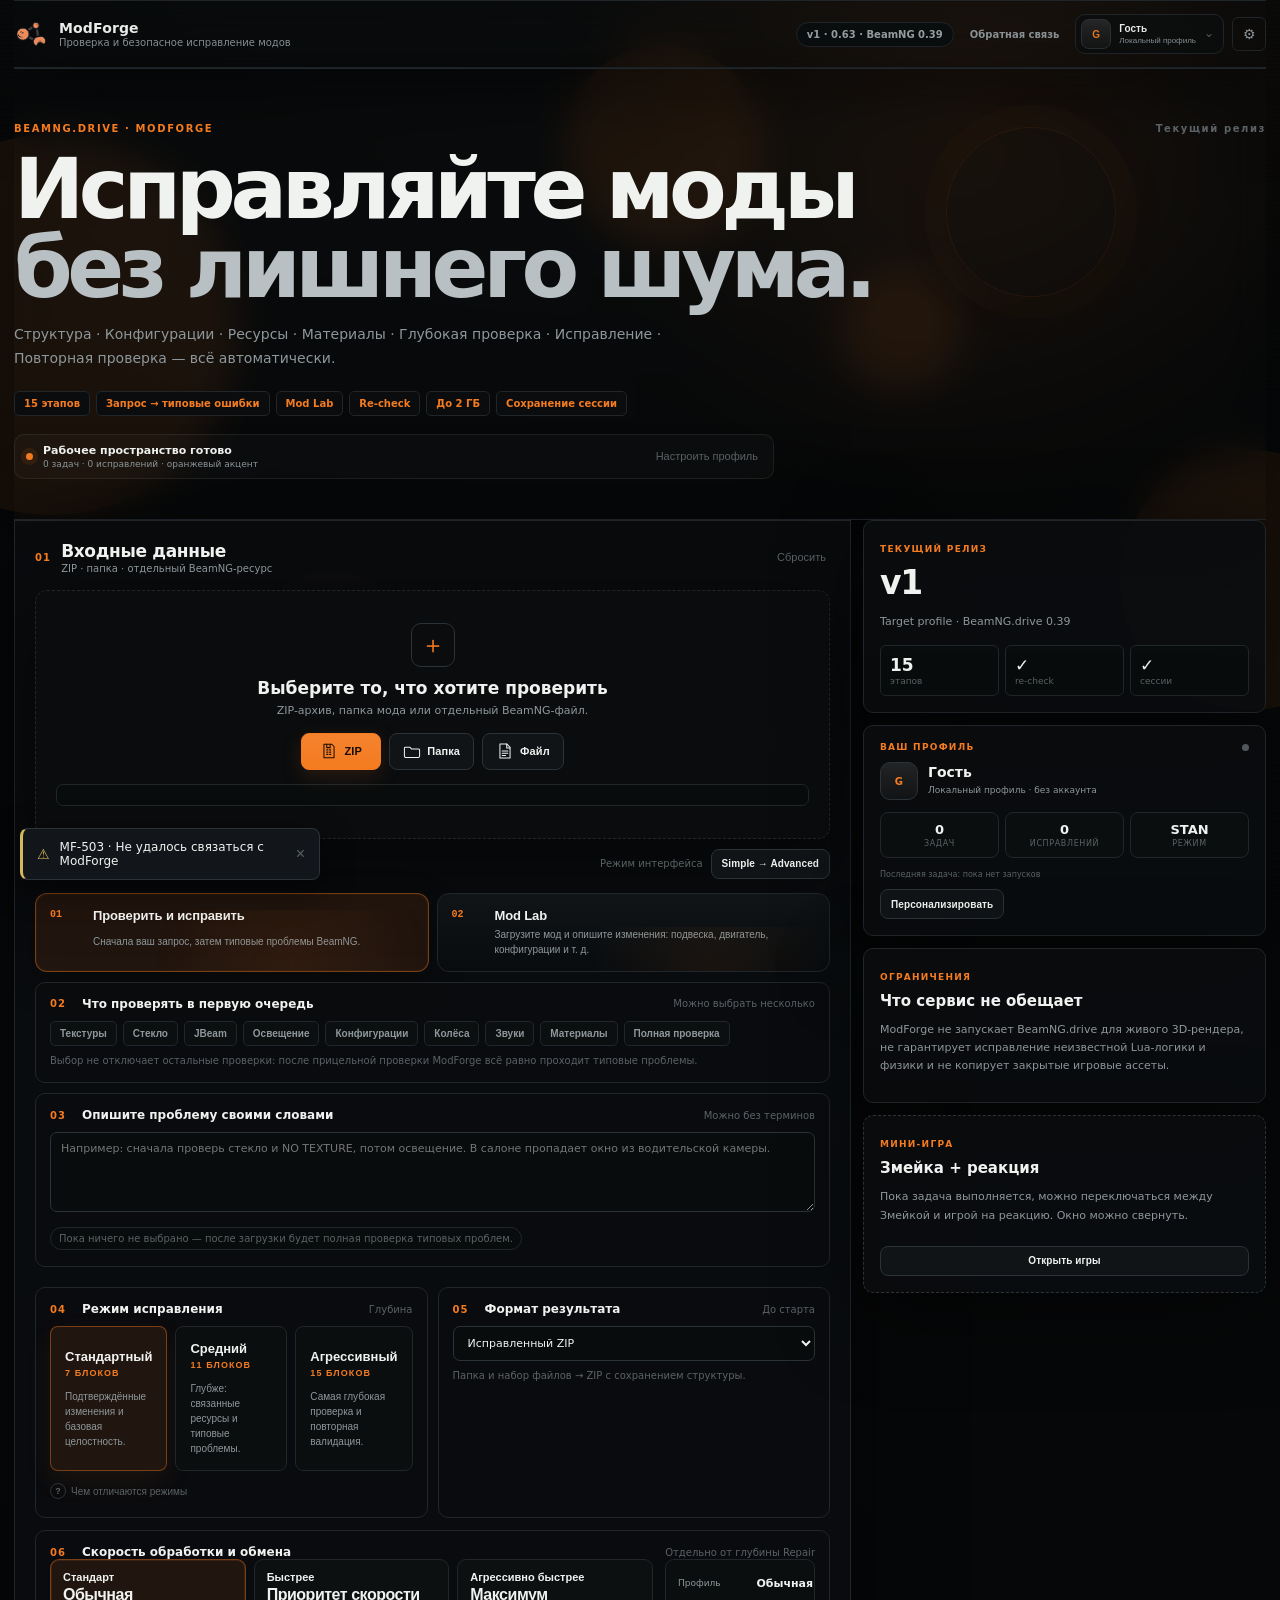
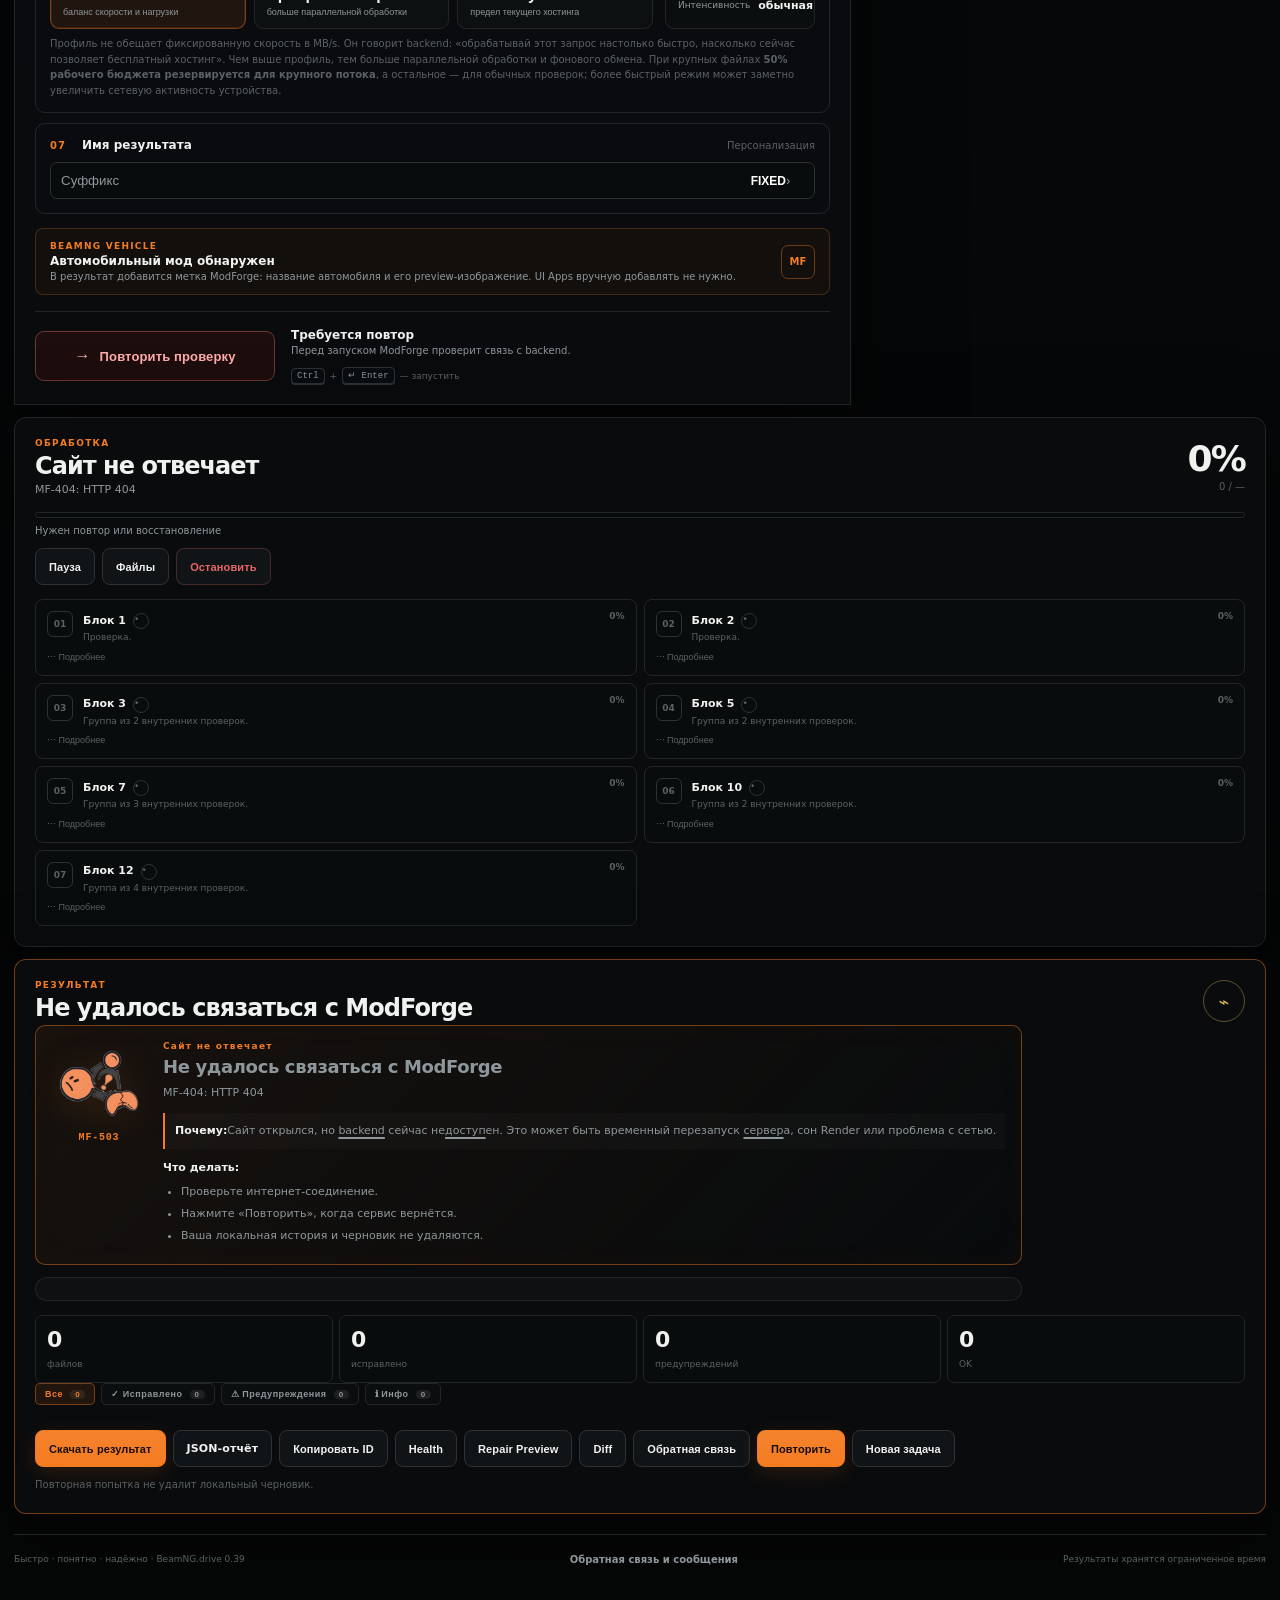
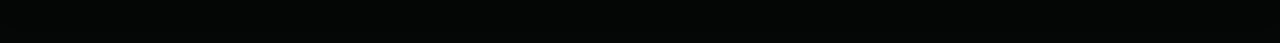
==== commit 5d3b6a31: "Add files via upload" ====
--- a/index.html
+++ b/index.html
@@ -5,10 +5,10 @@
 <meta name="viewport" content="width=device-width,initial-scale=1,viewport-fit=cover">
 <meta name="theme-color" content="#060708" id="themeColorMeta">
 <meta name="color-scheme" content="dark">
-<link rel="icon" type="image/png" href="/assets/logo.png?v=51">
-<title>ModForge · v1 (0.51) · BeamNG.drive 0.39</title>
+<link rel="icon" type="image/png" href="/assets/logo.png?v=53">
+<title>ModForge · v1 (0.63) · BeamNG.drive 0.39</title>
 <link rel="manifest" href="/manifest.json">
-<link rel="stylesheet" href="/assets/styles.css?v=51">
+<link rel="stylesheet" href="/assets/styles.css?v=63">
 </head>
 <body>
 
@@ -74,14 +74,14 @@
 <div class="shell">
 <header class="topbar panel-line">
   <a class="brand" href="/" aria-label="ModForge"><span class="brand-task-dot" id="brandTaskDot" aria-hidden="true"></span>
-    <img src="/assets/logo.png?v=51" alt="ModForge">
+    <img src="/assets/logo.png?v=53" alt="ModForge">
     <div>
       <strong id="brandName">ModForge</strong>
       <small id="brandSub">Проверка и безопасное исправление модов</small>
     </div>
   </a>
   <div class="top-actions">
-    <span class="release-pill" id="versionBadge">v1 · 0.51 · BeamNG 0.39</span>
+    <span class="release-pill" id="versionBadge">v1 · 0.63 · BeamNG 0.39</span>
     <button class="top-link" id="feedbackTop" type="button">Обратная связь</button>
     <button class="profile-chip" id="profileTop" type="button" aria-label="Профиль" title="Профиль и персонализация">
       <span class="profile-avatar" id="profileAvatar">G</span>
@@ -423,6 +423,6 @@
 </div>
 
 <script>if("serviceWorker" in navigator){window.addEventListener("load",()=>navigator.serviceWorker.register("/sw.js").catch(()=>{}));}</script>
-<script src="/assets/app.js?v=51-ui" defer></script>
+<script src="/assets/app.js?v=63-ui" defer></script>
 </body>
 </html>
--- a/assets/styles.css
+++ b/assets/styles.css
@@ -837,7 +837,7 @@
 .apply-status{display:flex;gap:10px;align-items:center;margin-top:12px;padding:11px 13px;border:1px solid rgba(255,255,255,.08);background:rgba(255,255,255,.025);border-radius:12px;font-size:12px;line-height:1.45}.apply-status b{letter-spacing:.04em}.apply-status span{opacity:.68}.mode-result{display:inline-flex;align-items:center;padding:5px 9px;border-radius:999px;border:1px solid rgba(255,255,255,.08);opacity:.8}.vehicle-detect{transition:transform .28s,opacity .28s}.vehicle-detect:hover{transform:translateY(-2px)}
 
 /* ══════════════════════════════════════════════════
-   v1 (0.51) INTERFACE REFRESH
+   v1 (0.52) INTERFACE REFRESH
 ══════════════════════════════════════════════════ */
 :root {
   --orange: #f47b20;
@@ -941,7 +941,7 @@
   .workflow-tab small { max-width: 90%; }
 }
 
-/* v1 (0.51) refresh */
+/* v1 (0.52) refresh */
 :root { --task-progress: 0; --banner-visibility: 1; }
 body.task-active .brand > img { animation: brandPulse 1.75s ease-in-out infinite; }
 .brand { position: relative; }
@@ -983,7 +983,7 @@
 
 
 /* ══════════════════════════════════════════════════
-   v1 (0.51) / MATERIAL MOTION + STRICT WORKSPACE
+   v1 (0.52) / MATERIAL MOTION + STRICT WORKSPACE
 ══════════════════════════════════════════════════ */
 :root {
   --motion: cubic-bezier(.2,.8,.2,1);
@@ -1098,7 +1098,7 @@
 .profile-last { margin:0 0 10px; color:var(--dim); font-size:8px; white-space:nowrap; overflow:hidden; text-overflow:ellipsis; }
 
 
-/* V1 (0.51) strict workbench tools */
+/* V1 (0.52) strict workbench tools */
 .workspace-mode{display:flex;align-items:center;justify-content:flex-end;gap:8px;margin-top:10px}
 .workspace-mode .micro{margin:0}.advanced-tools{margin-top:12px;padding:14px;border:1px solid var(--line);border-radius:10px;background:rgba(9,11,13,.82)}
 .tool-grid{display:grid;grid-template-columns:repeat(2,minmax(0,1fr));gap:8px;margin-top:10px}.tool-card{border:1px solid var(--line);background:#090c0d;border-radius:8px;padding:12px;display:grid;gap:7px}.tool-card>b{font-size:10px;letter-spacing:.12em;color:#cbd1d3}.tool-card>small{font-size:10px;color:var(--muted);line-height:1.5}.tool-card textarea{min-height:68px}.tool-card input[type=file]{width:100%;font-size:10px;color:var(--muted);background:#0b0d0e;border:1px solid var(--line2);border-radius:6px;padding:6px}.tool-row{display:grid;grid-template-columns:1fr 1fr;gap:6px}
@@ -1293,7 +1293,14 @@
 .issue[data-hidden] { display: none; }
 
 /* ─── Selection metadata menu ────────────────────── */
-.selection { display:flex; align-items:center; gap:12px; justify-content:space-between; }
+.selection { display:grid; gap:9px; }
+.selection-row { display:flex; align-items:center; gap:12px; justify-content:space-between; min-width:0; }
+.usual-settings { display:flex; align-items:center; justify-content:space-between; gap:12px; padding:10px 11px; border:1px solid rgba(244,123,32,.22); background:rgba(244,123,32,.045); border-radius:10px; }
+.usual-settings > div { min-width:0; display:grid; gap:2px; }
+.usual-settings b { font-size:10px; color:var(--text); }
+.usual-settings span { color:var(--muted); font-size:10px; line-height:1.45; overflow:hidden; text-overflow:ellipsis; white-space:nowrap; }
+.usual-settings small { color:var(--dim); font-size:9px; }
+.usual-settings .btn { flex:none; }
 .selection-main { min-width:0; display:grid; gap:3px; }
 .selection-main strong, .selection-main span, .selection-main small { overflow:hidden; text-overflow:ellipsis; white-space:nowrap; }
 .selection-main small { color:var(--dim); font-size:10px; }
@@ -1332,7 +1339,7 @@
 
 
 /* ══════════════════════════════════════════════════
-   0.51 VISUAL ERROR + SESSION HISTORY LAYER
+   0.52 VISUAL ERROR + SESSION HISTORY LAYER
 ══════════════════════════════════════════════════ */
 .history-trigger svg { width: 16px; height: 16px; fill: none; stroke: currentColor; stroke-width: 1.7; }
 .history-trigger { position: relative; }
@@ -1429,7 +1436,7 @@
 
 
 /* ══════════════════════════════════════════════════
-   V1 (0.51) FINAL STABILITY + THEME CONTRACT
+   V1 (0.52) FINAL STABILITY + THEME CONTRACT
    Theme changes are CSS-only and keep the visual accent on all UI text.
    Expensive blur/animation layers are intentionally bounded for low-end devices.
 ══════════════════════════════════════════════════ */
@@ -1576,3 +1583,7 @@
 .stage,.stage-number { transition-duration: .12s !important; }
 .brand-task-dot.active, .banner-glow, .result-done, .done-shine { animation-duration: .55s !important; }
 html.reduced-motion .brand img { filter: none !important; }
+
+/* ─── Usual settings prompt ─────────────────────── */
+.usual-settings[hidden] { display:none; }
+@media (max-width: 560px) { .usual-settings { align-items:flex-start; flex-direction:column; } .usual-settings .btn { width:100%; } }
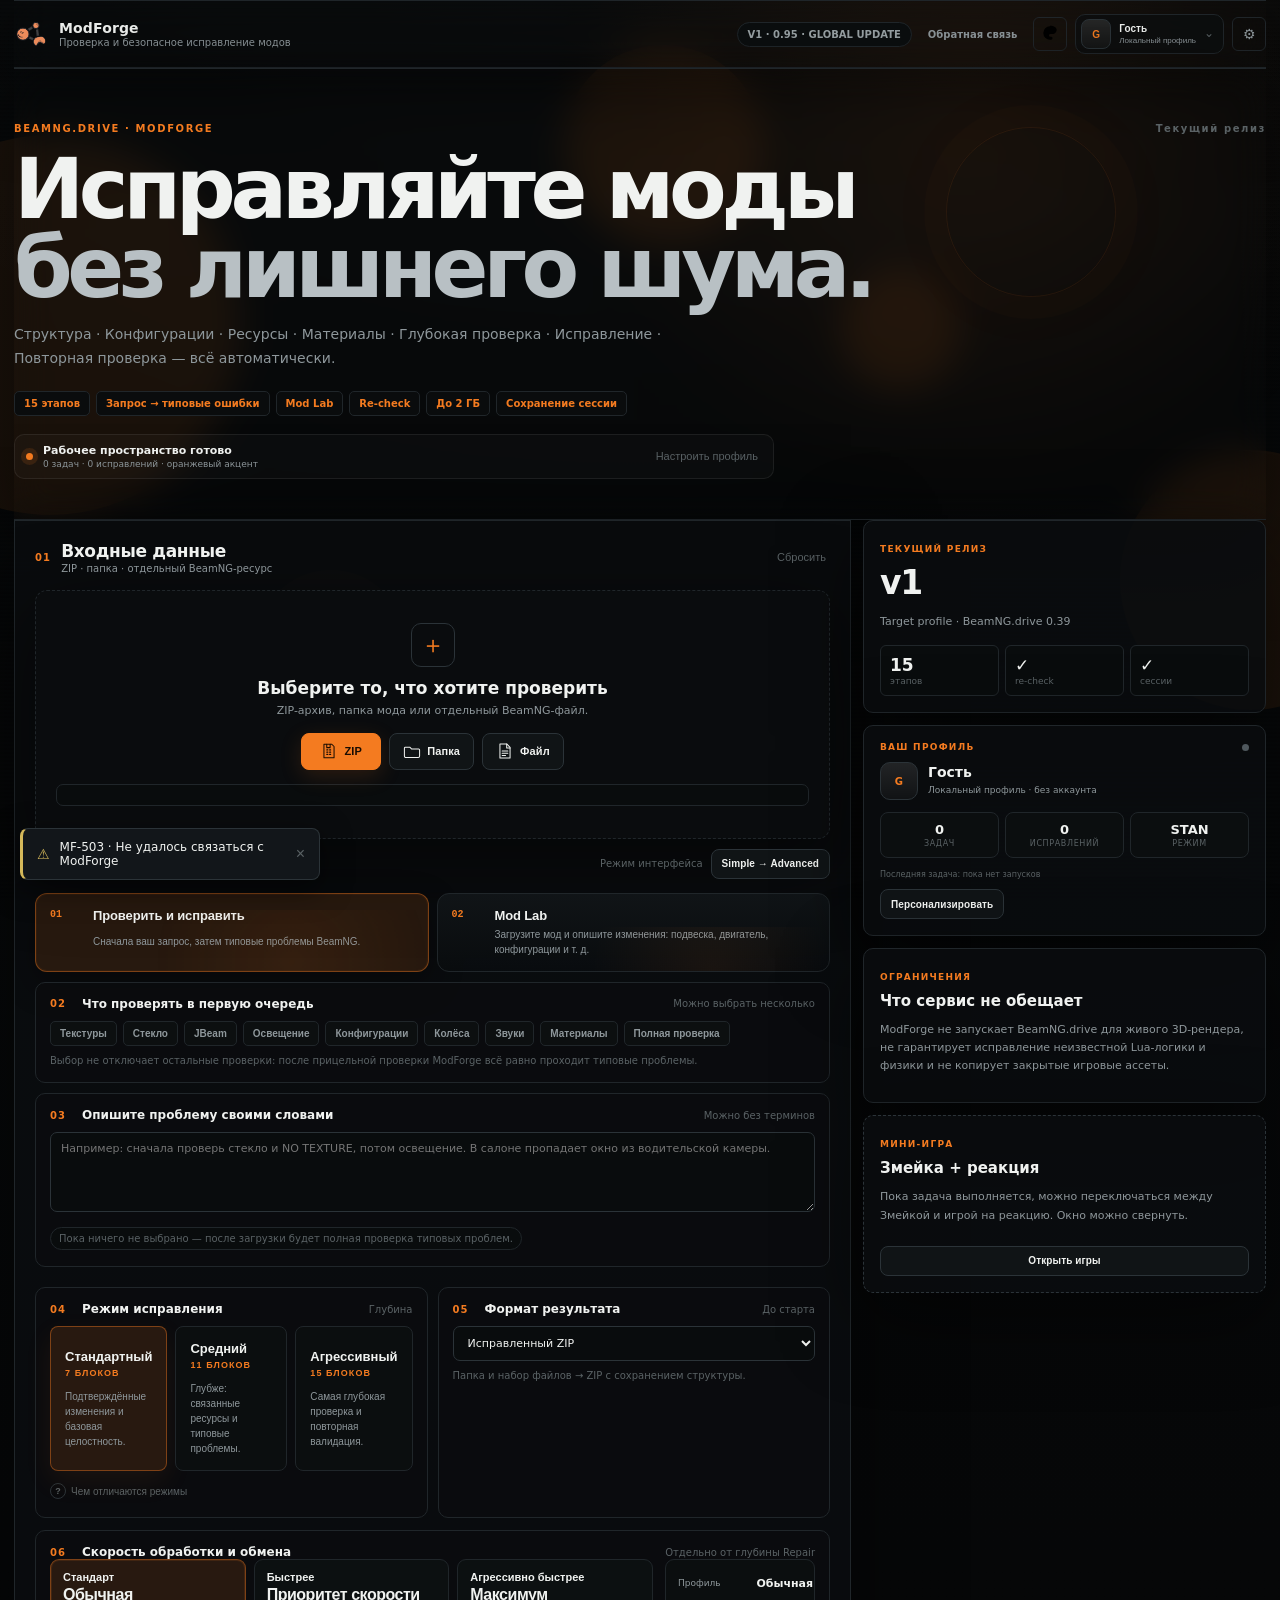
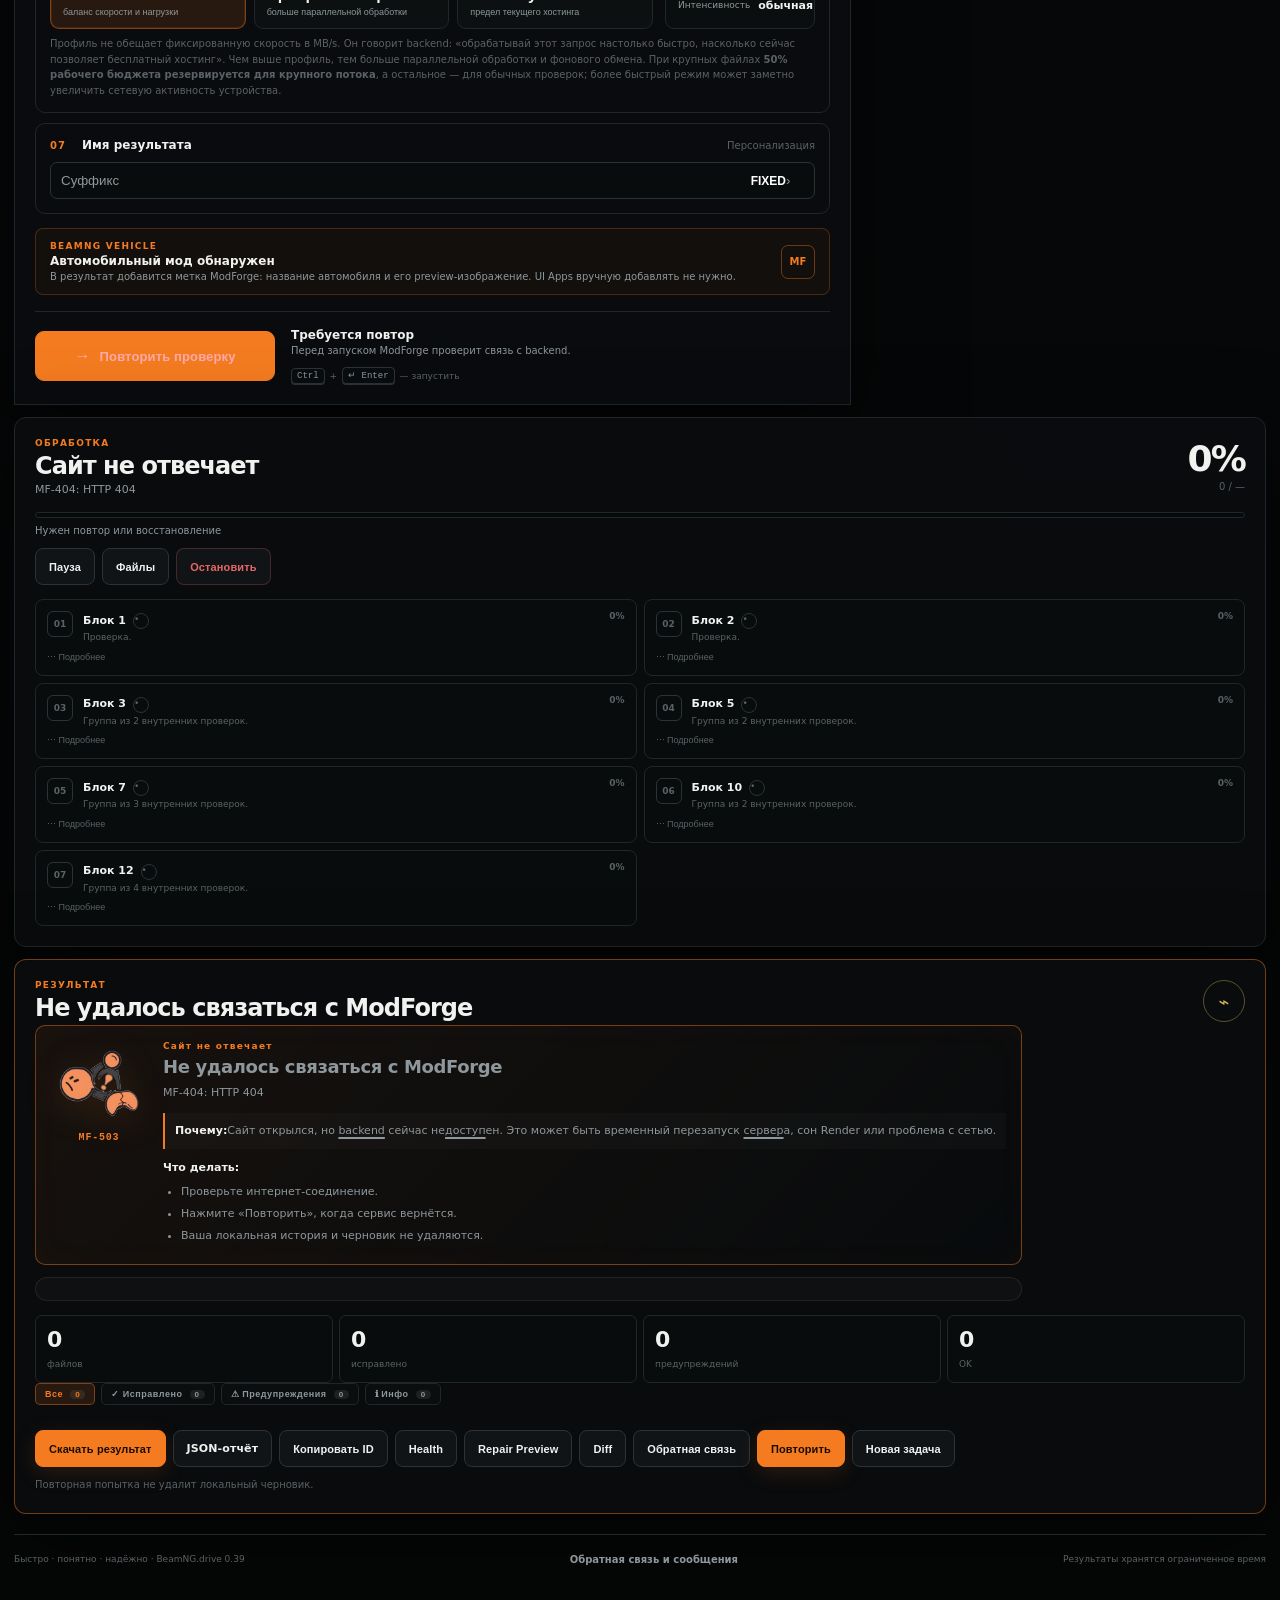
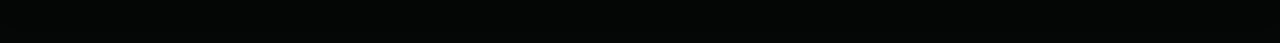
==== commit 4647000a: "Add files via upload" ====
--- a/index.html
+++ b/index.html
@@ -5,10 +5,10 @@
 <meta name="viewport" content="width=device-width,initial-scale=1,viewport-fit=cover">
 <meta name="theme-color" content="#060708" id="themeColorMeta">
 <meta name="color-scheme" content="dark">
-<link rel="icon" type="image/png" href="/assets/logo.png?v=53">
-<title>ModForge · v1 (0.63) · BeamNG.drive 0.39</title>
+<link rel="icon" type="image/png" href="/assets/logo.png?v=95">
+<title>ModForge · V1 (0.95) Global Update · BeamNG.drive 0.39</title>
 <link rel="manifest" href="/manifest.json">
-<link rel="stylesheet" href="/assets/styles.css?v=63">
+<link rel="stylesheet" href="/assets/styles.css?v=95">
 </head>
 <body>
 
@@ -74,15 +74,16 @@
 <div class="shell">
 <header class="topbar panel-line">
   <a class="brand" href="/" aria-label="ModForge"><span class="brand-task-dot" id="brandTaskDot" aria-hidden="true"></span>
-    <img src="/assets/logo.png?v=53" alt="ModForge">
+    <img src="/assets/logo.png?v=95" alt="ModForge">
     <div>
       <strong id="brandName">ModForge</strong>
       <small id="brandSub">Проверка и безопасное исправление модов</small>
     </div>
   </a>
   <div class="top-actions">
-    <span class="release-pill" id="versionBadge">v1 · 0.63 · BeamNG 0.39</span>
+    <span class="release-pill" id="versionBadge">V1 · 0.95 · GLOBAL UPDATE</span>
     <button class="top-link" id="feedbackTop" type="button">Обратная связь</button>
+    <button class="ghost-icon" id="paletteTop" type="button" aria-label="Палитра" title="Палитра"><svg viewBox="0 0 24 24" aria-hidden="true"><path d="M12 4a8 8 0 1 0 0 16h1.3a1.7 1.7 0 0 0 0-3.4h-.8a1.7 1.7 0 0 1 0-3.4H15a5 5 0 0 0 5-5c0-2.8-3.2-4.8-8-4.8Z"/><circle cx="7.5" cy="10" r="1"/><circle cx="10" cy="7.5" r="1"/><circle cx="14" cy="7.2" r="1"/><circle cx="16.5" cy="10" r="1"/></svg></button>
     <button class="profile-chip" id="profileTop" type="button" aria-label="Профиль" title="Профиль и персонализация">
       <span class="profile-avatar" id="profileAvatar">G</span>
       <span class="profile-copy"><b id="profileName">Гость</b><small id="profileState">Локальный профиль</small></span>
@@ -423,6 +424,6 @@
 </div>
 
 <script>if("serviceWorker" in navigator){window.addEventListener("load",()=>navigator.serviceWorker.register("/sw.js").catch(()=>{}));}</script>
-<script src="/assets/app.js?v=63-ui" defer></script>
+<script src="/assets/app.js?v=95-ui" defer></script>
 </body>
 </html>
--- a/assets/styles.css
+++ b/assets/styles.css
@@ -1587,3 +1587,55 @@
 /* ─── Usual settings prompt ─────────────────────── */
 .usual-settings[hidden] { display:none; }
 @media (max-width: 560px) { .usual-settings { align-items:flex-start; flex-direction:column; } .usual-settings .btn { width:100%; } }
+
+
+/* ─── V1 (0.95) Global interface system ────────── */
+:root { --accent: var(--orange); --accent-soft: rgba(244,123,32,.13); --ui-speed: .16s; --ui-ease: cubic-bezier(.2,.7,.2,1); }
+html[data-accent="blue"] { --accent:#7db9ec; --accent-soft:rgba(125,185,236,.15); }
+html[data-accent="mint"] { --accent:#68d1b6; --accent-soft:rgba(104,209,182,.15); }
+html[data-accent="orange"] { --accent:#f47b20; --accent-soft:rgba(244,123,32,.13); }
+html[data-accent="blue"] .btn.primary, html[data-accent="mint"] .btn.primary, html[data-accent="orange"] .btn.primary,
+html[data-accent="blue"] .start-button, html[data-accent="mint"] .start-button, html[data-accent="orange"] .start-button { background:var(--accent)!important; border-color:var(--accent)!important; }
+html[data-accent] .btn.primary:hover, html[data-accent] .start-button:hover { filter:brightness(1.06); }
+html[data-accent] .field:focus, html[data-accent] select:focus, html[data-accent] textarea:focus,
+html[data-accent] .choice-card.active, html[data-accent] .hint-chip.active, html[data-accent] .scope-check:has(input:checked) { border-color:var(--accent)!important; box-shadow:0 0 0 3px var(--accent-soft); }
+html[data-accent] .selection-more:hover, html[data-accent] .selection-scope:hover, html[data-accent] .ghost-icon:hover { color:var(--accent)!important; border-color:var(--accent)!important; }
+html[data-accent] .selection-description { border-left-color:var(--accent)!important; }
+html[data-accent] .scope-check input:checked { accent-color:var(--accent); }
+
+.selection-actions { display:flex; align-items:center; gap:8px; }
+.selection-scope { border:1px solid var(--line2); background:transparent; color:var(--muted); min-height:34px; padding:0 12px; border-radius:7px; font:600 12px/1 inherit; cursor:pointer; transition:all var(--ui-speed) var(--ui-ease); }
+.selection-more { width:34px; height:34px; display:grid; place-items:center; border:1px solid var(--line2); background:transparent; color:var(--muted); border-radius:7px; cursor:pointer; font-size:13px; transition:all var(--ui-speed) var(--ui-ease); }
+.selection-description { margin:10px 14px 0; padding:10px 12px; border-left:2px solid var(--accent); background:rgba(255,255,255,.018); display:flex; flex-direction:column; gap:3px; }
+.selection-description span { color:var(--muted); font-size:12px; line-height:1.5; }
+.asset-subtype-box { margin-top:14px; padding-top:14px; border-top:1px solid var(--line); }
+.scope-grid { display:grid; grid-template-columns:repeat(2,minmax(0,1fr)); gap:8px; }
+.scope-check { display:flex; align-items:flex-start; gap:10px; padding:12px; border:1px solid var(--line); border-radius:8px; background:rgba(255,255,255,.012); cursor:pointer; transition:all var(--ui-speed) var(--ui-ease); }
+.scope-check input { margin-top:3px; }
+.scope-check span { display:flex; flex-direction:column; gap:3px; }
+.scope-check b { font-size:12px; }
+.scope-check small { color:var(--muted); line-height:1.4; }
+.scope-check.exclusion { background:rgba(232,102,102,.025); }
+.scope-files { min-height:120px; font-family:ui-monospace,SFMono-Regular,Menlo,monospace; font-size:12px; }
+.ui-performance-grid { display:grid; grid-template-columns:repeat(5,minmax(0,1fr)); gap:8px; }
+.ui-performance-card { min-height:92px; text-align:left; padding:12px; border:1px solid var(--line); border-radius:8px; background:rgba(255,255,255,.015); color:var(--text); cursor:pointer; display:flex; flex-direction:column; gap:7px; transition:all var(--ui-speed) var(--ui-ease); }
+.ui-performance-card strong { font-size:12px; }
+.ui-performance-card small { color:var(--muted); font-size:11px; line-height:1.45; }
+.ui-performance-card.active { border-color:var(--accent); background:var(--accent-soft); transform:translateY(-1px); }
+.palette-large .accent-option { min-height:96px; }
+html[data-ui-performance="optimization"] { --ui-speed:.05s; }
+html[data-ui-performance="optimization"] .ambient, html[data-ui-performance="optimization"] .bg-canvas, html[data-ui-performance="optimization"] body::after { opacity:0!important; display:none!important; }
+html[data-ui-performance="optimization"] .panel, html[data-ui-performance="optimization"] .dropzone, html[data-ui-performance="optimization"] .config-box, html[data-ui-performance="optimization"] .process, html[data-ui-performance="optimization"] .result, html[data-ui-performance="optimization"] .modal-card, html[data-ui-performance="optimization"] .history-card { box-shadow:none!important; }
+html[data-ui-performance="standard"] { --ui-speed:.13s; }
+html[data-ui-performance="standard"] .ambient span { animation: float 22s ease-in-out infinite !important; }
+html[data-ui-performance="high"] { --ui-speed:.24s; }
+html[data-ui-performance="high"] .btn, html[data-ui-performance="high"] .choice-card, html[data-ui-performance="high"] .mode-card, html[data-ui-performance="high"] .workflow-tab, html[data-ui-performance="high"] .network-card { will-change:transform; }
+html[data-ui-performance="high"] .ambient span { animation: float 13s ease-in-out infinite !important; }
+html[data-ui-performance="ultra"] { --ui-speed:.32s; }
+html[data-ui-performance="ultra"] .ambient span { animation: float 10s ease-in-out infinite !important; }
+html[data-ui-performance="ultra"] .panel, html[data-ui-performance="ultra"] .dropzone, html[data-ui-performance="ultra"] .config-box, html[data-ui-performance="ultra"] .process, html[data-ui-performance="ultra"] .result { box-shadow:0 22px 70px rgba(0,0,0,.34); }
+html.no-animations *, html.no-animations *::before, html.no-animations *::after { animation:none!important; transition:none!important; scroll-behavior:auto!important; }
+html.no-animations .ambient, html.no-animations #bgCanvas, html.no-animations body::after { display:none!important; opacity:0!important; }
+html.no-animations .btn:hover, html.no-animations .choice-card:hover, html.no-animations .scope-check:hover { transform:none!important; }
+@media (max-width:900px){ .ui-performance-grid{grid-template-columns:repeat(2,minmax(0,1fr));}.scope-grid{grid-template-columns:1fr;} }
+@media (max-width:560px){ .ui-performance-grid{grid-template-columns:1fr 1fr;}.selection-actions{gap:5px}.selection-scope{padding:0 9px}.selection-main{min-width:0;} }
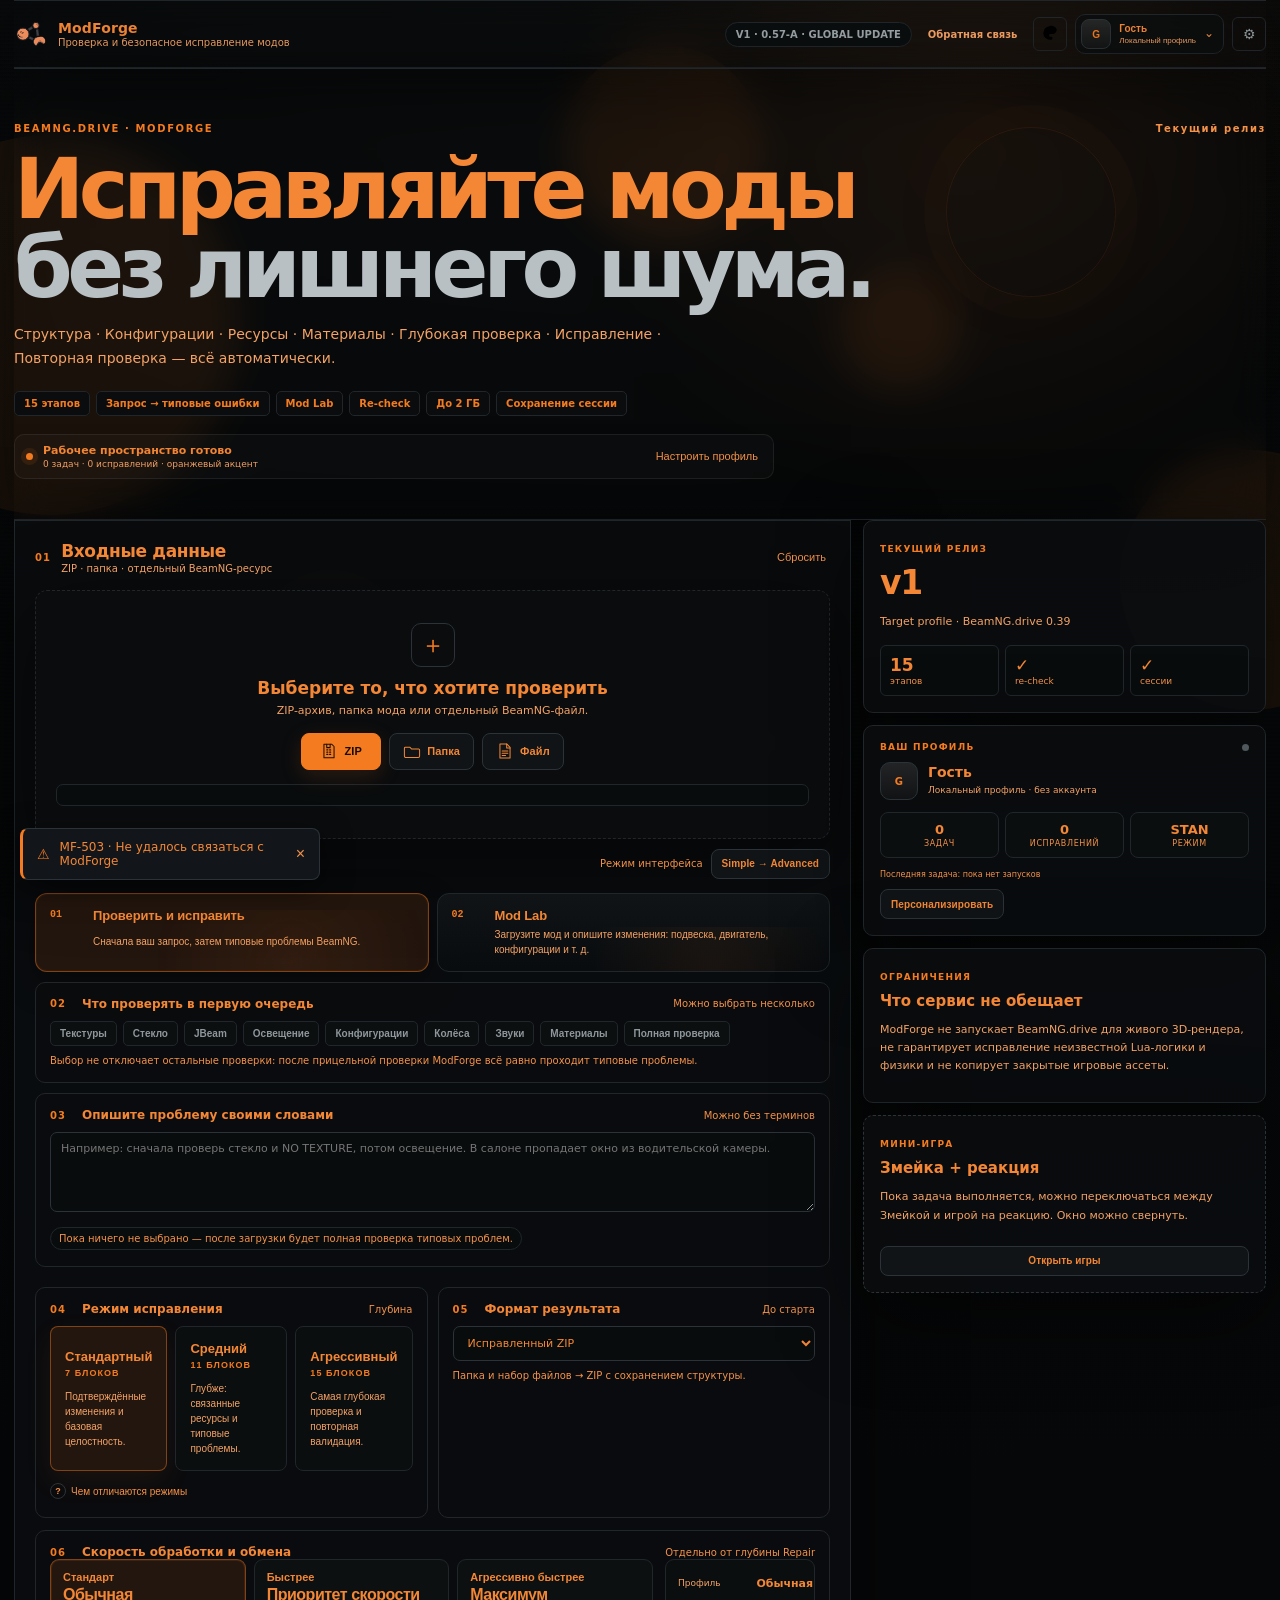
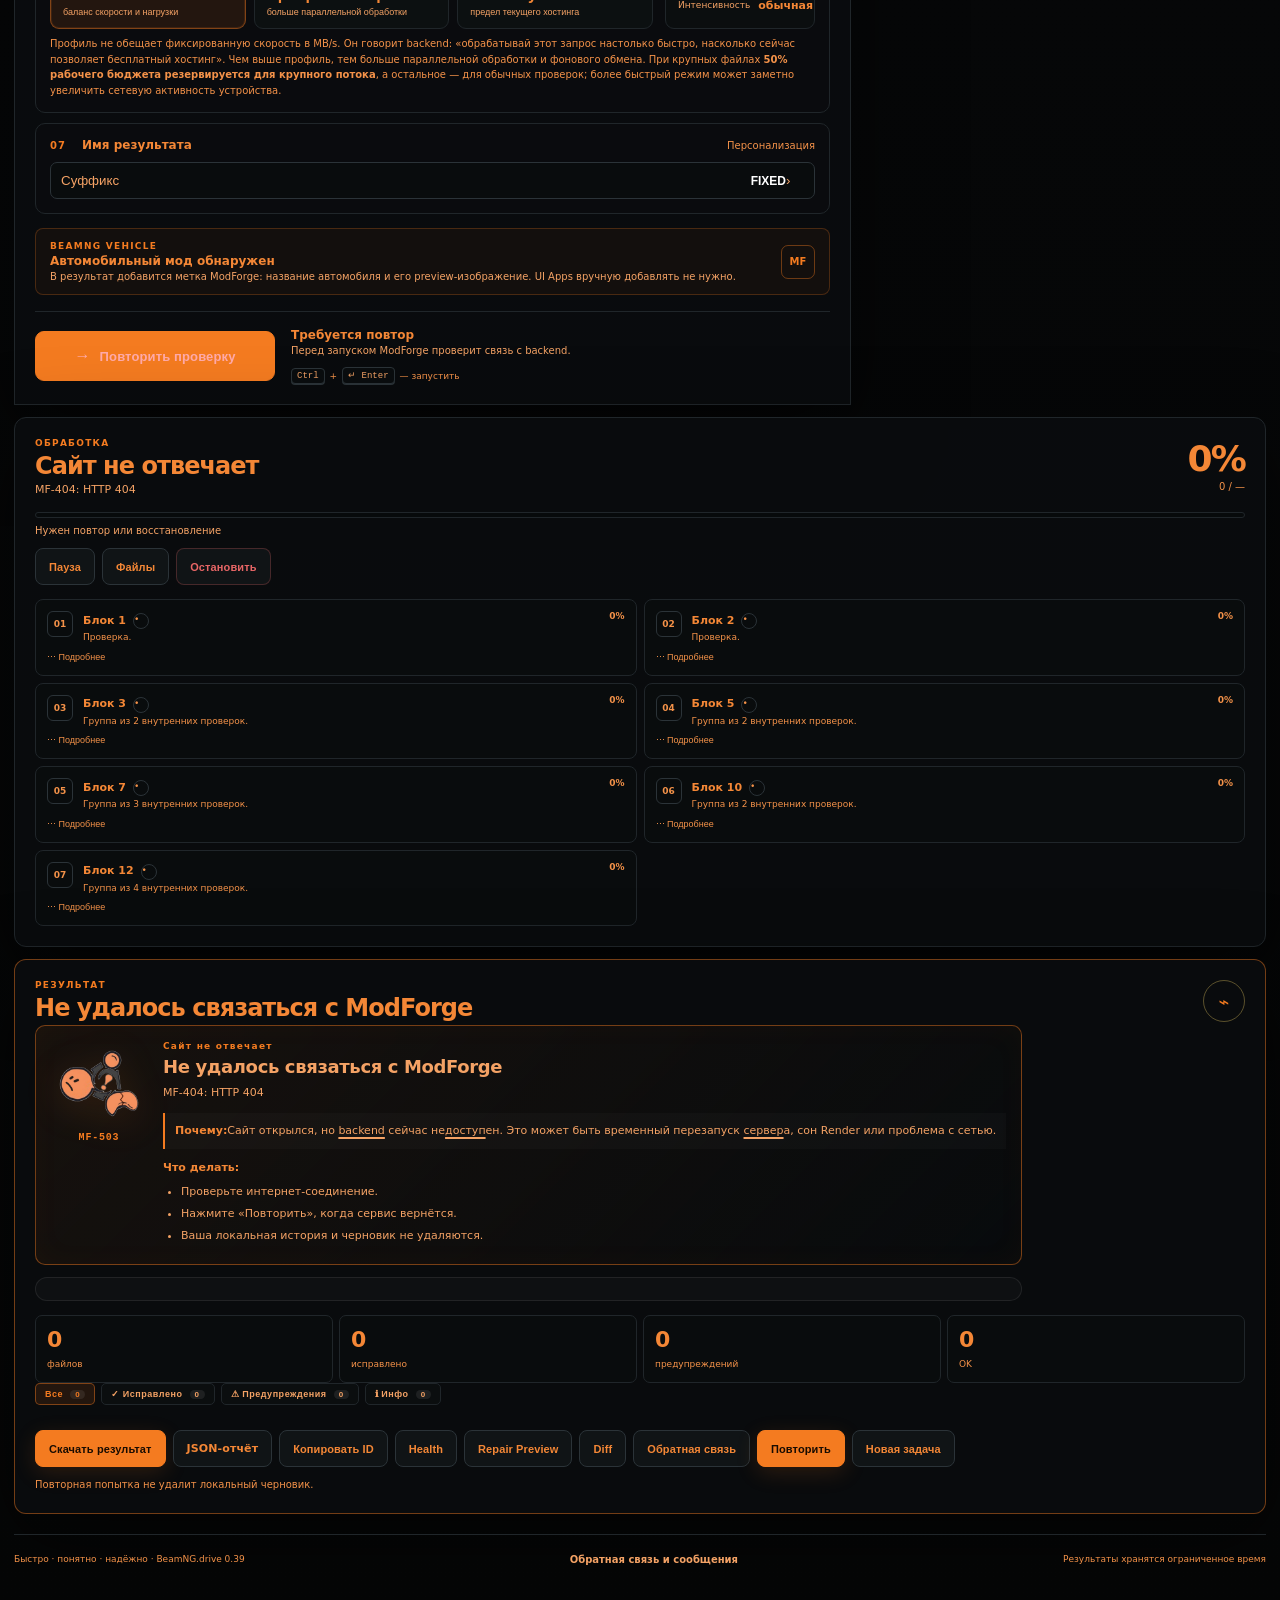
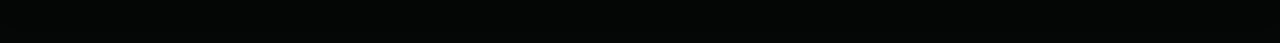
==== commit 4344a3cb: "Add files via upload" ====
--- a/index.html
+++ b/index.html
@@ -5,10 +5,10 @@
 <meta name="viewport" content="width=device-width,initial-scale=1,viewport-fit=cover">
 <meta name="theme-color" content="#060708" id="themeColorMeta">
 <meta name="color-scheme" content="dark">
-<link rel="icon" type="image/png" href="/assets/logo.png?v=95">
-<title>ModForge · V1 (0.95) Global Update · BeamNG.drive 0.39</title>
+<link rel="icon" type="image/png" href="/assets/logo.png?v=057a">
+<title>ModForge · V1 (0.57-A) Global Update · BeamNG.drive 0.39</title>
 <link rel="manifest" href="/manifest.json">
-<link rel="stylesheet" href="/assets/styles.css?v=95">
+<link rel="stylesheet" href="/assets/styles.css?v=057a">
 </head>
 <body>
 
@@ -73,15 +73,15 @@
 
 <div class="shell">
 <header class="topbar panel-line">
-  <a class="brand" href="/" aria-label="ModForge"><span class="brand-task-dot" id="brandTaskDot" aria-hidden="true"></span>
-    <img src="/assets/logo.png?v=95" alt="ModForge">
+  <button class="brand brand-button" id="brand" type="button" aria-label="ModForge"><span class="brand-task-dot" id="brandTaskDot" aria-hidden="true"></span>
+    <img src="/assets/logo.png?v=057a" alt="ModForge">
     <div>
       <strong id="brandName">ModForge</strong>
       <small id="brandSub">Проверка и безопасное исправление модов</small>
     </div>
-  </a>
+  </button>
   <div class="top-actions">
-    <span class="release-pill" id="versionBadge">V1 · 0.95 · GLOBAL UPDATE</span>
+    <span class="release-pill" id="versionBadge">V1 · 0.57-A · GLOBAL UPDATE</span>
     <button class="top-link" id="feedbackTop" type="button">Обратная связь</button>
     <button class="ghost-icon" id="paletteTop" type="button" aria-label="Палитра" title="Палитра"><svg viewBox="0 0 24 24" aria-hidden="true"><path d="M12 4a8 8 0 1 0 0 16h1.3a1.7 1.7 0 0 0 0-3.4h-.8a1.7 1.7 0 0 1 0-3.4H15a5 5 0 0 0 5-5c0-2.8-3.2-4.8-8-4.8Z"/><circle cx="7.5" cy="10" r="1"/><circle cx="10" cy="7.5" r="1"/><circle cx="14" cy="7.2" r="1"/><circle cx="16.5" cy="10" r="1"/></svg></button>
     <button class="profile-chip" id="profileTop" type="button" aria-label="Профиль" title="Профиль и персонализация">
@@ -424,6 +424,7 @@
 </div>
 
 <script>if("serviceWorker" in navigator){window.addEventListener("load",()=>navigator.serviceWorker.register("/sw.js").catch(()=>{}));}</script>
-<script src="/assets/app.js?v=95-ui" defer></script>
+<script src="/assets/halloween.js?v=057a" defer></script>
+<script src="/assets/app.js?v=057a" defer></script>
 </body>
 </html>
--- a/assets/styles.css
+++ b/assets/styles.css
@@ -11,7 +11,7 @@
   --dim: #5a6265;
   --orange: #f47b20;
   --orange2: #ff9d45;
-  --orange-dim: rgba(244,123,32,.12);
+  --orange-dim: rgb(var(--accent-rgb) / .12);
   --green: #5cc88a;
   --red: #e86666;
   --yellow: #d4b85a;
@@ -38,7 +38,7 @@
 /* Subtle pointer / touch atmosphere: follows interaction without stealing focus. */
 body::after {
   content:''; position:fixed; inset:0; z-index:0; pointer-events:none; opacity:var(--pointer-aura,0);
-  background:radial-gradient(circle 190px at var(--pointer-x,50vw) var(--pointer-y,35vh), rgba(244,123,32,.075), transparent 72%);
+  background:radial-gradient(circle 190px at var(--pointer-x,50vw) var(--pointer-y,35vh), rgb(var(--accent-rgb) / .075), transparent 72%);
   transition:opacity .45s ease; mix-blend-mode:screen;
 }
 body > * { position:relative; z-index:1; }
@@ -226,8 +226,8 @@
   transition: all .22s;
   cursor: default;
 }
-.dropzone.drag { border-color: var(--orange); background: rgba(244,123,32,.04); }
-.dropzone:focus-visible { outline: 2px solid rgba(244,123,32,.4); outline-offset: 3px; }
+.dropzone.drag { border-color: var(--orange); background: rgb(var(--accent-rgb) / .04); }
+.dropzone:focus-visible { outline: 2px solid rgb(var(--accent-rgb) / .4); outline-offset: 3px; }
 .drop-symbol {
   width: 44px; height: 44px;
   display: grid; place-items: center;
@@ -260,7 +260,7 @@
 }
 .btn:hover { transform: translateY(-1px); border-color: var(--line3); background: #151a1c; }
 .btn:active { transform: translateY(0) scale(.99); }
-.btn.primary { background: var(--orange); border-color: var(--orange); color: #180c02; box-shadow: 0 6px 22px rgba(244,123,32,.15); }
+.btn.primary { background: var(--orange); border-color: var(--orange); color: #180c02; box-shadow: 0 6px 22px rgb(var(--accent-rgb) / .15); }
 .btn.primary:hover { background: var(--orange2); border-color: var(--orange2); }
 .btn.danger { color: var(--red); border-color: rgba(232,102,102,.25); }
 .btn.danger:hover { background: rgba(232,102,102,.06); }
@@ -326,7 +326,7 @@
 .config-box textarea { min-height: 80px; resize: vertical; }
 .config-box select:focus, .field:focus, .config-box textarea:focus {
   border-color: #7a4a27;
-  box-shadow: 0 0 0 2px rgba(244,123,32,.07);
+  box-shadow: 0 0 0 2px rgb(var(--accent-rgb) / .07);
 }
 .micro { font-size: 10px; color: var(--dim); margin: 7px 0 0; line-height: 1.55; }
 
@@ -374,9 +374,9 @@
   inset: 0;
   background: linear-gradient(135deg, rgba(255,255,255,.12), transparent);
 }
-.start-button:hover:not(:disabled) { transform: translateY(-1px); box-shadow: 0 12px 34px rgba(244,123,32,.2); }
+.start-button:hover:not(:disabled) { transform: translateY(-1px); box-shadow: 0 12px 34px rgb(var(--accent-rgb) / .2); }
 .start-button:disabled { opacity: .4; cursor: not-allowed; }
-.start-button.loading { background: #14110d; color: #f4a15f; border-color: #7a4a27; box-shadow: 0 0 0 1px rgba(244,123,32,.1), 0 0 28px rgba(244,123,32,.06); }
+.start-button.loading { background: #14110d; color: #f4a15f; border-color: #7a4a27; box-shadow: 0 0 0 1px rgb(var(--accent-rgb) / .1), 0 0 28px rgb(var(--accent-rgb) / .06); }
 .start-button.loading::before { display: none; }
 .start-button.success { background: #0d2018; border-color: #3d7850; color: #8ae0b0; }
 .start-button.success::before { display: none; }
@@ -416,8 +416,8 @@
 /* ─── Session banner ─────────────────────────────── */
 .session-banner {
   margin-top: 12px;
-  border: 1px solid rgba(244,123,32,.3);
-  background: rgba(244,123,32,.06);
+  border: 1px solid rgb(var(--accent-rgb) / .3);
+  background: rgb(var(--accent-rgb) / .06);
   border-radius: var(--radius);
   padding: 12px 16px;
   animation: slideDown .3s ease;
@@ -501,7 +501,7 @@
   padding: 11px;
   transition: all .2s;
 }
-.stage.active { border-color: rgba(244,123,32,.5); background: #110e0a; }
+.stage.active { border-color: rgb(var(--accent-rgb) / .5); background: #110e0a; }
 .stage.done { border-color: rgba(92,200,138,.25); background: #090e0b; }
 .stage.error { border-color: rgba(232,102,102,.3); }
 .stage-top { display: grid; grid-template-columns: 28px 1fr auto; gap: 8px; align-items: start; }
@@ -512,13 +512,13 @@
   color: var(--dim); font-size: 9px; font-weight: 800;
 }
 .stage.done .stage-number { background: rgba(92,200,138,.1); border-color: rgba(92,200,138,.3); color: var(--green); }
-.stage.active .stage-number { background: rgba(244,123,32,.1); border-color: rgba(244,123,32,.3); color: var(--orange); animation: stagePulse 1.5s infinite; }
-@keyframes stagePulse { 50% { box-shadow: 0 0 10px rgba(244,123,32,.3); } }
+.stage.active .stage-number { background: rgb(var(--accent-rgb) / .1); border-color: rgb(var(--accent-rgb) / .3); color: var(--orange); animation: stagePulse 1.5s infinite; }
+@keyframes stagePulse { 50% { box-shadow: 0 0 10px rgb(var(--accent-rgb) / .3); } }
 .stage-main b { font-size: 11px; }
 .stage-title-row { display:flex; align-items:center; gap:7px; min-width:0; }
 .stage-title-row b { min-width:0; overflow:hidden; text-overflow:ellipsis; white-space:nowrap; }
 .stage-state-icon { width:16px; height:16px; border-radius:50%; display:inline-grid; place-items:center; flex:none; border:1px solid var(--line2); color:var(--dim); font:900 9px/1 ui-monospace,monospace; }
-.stage-state-icon.checking { color:transparent; border-color:rgba(244,123,32,.24); border-top-color:var(--orange); animation:stageSpin .8s linear infinite; }
+.stage-state-icon.checking { color:transparent; border-color:rgb(var(--accent-rgb) / .24); border-top-color:var(--orange); animation:stageSpin .8s linear infinite; }
 .stage-state-icon.done { color:var(--green); border-color:rgba(92,200,138,.34); background:rgba(92,200,138,.05); }
 .stage-state-icon.error { color:var(--red); border-color:rgba(232,102,102,.45); background:rgba(232,102,102,.06); }
 @keyframes stageSpin { to { transform:rotate(360deg); } }
@@ -734,7 +734,7 @@
   inset: 0;
   pointer-events: none;
   z-index: 0;
-  background: radial-gradient(circle at 50% -10%, rgba(244,123,32,.055), transparent 38%), linear-gradient(180deg, rgba(255,255,255,.012), transparent 26%);
+  background: radial-gradient(circle at 50% -10%, rgb(var(--accent-rgb) / .055), transparent 38%), linear-gradient(180deg, rgba(255,255,255,.012), transparent 26%);
 }
 .top-actions { gap: 7px; }
 .top-link, .footer-link {
@@ -768,9 +768,9 @@
   right: 12%;
   width: 170px;
   height: 170px;
-  border: 1px solid rgba(244,123,32,.12);
+  border: 1px solid rgb(var(--accent-rgb) / .12);
   border-radius: 50%;
-  box-shadow: 0 0 0 22px rgba(244,123,32,.018), 0 0 0 44px rgba(244,123,32,.009);
+  box-shadow: 0 0 0 22px rgb(var(--accent-rgb) / .018), 0 0 0 44px rgb(var(--accent-rgb) / .009);
   pointer-events: none;
   opacity: .75;
   animation: heroPulse 8s var(--ease-inout) infinite;
@@ -778,8 +778,8 @@
 @keyframes heroPulse { 50% { transform: scale(1.035); opacity: .9; } }
 .brand { transition: opacity .2s var(--ease-out), transform .2s var(--ease-out); }
 .brand:hover { transform: translateY(-1px); opacity: .96; }
-.brand img { border-color: rgba(244,123,32,.17); box-shadow: 0 0 0 0 rgba(244,123,32,.0); transition: transform .24s var(--ease-out), border-color .24s var(--ease-out), box-shadow .24s var(--ease-out); }
-.brand:hover img { transform: scale(1.05) rotate(-1deg); border-color: rgba(244,123,32,.45); box-shadow: 0 0 0 5px rgba(244,123,32,.055); }
+.brand img { border-color: rgb(var(--accent-rgb) / .17); box-shadow: 0 0 0 0 rgb(var(--accent-rgb) / .0); transition: transform .24s var(--ease-out), border-color .24s var(--ease-out), box-shadow .24s var(--ease-out); }
+.brand:hover img { transform: scale(1.05) rotate(-1deg); border-color: rgb(var(--accent-rgb) / .45); box-shadow: 0 0 0 5px rgb(var(--accent-rgb) / .055); }
 .btn, .ghost-icon, .chip, .custom-line, .start-button, .dropzone { transition-timing-function: var(--ease-out); }
 .btn:hover { transform: translateY(-1px); }
 .btn:active { transform: translateY(0) scale(.985); }
@@ -790,7 +790,7 @@
 .picker-btn.selected { min-width: 46px; width: 46px; height: 46px; padding: 0; border-radius: 11px; gap: 0; }
 .picker-btn.selected .picker-label { display:none; }
 .picker-btn.selected .picker-icon { display:inline-grid; place-items:center; animation: pickerPop .32s var(--ease-out); }
-.picker-btn.selected { border-color: rgba(244,123,32,.48); background: rgba(244,123,32,.10); color: var(--orange2); box-shadow: 0 8px 24px rgba(244,123,32,.07); }
+.picker-btn.selected { border-color: rgb(var(--accent-rgb) / .48); background: rgb(var(--accent-rgb) / .10); color: var(--orange2); box-shadow: 0 8px 24px rgb(var(--accent-rgb) / .07); }
 @keyframes pickerPop { from { transform: scale(.65); opacity: 0; } to { transform: scale(1); opacity: 1; } }
 .result-file-note { margin-top: 10px; color: var(--dim); font-size: 10px; line-height: 1.55; }
 .recovery-action { animation: recoveryIn .28s var(--ease-out); }
@@ -830,7 +830,7 @@
 @keyframes errorCodeIn { from { transform:translateY(3px) scale(.97); opacity:0; } }
 @keyframes warnPulse { 50% { box-shadow:0 0 0 5px rgba(232,102,102,.035); } }
 
-.mode-grid{display:grid;grid-template-columns:repeat(3,minmax(0,1fr));gap:8px;margin-top:10px}.mode-card{position:relative;text-align:left;min-height:118px;padding:14px;border:1px solid var(--line);border-radius:8px;background:#0b0e0f;color:var(--text);cursor:pointer;transition:border-color .24s,background .24s,transform .24s,box-shadow .24s}.mode-card:hover{transform:translateY(-2px);border-color:var(--line3)}.mode-card.active{border-color:rgba(244,123,32,.7);background:rgba(244,123,32,.06);box-shadow:0 10px 28px rgba(244,123,32,.08)}.mode-card strong{display:block;font-size:13px}.mode-card span{display:inline-block;margin-top:4px;color:var(--orange);font-size:9px;font-weight:800;text-transform:uppercase;letter-spacing:.12em}.mode-card small{display:block;margin-top:10px;color:var(--muted);font-size:10px;line-height:1.5}.mode-info{margin-top:9px;border:0;background:none;color:var(--dim);font-size:10px;cursor:pointer}.mode-explain{display:grid;gap:8px}.mode-explain section{padding:12px;border:1px solid var(--line);border-radius:8px;background:#0b0e0f}.mode-explain p{margin:6px 0 0;color:var(--muted);font-size:11px;line-height:1.6}.vehicle-detect{margin-top:14px;padding:12px 14px;border:1px solid rgba(244,123,32,.24);border-radius:8px;background:rgba(244,123,32,.045);display:flex;align-items:center;justify-content:space-between;gap:12px}.vehicle-detect-copy{display:grid;gap:3px}.vehicle-detect-copy b{font-size:12px}.vehicle-detect-copy small{color:var(--muted);font-size:10px}.vehicle-detect-mark{width:34px;height:34px;display:grid;place-items:center;border:1px solid rgba(244,123,32,.4);border-radius:7px;color:var(--orange);font-size:10px;font-weight:900}.result-meta{margin-top:8px}.mode-result{display:inline-flex;border:1px solid var(--line);border-radius:999px;padding:5px 8px;color:var(--muted);font-size:9px;font-weight:700}.brand img{border:0;background:transparent;transition:transform .35s,filter .35s}.brand:hover img{transform:scale(1.02);filter:drop-shadow(0 4px 10px rgba(244,123,32,.12))}@media(max-width:900px){.mode-grid{grid-template-columns:1fr}}
+.mode-grid{display:grid;grid-template-columns:repeat(3,minmax(0,1fr));gap:8px;margin-top:10px}.mode-card{position:relative;text-align:left;min-height:118px;padding:14px;border:1px solid var(--line);border-radius:8px;background:#0b0e0f;color:var(--text);cursor:pointer;transition:border-color .24s,background .24s,transform .24s,box-shadow .24s}.mode-card:hover{transform:translateY(-2px);border-color:var(--line3)}.mode-card.active{border-color:rgb(var(--accent-rgb) / .7);background:rgb(var(--accent-rgb) / .06);box-shadow:0 10px 28px rgb(var(--accent-rgb) / .08)}.mode-card strong{display:block;font-size:13px}.mode-card span{display:inline-block;margin-top:4px;color:var(--orange);font-size:9px;font-weight:800;text-transform:uppercase;letter-spacing:.12em}.mode-card small{display:block;margin-top:10px;color:var(--muted);font-size:10px;line-height:1.5}.mode-info{margin-top:9px;border:0;background:none;color:var(--dim);font-size:10px;cursor:pointer}.mode-explain{display:grid;gap:8px}.mode-explain section{padding:12px;border:1px solid var(--line);border-radius:8px;background:#0b0e0f}.mode-explain p{margin:6px 0 0;color:var(--muted);font-size:11px;line-height:1.6}.vehicle-detect{margin-top:14px;padding:12px 14px;border:1px solid rgb(var(--accent-rgb) / .24);border-radius:8px;background:rgb(var(--accent-rgb) / .045);display:flex;align-items:center;justify-content:space-between;gap:12px}.vehicle-detect-copy{display:grid;gap:3px}.vehicle-detect-copy b{font-size:12px}.vehicle-detect-copy small{color:var(--muted);font-size:10px}.vehicle-detect-mark{width:34px;height:34px;display:grid;place-items:center;border:1px solid rgb(var(--accent-rgb) / .4);border-radius:7px;color:var(--orange);font-size:10px;font-weight:900}.result-meta{margin-top:8px}.mode-result{display:inline-flex;border:1px solid var(--line);border-radius:999px;padding:5px 8px;color:var(--muted);font-size:9px;font-weight:700}.brand img{border:0;background:transparent;transition:transform .35s,filter .35s}.brand:hover img{transform:scale(1.02);filter:drop-shadow(0 4px 10px rgb(var(--accent-rgb) / .12))}@media(max-width:900px){.mode-grid{grid-template-columns:1fr}}
 
 
 /* v1: vehicle branding status */
@@ -842,7 +842,7 @@
 :root {
   --orange: #f47b20;
   --orange2: #ff9d45;
-  --orange-dim: rgba(244,123,32,.12);
+  --orange-dim: rgb(var(--accent-rgb) / .12);
   --line: #20262a;
   --line2: #2b3338;
   --green: #5cc88a;
@@ -854,7 +854,7 @@
   pointer-events: none;
   z-index: 0;
   background:
-    radial-gradient(circle at 15% 20%, rgba(244,123,32,.03), transparent 28%),
+    radial-gradient(circle at 15% 20%, rgb(var(--accent-rgb) / .03), transparent 28%),
     radial-gradient(circle at 80% 70%, rgba(120,180,255,.035), transparent 34%);
   animation: ambientShift 18s ease-in-out infinite alternate;
 }
@@ -891,14 +891,14 @@
   position: absolute;
   inset: auto -20% -60% 20%;
   height: 90px;
-  background: radial-gradient(circle, rgba(244,123,32,.07), transparent 60%);
+  background: radial-gradient(circle, rgb(var(--accent-rgb) / .07), transparent 60%);
   transition: transform .35s ease;
 }
 .workflow-tab:hover { transform: translateY(-2px); border-color: var(--line3); }
 .workflow-tab.active {
-  border-color: rgba(244,123,32,.48);
+  border-color: rgb(var(--accent-rgb) / .48);
   background: linear-gradient(180deg, rgba(27,34,24,.98), rgba(12,16,14,.98));
-  box-shadow: 0 12px 34px rgba(0,0,0,.28), inset 0 0 0 1px rgba(244,123,32,.05);
+  box-shadow: 0 12px 34px rgba(0,0,0,.28), inset 0 0 0 1px rgb(var(--accent-rgb) / .05);
 }
 .workflow-tab.active::after { transform: translate3d(-18px,-10px,0) scale(1.15); }
 .workflow-tab > span { color: var(--orange); font: 900 10px/1 ui-monospace, monospace; padding-top: 2px; }
@@ -923,7 +923,7 @@
   padding: 5px 8px;
 }
 .request-preview .preview-text { color: #a7b0b4; max-width: 100%; overflow: hidden; text-overflow: ellipsis; white-space: nowrap; }
-.mod-lab-box { border-color: rgba(244,123,32,.24); background: linear-gradient(180deg, rgba(20,15,11,.92), rgba(9,12,14,.92)); }
+.mod-lab-box { border-color: rgb(var(--accent-rgb) / .24); background: linear-gradient(180deg, rgba(20,15,11,.92), rgba(9,12,14,.92)); }
 .mod-shortcuts { display: flex; gap: 6px; flex-wrap: wrap; margin-top: 10px; }
 .mode-grid.compact { grid-template-columns: repeat(3, 1fr); }
 .mode-grid.compact .mode-card { min-height: 118px; }
@@ -952,23 +952,23 @@
 .hero-banner-media { position:relative; overflow:hidden; filter:brightness(calc(.65 + var(--banner-visibility) * .35)); transition:filter .35s ease, transform .5s ease; }
 .hero-banner-media::after { content:""; position:absolute; inset:0; background:linear-gradient(180deg,rgba(0,0,0,.05),rgba(0,0,0,.22)); pointer-events:none; }
 .hero-banner-media.fully-visible { filter:brightness(1); }
-.banner-glow { position:absolute; inset:-30%; background:radial-gradient(circle,rgba(244,123,32,.14),transparent 45%); animation:bannerDrift 11s linear infinite; pointer-events:none; }
+.banner-glow { position:absolute; inset:-30%; background:radial-gradient(circle,rgb(var(--accent-rgb) / .14),transparent 45%); animation:bannerDrift 11s linear infinite; pointer-events:none; }
 @keyframes bannerDrift { 0%{transform:translate(-8%,-3%)}50%{transform:translate(6%,4%)}100%{transform:translate(-8%,-3%)} }
 .picker-btn .picker-icon { width:18px; height:18px; display:grid; place-items:center; }
 .picker-btn .picker-icon svg { width:18px; height:18px; fill:none; stroke:currentColor; stroke-width:1.8; stroke-linecap:round; stroke-linejoin:round; }
-.picker-btn .icon-zip svg { fill:rgba(244,123,32,.06); }
+.picker-btn .icon-zip svg { fill:rgb(var(--accent-rgb) / .06); }
 .network-box { margin-top:12px; }
 .network-row { display:grid; grid-template-columns:minmax(0,1fr) 150px; gap:12px; align-items:stretch; }
 .network-presets, .network-modal-grid { display:grid; grid-template-columns:repeat(3,minmax(0,1fr)); gap:8px; }
 .network-card { border:1px solid var(--line); background:#0c1011; border-radius:9px; padding:11px 12px; text-align:left; cursor:pointer; color:var(--text); transition:.18s; display:grid; gap:3px; }
 .network-card:hover { border-color:var(--line3); transform:translateY(-1px); }
-.network-card.active { border-color:rgba(244,123,32,.55); background:rgba(244,123,32,.07); box-shadow:0 0 0 1px rgba(244,123,32,.12) inset; }
+.network-card.active { border-color:rgb(var(--accent-rgb) / .55); background:rgb(var(--accent-rgb) / .07); box-shadow:0 0 0 1px rgb(var(--accent-rgb) / .12) inset; }
 .network-card strong { font-size:11px; } .network-card span { font-size:16px; font-weight:800; letter-spacing:-.03em; } .network-card small { color:var(--muted); font-size:9px; }
 .network-meter { border:1px solid var(--line); border-radius:9px; padding:11px 12px; display:grid; align-content:center; gap:9px; background:#0b0e0f; }
 .network-meter div { display:flex; justify-content:space-between; gap:8px; align-items:center; } .network-meter span { color:var(--muted); font-size:9px; } .network-meter strong { font-size:11px; }
 .game-tabs { display:flex; gap:6px; margin:0 0 10px; }
 .game-tab { border:1px solid var(--line); background:#0c1011; color:var(--muted); padding:7px 10px; border-radius:7px; cursor:pointer; font:inherit; font-size:10px; font-weight:800; }
-.game-tab.active { color:#fff; border-color:rgba(244,123,32,.45); background:rgba(244,123,32,.08); }
+.game-tab.active { color:#fff; border-color:rgb(var(--accent-rgb) / .45); background:rgb(var(--accent-rgb) / .08); }
 .game-stage { display:grid; place-items:center; }
 .game-stage.game-collapsed,.game-tabs.game-collapsed,.game-footer.game-collapsed { display:none !important; }
 .game-panel.minimized { height:50px !important; overflow:hidden; }
@@ -988,8 +988,8 @@
 :root {
   --motion: cubic-bezier(.2,.8,.2,1);
   --accent: #f47b20;
-  --accent-soft: rgba(244,123,32,.10);
-  --accent-line: rgba(244,123,32,.42);
+  --accent-soft: rgb(var(--accent-rgb) / .10);
+  --accent-line: rgb(var(--accent-rgb) / .42);
 }
 html[data-accent="blue"] { --accent:#6eaadf; --accent-soft:rgba(110,170,223,.10); --accent-line:rgba(110,170,223,.42); }
 html[data-accent="mint"] { --accent:#67c7a0; --accent-soft:rgba(103,199,160,.10); --accent-line:rgba(103,199,160,.42); }
@@ -1004,7 +1004,7 @@
   linear-gradient(180deg,#07090a 0%,#060708 48%,#050606 100%); }
 .bg-canvas { opacity:.18; }
 .ambient span { filter:blur(82px); opacity:.22 !important; }
-.ambient .a1,.ambient .a3,.ambient .a5 { background:rgba(244,123,32,.20); }
+.ambient .a1,.ambient .a3,.ambient .a5 { background:rgb(var(--accent-rgb) / .20); }
 .ambient .a2,.ambient .a4 { background:rgba(125,154,180,.14); }
 .ambient .scanline { opacity:.35; }
 
@@ -1062,9 +1062,10 @@
 
 .accent-picker { display:grid; grid-template-columns:repeat(3,minmax(0,1fr)); gap:8px; }
 .accent-option { position:relative; display:grid; grid-template-columns:20px 1fr; gap:2px 8px; align-items:center; min-height:54px; text-align:left; padding:9px 10px; border:1px solid var(--line); border-radius:9px; background:#0b0e0f; color:var(--text); cursor:pointer; }
-.accent-option i { grid-row:1/3; width:14px; height:14px; border-radius:50%; background:#f47b20; box-shadow:0 0 0 4px rgba(244,123,32,.10); }
+.accent-option i { grid-row:1/3; width:14px; height:14px; border-radius:50%; background:#f47b20; box-shadow:0 0 0 4px rgb(var(--accent-rgb) / .10); }
 .accent-option[data-accent-option="blue"] i { background:#6eaadf; box-shadow:0 0 0 4px rgba(110,170,223,.10); }
 .accent-option[data-accent-option="mint"] i { background:#67c7a0; box-shadow:0 0 0 4px rgba(103,199,160,.10); }
+.accent-option[data-accent-option="lime"] i { background:#a8d85b; box-shadow:0 0 0 4px rgba(168,216,91,.10); }
 .accent-option b { font-size:10px; }
 .accent-option small { color:var(--muted); font-size:8px; }
 .accent-option.active { border-color:var(--accent-line); background:var(--accent-soft); }
@@ -1255,8 +1256,8 @@
 
 /* ─── Drop zone pulse on file-ready ─────────────── */
 @keyframes dropReady {
-  0%, 100% { border-color: rgba(244,123,32,.32); }
-  50%       { border-color: rgba(244,123,32,.72); }
+  0%, 100% { border-color: rgb(var(--accent-rgb) / .32); }
+  50%       { border-color: rgb(var(--accent-rgb) / .72); }
 }
 .dropzone.file-ready { animation: dropReady 1.8s ease-in-out 2; }
 
@@ -1295,7 +1296,7 @@
 /* ─── Selection metadata menu ────────────────────── */
 .selection { display:grid; gap:9px; }
 .selection-row { display:flex; align-items:center; gap:12px; justify-content:space-between; min-width:0; }
-.usual-settings { display:flex; align-items:center; justify-content:space-between; gap:12px; padding:10px 11px; border:1px solid rgba(244,123,32,.22); background:rgba(244,123,32,.045); border-radius:10px; }
+.usual-settings { display:flex; align-items:center; justify-content:space-between; gap:12px; padding:10px 11px; border:1px solid rgb(var(--accent-rgb) / .22); background:rgb(var(--accent-rgb) / .045); border-radius:10px; }
 .usual-settings > div { min-width:0; display:grid; gap:2px; }
 .usual-settings b { font-size:10px; color:var(--text); }
 .usual-settings span { color:var(--muted); font-size:10px; line-height:1.45; overflow:hidden; text-overflow:ellipsis; white-space:nowrap; }
@@ -1318,7 +1319,7 @@
 .choice-card b { font-size:11px; }
 .choice-card small { color:var(--dim); line-height:1.35; }
 .choice-card:hover, .hint-chip:hover { border-color:var(--orange); transform:translateY(-1px); }
-.choice-card.active, .hint-chip.active { border-color:var(--orange); background:rgba(244,123,32,.10); }
+.choice-card.active, .hint-chip.active { border-color:var(--orange); background:rgb(var(--accent-rgb) / .10); }
 .hint-grid { display:flex; flex-wrap:wrap; gap:7px; }
 .hint-chip { border-radius:999px; padding:8px 10px; font-size:10px; }
 
@@ -1343,7 +1344,7 @@
 ══════════════════════════════════════════════════ */
 .history-trigger svg { width: 16px; height: 16px; fill: none; stroke: currentColor; stroke-width: 1.7; }
 .history-trigger { position: relative; }
-.history-trigger::after { content:''; position:absolute; right:-2px; top:-2px; width:6px; height:6px; border-radius:50%; background:var(--orange); box-shadow:0 0 9px rgba(244,123,32,.65); }
+.history-trigger::after { content:''; position:absolute; right:-2px; top:-2px; width:6px; height:6px; border-radius:50%; background:var(--orange); box-shadow:0 0 9px rgb(var(--accent-rgb) / .65); }
 .history-drawer, .quick-help { position:fixed; inset:0; z-index:9800; }
 .history-drawer[hidden], .quick-help[hidden] { display:none; }
 .history-backdrop, .quick-help::before { position:absolute; inset:0; background:rgba(0,0,0,.72); backdrop-filter:blur(8px); -webkit-backdrop-filter:blur(8px); }
@@ -1375,12 +1376,12 @@
 .shortcut-list > div span { margin-left:6px; color:var(--muted); font-size:10px; }
 .shortcut-list > div b { color:var(--dim); font-weight:600; }
 
-.diagnostic-error { display:grid; grid-template-columns:96px minmax(0,1fr); gap:16px; align-items:start; padding:15px; border:1px solid rgba(244,123,32,.28); border-radius:10px; background:linear-gradient(135deg,rgba(244,123,32,.06),rgba(8,11,13,.96)); }
-.diagnostic-error.offline { border-color:rgba(244,123,32,.45); box-shadow:inset 0 0 30px rgba(244,123,32,.035); }
+.diagnostic-error { display:grid; grid-template-columns:96px minmax(0,1fr); gap:16px; align-items:start; padding:15px; border:1px solid rgb(var(--accent-rgb) / .28); border-radius:10px; background:linear-gradient(135deg,rgb(var(--accent-rgb) / .06),rgba(8,11,13,.96)); }
+.diagnostic-error.offline { border-color:rgb(var(--accent-rgb) / .45); box-shadow:inset 0 0 30px rgb(var(--accent-rgb) / .035); }
 .diagnostic-error.error { border-color:rgba(232,102,102,.38); background:linear-gradient(135deg,rgba(120,20,20,.12),rgba(8,10,12,.97)); }
 .diagnostic-error.critical { border-color:rgba(255,55,55,.72); background:linear-gradient(135deg,rgba(130,0,0,.35),rgba(10,8,9,.98)); box-shadow:0 0 0 1px rgba(255,55,55,.09),0 18px 60px rgba(120,0,0,.16); }
 .diagnostic-mark { display:grid; justify-items:center; gap:7px; }
-.diagnostic-mark img { width:84px; height:84px; object-fit:contain; border-radius:12px; background:transparent; display:block; filter:drop-shadow(0 7px 18px rgba(244,123,32,.16)); }
+.diagnostic-mark img { width:84px; height:84px; object-fit:contain; border-radius:12px; background:transparent; display:block; filter:drop-shadow(0 7px 18px rgb(var(--accent-rgb) / .16)); }
 .diagnostic-mark span { font:900 10px ui-monospace,monospace; color:var(--red); letter-spacing:.08em; }
 .diagnostic-error.offline .diagnostic-mark span { color:var(--orange); }
 .diagnostic-copy h3 { margin:5px 0 7px; font-size:18px; letter-spacing:-.02em; }
@@ -1396,9 +1397,9 @@
 .diagnostic-error.critical .diagnostic-reason { border-left-color:#ff453a; }
 .error-emphasis { text-decoration: underline; text-decoration-thickness: 2px; text-underline-offset:3px; text-decoration-color:currentColor; }
 .result.diagnostic-critical { border-color:rgba(255,55,55,.5); background:linear-gradient(160deg,rgba(76,0,0,.18),rgba(11,13,15,.9)); }
-.result.diagnostic-offline { border-color:rgba(244,123,32,.45); }
+.result.diagnostic-offline { border-color:rgb(var(--accent-rgb) / .45); }
 body.critical-error-active::before { content:''; position:fixed; inset:0; z-index:-1; background:radial-gradient(circle at 76% 12%,rgba(145,0,0,.18),transparent 32%),linear-gradient(rgba(95,0,0,.12),rgba(0,0,0,0)); pointer-events:none; }
-body.offline-error-active::before { content:''; position:fixed; inset:0; z-index:-1; background:radial-gradient(circle at 76% 12%,rgba(244,123,32,.08),transparent 34%); pointer-events:none; }
+body.offline-error-active::before { content:''; position:fixed; inset:0; z-index:-1; background:radial-gradient(circle at 76% 12%,rgb(var(--accent-rgb) / .08),transparent 34%); pointer-events:none; }
 
 /* Small-screen productivity */
 @media (max-width:760px) {
@@ -1442,8 +1443,8 @@
 ══════════════════════════════════════════════════ */
 :root {
   --accent: #f47b20;
-  --accent-soft: rgba(244,123,32,.10);
-  --accent-line: rgba(244,123,32,.42);
+  --accent-soft: rgb(var(--accent-rgb) / .10);
+  --accent-line: rgb(var(--accent-rgb) / .42);
   --accent-strong: #ff9d45;
   --text-accent: #f0c4a1;
   --muted-accent: #b9825e;
@@ -1589,11 +1590,11 @@
 @media (max-width: 560px) { .usual-settings { align-items:flex-start; flex-direction:column; } .usual-settings .btn { width:100%; } }
 
 
-/* ─── V1 (0.95) Global interface system ────────── */
-:root { --accent: var(--orange); --accent-soft: rgba(244,123,32,.13); --ui-speed: .16s; --ui-ease: cubic-bezier(.2,.7,.2,1); }
+/* ─── V1 (0.57-A) Global interface system ────────── */
+:root { --accent: var(--orange); --accent-soft: rgb(var(--accent-rgb) / .13); --ui-speed: .16s; --ui-ease: cubic-bezier(.2,.7,.2,1); }
 html[data-accent="blue"] { --accent:#7db9ec; --accent-soft:rgba(125,185,236,.15); }
 html[data-accent="mint"] { --accent:#68d1b6; --accent-soft:rgba(104,209,182,.15); }
-html[data-accent="orange"] { --accent:#f47b20; --accent-soft:rgba(244,123,32,.13); }
+html[data-accent="orange"] { --accent:#f47b20; --accent-soft:rgb(var(--accent-rgb) / .13); }
 html[data-accent="blue"] .btn.primary, html[data-accent="mint"] .btn.primary, html[data-accent="orange"] .btn.primary,
 html[data-accent="blue"] .start-button, html[data-accent="mint"] .start-button, html[data-accent="orange"] .start-button { background:var(--accent)!important; border-color:var(--accent)!important; }
 html[data-accent] .btn.primary:hover, html[data-accent] .start-button:hover { filter:brightness(1.06); }
@@ -1639,3 +1640,24 @@
 html.no-animations .btn:hover, html.no-animations .choice-card:hover, html.no-animations .scope-check:hover { transform:none!important; }
 @media (max-width:900px){ .ui-performance-grid{grid-template-columns:repeat(2,minmax(0,1fr));}.scope-grid{grid-template-columns:1fr;} }
 @media (max-width:560px){ .ui-performance-grid{grid-template-columns:1fr 1fr;}.selection-actions{gap:5px}.selection-scope{padding:0 9px}.selection-main{min-width:0;} }
+
+
+/* 0.57-A custom palette and catalog/lab surfaces */
+.brand-button{appearance:none;-webkit-appearance:none;border:0;font:inherit;text-align:left;background:transparent;color:inherit;padding:0;margin:0;cursor:pointer;display:flex;align-items:center;gap:10px}
+.palette-brush i.brush-mark{width:16px;height:16px;border-radius:4px 9px 4px 9px;background:conic-gradient(from 20deg,#ff5b5b,#ffd43b,#67d7ff,#b989ff,#ff5b5b);box-shadow:0 0 0 4px rgb(var(--accent-rgb) / .10);position:relative}
+.palette-brush i.brush-mark::after{content:"";position:absolute;right:-3px;bottom:-3px;width:6px;height:6px;background:var(--accent);border-radius:50%;border:1px solid #090c0d}
+.custom-color-row{margin-top:10px;display:grid;grid-template-columns:auto 42px auto 1fr;align-items:center;gap:9px;padding:10px 11px;border:1px solid var(--line);border-radius:9px;background:rgba(255,255,255,.012);font-size:10px}
+.custom-color-row label{color:var(--muted);font-weight:700}.custom-color-row input[type=color]{width:34px;height:28px;padding:2px;border:1px solid var(--line2);border-radius:6px;background:#0b0e0f}.custom-color-row code{font:800 10px/1 ui-monospace,monospace;color:var(--text)}.custom-color-row span{color:var(--dim);line-height:1.4}
+.eta-updated{animation:etaPulse .55s var(--ease-out)}
+@keyframes etaPulse{50%{color:var(--accent);transform:translateY(-1px)}}
+.catalog-toolbar{display:flex;justify-content:space-between;align-items:center;gap:12px;margin:12px 0;font-size:10px;color:var(--muted)}
+.catalog-grid{display:grid;grid-template-columns:repeat(4,minmax(0,1fr));gap:9px;max-height:58vh;overflow:auto;padding:2px}.catalog-card{border:1px solid var(--line);border-radius:8px;background:#0a0d0e;overflow:hidden;cursor:pointer;transition:border-color .2s var(--ui-ease),transform .2s var(--ui-ease),background .2s var(--ui-ease)}.catalog-card:hover{transform:translateY(-1px);border-color:var(--line3)}.catalog-card.selected{border-color:var(--accent);background:var(--accent-soft)}.catalog-thumb{position:relative;aspect-ratio:16/9;background:#07090a;overflow:hidden}.catalog-thumb img{width:100%;height:100%;object-fit:cover;display:block}.catalog-brand-badge{position:absolute;top:7px;right:7px;padding:4px 6px;border:1px solid rgb(var(--accent-rgb) / .42);background:rgba(7,9,10,.84);border-radius:5px;font:800 8px/1 system-ui;letter-spacing:.08em;color:var(--accent)}.catalog-card-main{padding:9px;display:grid;gap:4px}.catalog-card-main>b{font-size:11px;line-height:1.25}.catalog-card-main>small{font-size:9px;color:var(--muted);line-height:1.35}.catalog-configs{display:flex;flex-wrap:wrap;gap:4px;margin-top:4px}.catalog-configs>span{display:block;width:100%;font-size:8px;color:var(--dim);text-transform:uppercase;letter-spacing:.08em}.catalog-config-chip{border:1px solid var(--line2);background:transparent;color:var(--muted);border-radius:5px;padding:4px 5px;font:700 8px/1 system-ui;cursor:pointer}.catalog-config-chip:hover{border-color:var(--accent);color:var(--accent)}.catalog-select-btn{margin:0 9px 9px;width:calc(100% - 18px)}.catalog-placeholder-inline{width:100%;height:100%;display:grid;place-items:center;color:var(--muted);font-size:10px}.catalog-placeholder-inline b{color:var(--text)}
+.lab-layout{display:grid;grid-template-columns:minmax(240px,.8fr) minmax(320px,1.2fr);gap:14px}.lab-preview{position:relative;aspect-ratio:16/9;border:1px solid var(--line);border-radius:9px;overflow:hidden;background:#080a0b}.lab-preview img{width:100%;height:100%;object-fit:cover}.lab-preview>span{display:grid;place-items:center;height:100%;color:var(--dim);font-size:11px}.lab-selected{display:grid;gap:3px;margin-top:8px}.lab-selected b{font-size:12px}.lab-selected span{color:var(--muted);font-size:9px}.lab-controls{display:grid;gap:10px;max-height:60vh;overflow:auto}.lab-controls section{padding:11px;border:1px solid var(--line);border-radius:9px;background:#090c0d}.lab-material-grid{display:grid;grid-template-columns:1fr 1fr;gap:6px;max-height:180px;overflow:auto}.lab-material{display:flex;gap:8px;padding:7px;border:1px solid var(--line);border-radius:6px;align-items:flex-start}.lab-material span{display:grid;gap:2px;min-width:0}.lab-material b{font-size:9px;overflow-wrap:anywhere}.lab-material small{font-size:8px;color:var(--dim);overflow-wrap:anywhere}.lab-color-row{display:flex;align-items:center;gap:8px;margin-top:8px}.lab-color-row input{width:34px;height:28px;padding:2px}.lab-color-row code,.lab-output{font:9px/1.5 ui-monospace,monospace;color:var(--muted)}.lab-range{display:grid;grid-template-columns:95px 1fr 48px auto;gap:8px;align-items:center;margin-top:9px}.lab-range input{width:100%}.lab-range output{text-align:right;color:var(--accent);font:800 9px ui-monospace,monospace}.lab-stress-actions{display:flex;gap:7px;flex-wrap:wrap}.lab-output{min-height:80px;max-height:130px;overflow:auto;margin:8px 0 0;padding:8px;border:1px solid var(--line);background:#060809;border-radius:6px;white-space:pre-wrap}
+html[data-accent="custom"] .accent-option.active{border-color:var(--accent)}
+html[data-accent="custom"] .brand img{filter:none}
+@media(max-width:980px){.catalog-grid{grid-template-columns:repeat(3,minmax(0,1fr))}.lab-layout{grid-template-columns:1fr}}
+@media(max-width:700px){.catalog-grid{grid-template-columns:repeat(2,minmax(0,1fr))}.custom-color-row{grid-template-columns:auto 34px auto}.custom-color-row span{grid-column:1/-1}.lab-material-grid{grid-template-columns:1fr}.lab-range{grid-template-columns:82px 1fr 44px}.lab-range .btn{grid-column:1/-1}.brand-button{gap:7px}}
+@media(max-width:440px){.catalog-grid{grid-template-columns:1fr}.catalog-toolbar{align-items:flex-start;flex-direction:column}.catalog-card-main>b{font-size:12px}}
+
+html[data-accent="custom"] body,html[data-accent="lime"] body{color:var(--text)}
+html[data-accent="custom"] .brand,html[data-accent="custom"] h1,html[data-accent="custom"] h2,html[data-accent="custom"] h3,html[data-accent="custom"] h4,html[data-accent="custom"] p,html[data-accent="custom"] label,html[data-accent="custom"] small,html[data-accent="custom"] b,html[data-accent="custom"] strong,html[data-accent="custom"] button,html[data-accent="custom"] a,html[data-accent="lime"] .brand,html[data-accent="lime"] h1,html[data-accent="lime"] h2,html[data-accent="lime"] h3,html[data-accent="lime"] h4,html[data-accent="lime"] p,html[data-accent="lime"] label,html[data-accent="lime"] small,html[data-accent="lime"] b,html[data-accent="lime"] strong,html[data-accent="lime"] button,html[data-accent="lime"] a{color:var(--text)}
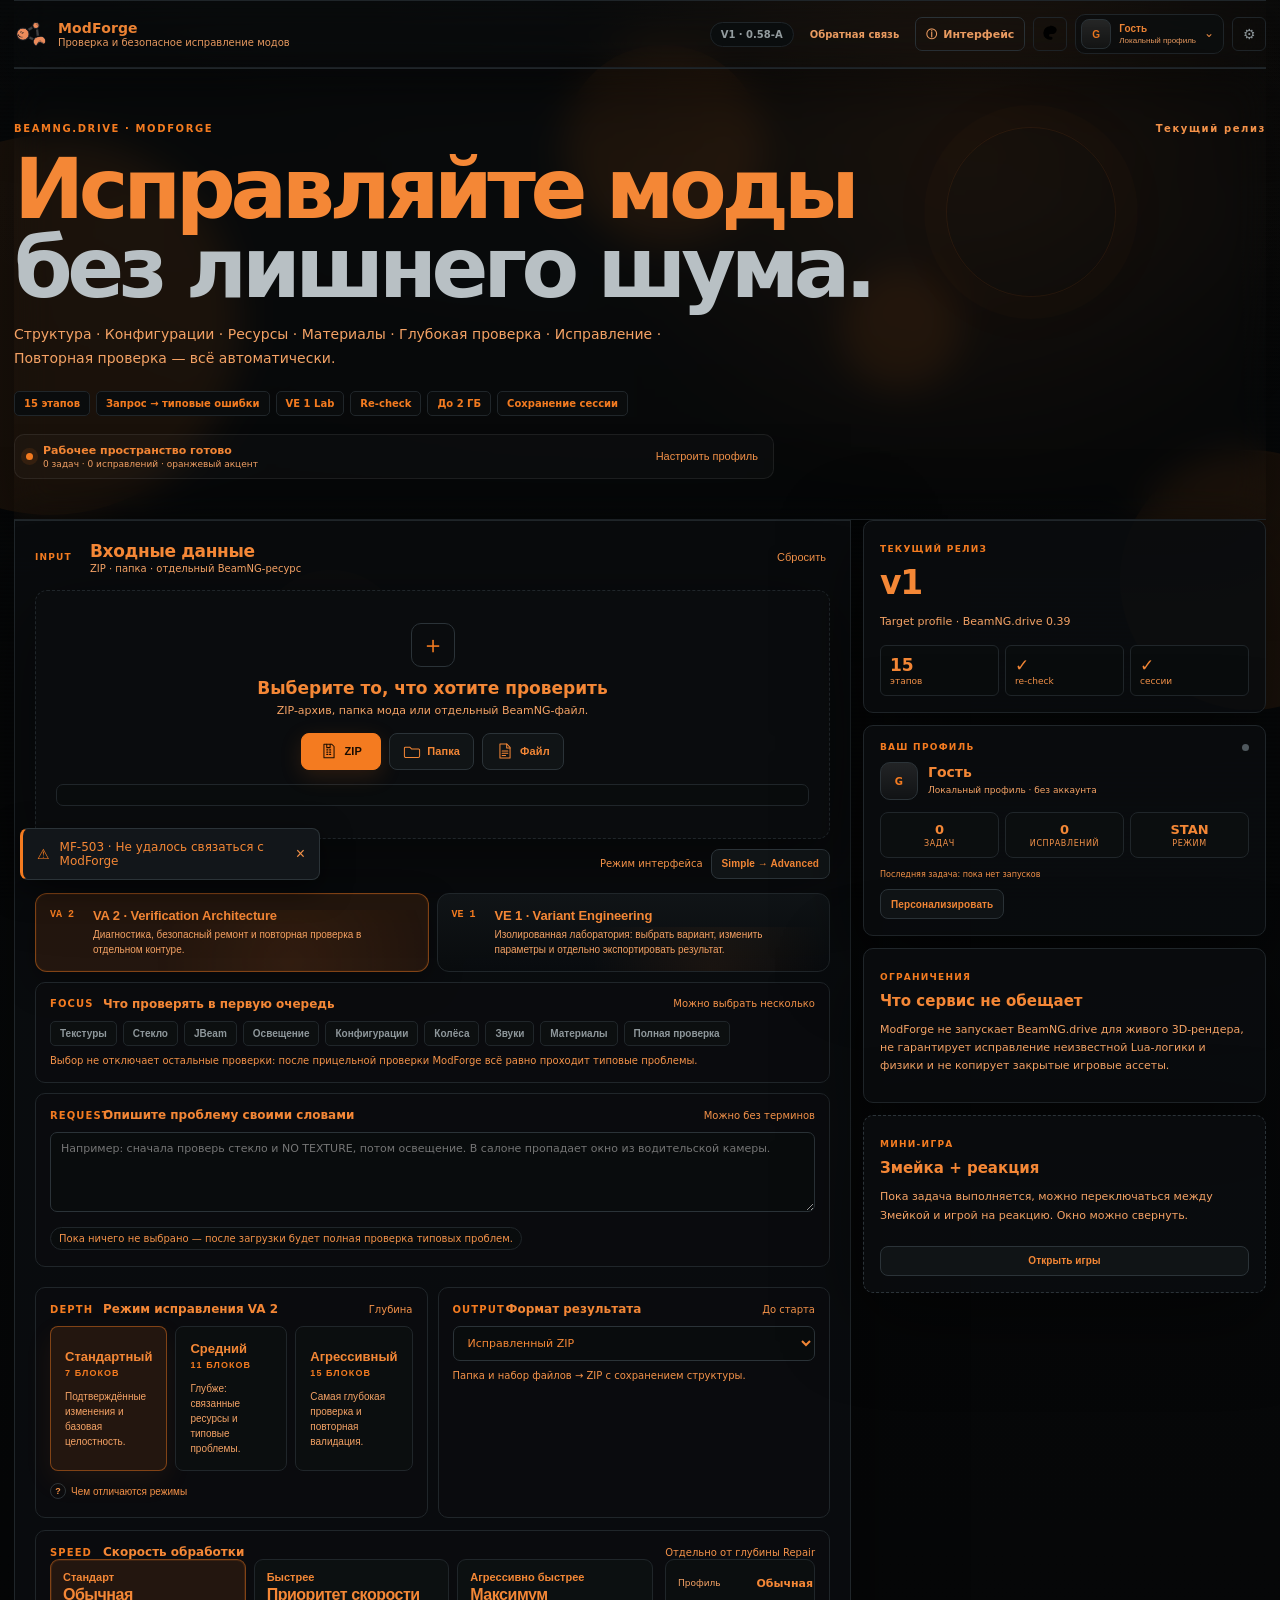
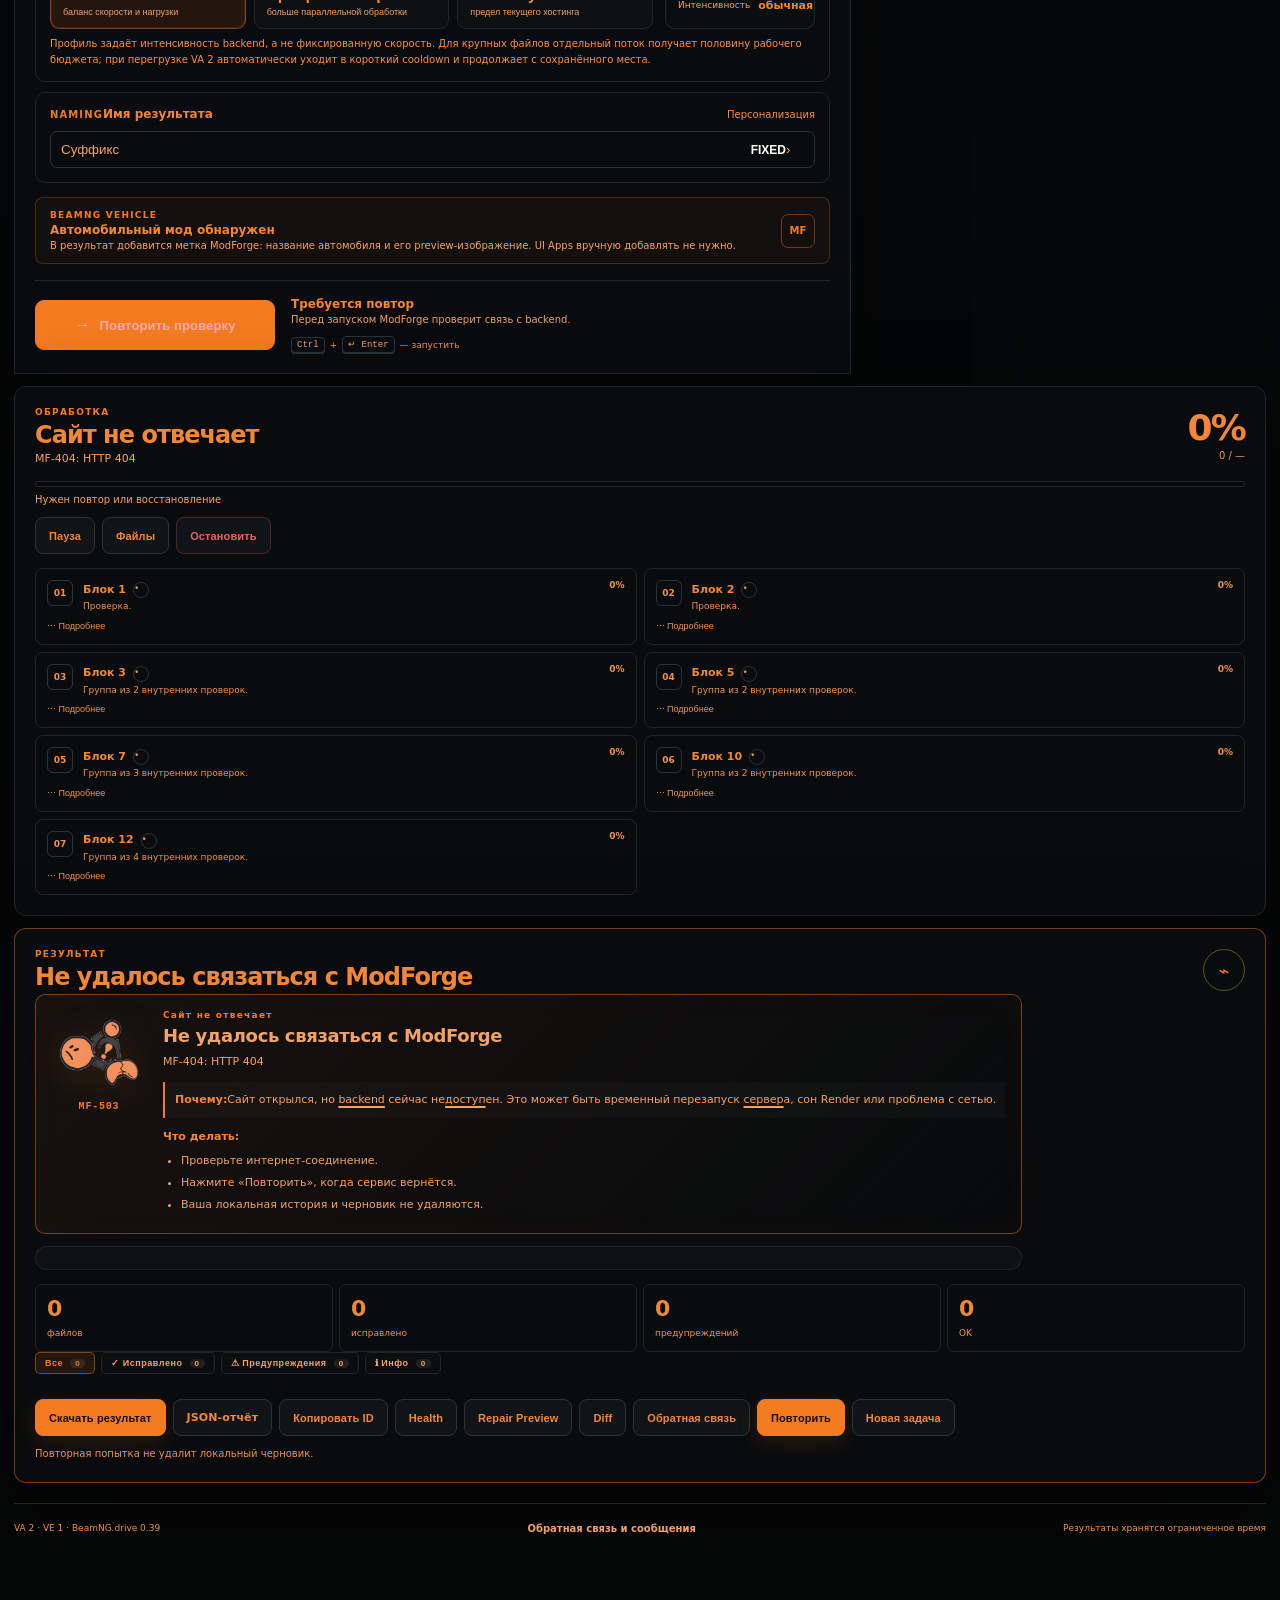
==== commit f0e105d8: "Add files via upload" ====
--- a/index.html
+++ b/index.html
@@ -5,10 +5,10 @@
 <meta name="viewport" content="width=device-width,initial-scale=1,viewport-fit=cover">
 <meta name="theme-color" content="#060708" id="themeColorMeta">
 <meta name="color-scheme" content="dark">
-<link rel="icon" type="image/png" href="/assets/logo.png?v=057a">
-<title>ModForge · V1 (0.57-A) Global Update · BeamNG.drive 0.39</title>
+<link rel="icon" type="image/png" href="/assets/logo.png?v=058a">
+<title>ModForge · V1 (0.58-A) · BeamNG.drive 0.39</title>
 <link rel="manifest" href="/manifest.json">
-<link rel="stylesheet" href="/assets/styles.css?v=057a">
+<link rel="stylesheet" href="/assets/styles.css?v=058a">
 </head>
 <body>
 
@@ -74,15 +74,16 @@
 <div class="shell">
 <header class="topbar panel-line">
   <button class="brand brand-button" id="brand" type="button" aria-label="ModForge"><span class="brand-task-dot" id="brandTaskDot" aria-hidden="true"></span>
-    <img src="/assets/logo.png?v=057a" alt="ModForge">
+    <img src="/assets/logo.png?v=058a" alt="ModForge">
     <div>
       <strong id="brandName">ModForge</strong>
       <small id="brandSub">Проверка и безопасное исправление модов</small>
     </div>
   </button>
   <div class="top-actions">
-    <span class="release-pill" id="versionBadge">V1 · 0.57-A · GLOBAL UPDATE</span>
+    <span class="release-pill" id="versionBadge">V1 · 0.58-A</span>
     <button class="top-link" id="feedbackTop" type="button">Обратная связь</button>
+    <button class="top-info" id="interfaceInfoTop" type="button"><span aria-hidden="true">ⓘ</span><b>Интерфейс</b></button>
     <button class="ghost-icon" id="paletteTop" type="button" aria-label="Палитра" title="Палитра"><svg viewBox="0 0 24 24" aria-hidden="true"><path d="M12 4a8 8 0 1 0 0 16h1.3a1.7 1.7 0 0 0 0-3.4h-.8a1.7 1.7 0 0 1 0-3.4H15a5 5 0 0 0 5-5c0-2.8-3.2-4.8-8-4.8Z"/><circle cx="7.5" cy="10" r="1"/><circle cx="10" cy="7.5" r="1"/><circle cx="14" cy="7.2" r="1"/><circle cx="16.5" cy="10" r="1"/></svg></button>
     <button class="profile-chip" id="profileTop" type="button" aria-label="Профиль" title="Профиль и персонализация">
       <span class="profile-avatar" id="profileAvatar">G</span>
@@ -110,7 +111,7 @@
   <div class="hero-tags">
     <span>15 этапов</span>
     <span>Запрос → типовые ошибки</span>
-    <span>Mod Lab</span>
+    <span>VE 1 Lab</span>
     <span>Re-check</span>
     <span>До 2 ГБ</span>
     <span>Сохранение сессии</span>
@@ -126,7 +127,7 @@
 <article class="main panel">
   <div class="section-head">
     <div>
-      <span class="section-id">01</span>
+      <span class="section-kicker">INPUT</span>
       <div>
         <b>Входные данные</b>
         <small>ZIP · папка · отдельный BeamNG-ресурс</small>
@@ -156,12 +157,12 @@
     <button class="btn small" id="uiModeBtn" type="button">Simple → Advanced</button>
   </div>
   <div class="workflow-switch" id="taskMode">
-    <button type="button" class="workflow-tab active" data-task="repair"><span>01</span><strong>Проверить и исправить</strong><small>Сначала ваш запрос, затем типовые проблемы BeamNG.</small></button>
-    <button type="button" class="workflow-tab" data-task="modify"><span>02</span><strong>Mod Lab</strong><small>Загрузите мод и опишите изменения: подвеска, двигатель, конфигурации и т. д.</small></button>
+    <button type="button" class="workflow-tab active" data-task="repair"><span>VA 2</span><strong>VA 2 · Verification Architecture</strong><small>Диагностика, безопасный ремонт и повторная проверка в отдельном контуре.</small></button>
+    <button type="button" class="workflow-tab" data-task="modify"><span>VE 1</span><strong>VE 1 · Variant Engineering</strong><small>Изолированная лаборатория: выбрать вариант, изменить параметры и отдельно экспортировать результат.</small></button>
   </div>
 
   <div class="config-box full request-box" id="repairConfig">
-    <div class="config-title"><span>02</span><b>Что проверять в первую очередь</b><small>Можно выбрать несколько</small></div>
+    <div class="config-title"><span class="section-kicker">FOCUS</span><b>Что проверять в первую очередь</b><small>Можно выбрать несколько</small></div>
     <div class="chips" id="priorityChips">
       <button class="chip" data-priority="textures" type="button">Текстуры</button>
       <button class="chip" data-priority="glass" type="button">Стекло</button>
@@ -177,7 +178,7 @@
   </div>
 
   <div class="config-box full request-box" id="wishesBox">
-    <div class="config-title"><span>03</span><b>Опишите проблему своими словами</b><small>Можно без терминов</small></div>
+    <div class="config-title"><span class="section-kicker">REQUEST</span><b>Опишите проблему своими словами</b><small>Можно без терминов</small></div>
     <textarea id="wishes" placeholder="Например: сначала проверь стекло и NO TEXTURE, потом освещение. В салоне пропадает окно из водительской камеры."></textarea>
     <div class="request-preview" id="requestPreview"><span>Пока ничего не выбрано</span></div>
   </div>
@@ -208,7 +209,7 @@
   </section>
 
   <div class="config-box full mod-lab-box" id="modLab" hidden>
-    <div class="config-title"><span>02</span><b>Mod Lab · что изменить</b><small>Текстовое задание</small></div>
+    <div class="config-title"><span class="section-kicker">VE 1</span><b>VE 1 · рабочее изменение</b><small>Текстовое задание</small></div>
     <textarea id="modRequest" placeholder="Например: сделай подвеску мягче на 15%, двигатель чуть мощнее и добавь 2 дополнительные конфигурации."></textarea>
     <div class="mod-shortcuts" id="modShortcuts">
       <button class="chip" type="button" data-mod-template="Сделать подвеску мягче на 15%.">Мягче</button>
@@ -216,12 +217,12 @@
       <button class="chip" type="button" data-mod-template="Увеличить тягу двигателя на 10%.">Двигатель +10%</button>
       <button class="chip" type="button" data-mod-template="Добавить 2 дополнительные конфигурации.">+2 конфигурации</button>
     </div>
-    <p class="micro">Mod Lab применяет только распознанные безопасные изменения и показывает каждое изменение в отчёте. Неопределённые запросы остаются предупреждением.</p>
+    <p class="micro">VE 1 изменяет только распознанные безопасные параметры и сохраняет отдельный журнал изменений. Неопределённые запросы не маскируются под успешный результат.</p>
   </div>
 
   <div class="config-grid">
     <section class="config-box">
-      <div class="config-title"><span>04</span><b>Режим исправления</b><small>Глубина</small></div>
+      <div class="config-title"><span class="section-kicker">DEPTH</span><b>Режим исправления VA 2</b><small>Глубина</small></div>
       <div class="mode-grid compact" id="repairMode">
         <button type="button" class="mode-card active" data-mode="standard"><strong>Стандартный</strong><span>7 блоков</span><small>Подтверждённые изменения и базовая целостность.</small></button>
         <button type="button" class="mode-card" data-mode="medium"><strong>Средний</strong><span>11 блоков</span><small>Глубже: связанные ресурсы и типовые проблемы.</small></button>
@@ -230,7 +231,7 @@
       <button class="mode-info-btn" id="modeInfo" type="button">Чем отличаются режимы</button>
     </section>
     <section class="config-box">
-      <div class="config-title"><span>05</span><b>Формат результата</b><small>До старта</small></div>
+      <div class="config-title"><span class="section-kicker">OUTPUT</span><b>Формат результата</b><small>До старта</small></div>
       <select id="outputType">
         <option value="zip">Исправленный ZIP</option>
         <option value="same">Тот же формат (один файл)</option>
@@ -240,7 +241,7 @@
   </div>
 
   <div class="config-box full network-box">
-    <div class="config-title"><span>06</span><b>Скорость обработки и обмена</b><small>Отдельно от глубины Repair</small></div>
+    <div class="config-title"><span class="section-kicker">SPEED</span><b>Скорость обработки</b><small>Отдельно от глубины Repair</small></div>
     <div class="network-row">
       <div class="network-presets" id="networkPresets">
         <button class="network-card active" type="button" data-network="standard"><strong>Стандарт</strong><span>Обычная</span><small>баланс скорости и нагрузки</small></button>
@@ -252,11 +253,11 @@
         <div><span>Интенсивность</span><strong id="networkUsageLabel">обычная</strong></div>
       </div>
     </div>
-    <p class="micro">Профиль не обещает фиксированную скорость в MB/s. Он говорит backend: «обрабатывай этот запрос настолько быстро, насколько сейчас позволяет бесплатный хостинг». Чем выше профиль, тем больше параллельной обработки и фонового обмена. При крупных файлах <b>50% рабочего бюджета резервируется для крупного потока</b>, а остальное — для обычных проверок; более быстрый режим может заметно увеличить сетевую активность устройства.</p>
+    <p class="micro">Профиль задаёт интенсивность backend, а не фиксированную скорость. Для крупных файлов отдельный поток получает половину рабочего бюджета; при перегрузке VA 2 автоматически уходит в короткий cooldown и продолжает с сохранённого места.</p>
   </div>
 
   <div class="config-box full settings-line-box">
-    <div class="config-title"><span>07</span><b>Имя результата</b><small>Персонализация</small></div>
+    <div class="config-title"><span class="section-kicker">NAMING</span><b>Имя результата</b><small>Персонализация</small></div>
     <button class="custom-line" id="settingsBtn" type="button"><span>Суффикс</span><strong id="suffixPreview">FIXED</strong><span>›</span></button>
   </div>
 
@@ -343,6 +344,7 @@
     <span id="progressState">Подготовка…</span>
     <span id="eta">Осталось: —</span>
   </div>
+  <button class="text-action process-details-toggle" id="processDetailsBtn" type="button" hidden>Показать этапы</button>
   <div class="connection-warning" id="connectionWarning" hidden role="status" aria-live="polite"><span class="connection-warning-icon">!</span><div><b>Соединение с backend замедлилось</b><small>Ответ ещё ожидается. Задача не отменена. Если соединение восстановится, текущая проверка продолжится автоматически.</small></div></div>
 
   <!-- Buttons: hidden during preparation, shown during processing -->
@@ -393,7 +395,7 @@
 </section>
 
 <footer class="footer">
-  <span>Быстро · понятно · надёжно · BeamNG.drive 0.39</span>
+  <span>VA 2 · VE 1 · BeamNG.drive 0.39</span>
   <button class="footer-link" id="feedbackFooter" type="button">Обратная связь и сообщения</button>
   <span>Результаты хранятся ограниченное время</span>
 </footer>
@@ -415,6 +417,20 @@
   </div>
 </div>
 
+<div id="interfaceInfo" class="interface-info" hidden aria-label="Информация об интерфейсе">
+  <div class="interface-info-backdrop" data-interface-close></div>
+  <section class="interface-info-card" role="dialog" aria-modal="true" aria-labelledby="interfaceInfoTitle">
+    <header class="interface-info-head">
+      <div><span class="eyebrow">ЦЕНТР ИНТЕРФЕЙСА</span><h2 id="interfaceInfoTitle">Как устроен ModForge</h2><p>Все элементы интерфейса собраны здесь по разделам — без необходимости искать подсказки в «⋮».</p></div>
+      <button class="ghost-icon" id="interfaceInfoClose" type="button" aria-label="Закрыть">✕</button>
+    </header>
+    <div class="interface-info-body">
+      <nav class="interface-info-nav" id="interfaceInfoNav" aria-label="Разделы справки"></nav>
+      <article class="interface-info-content" id="interfaceInfoContent"></article>
+    </div>
+  </section>
+</div>
+
 <div class="modal" id="modal" hidden>
   <div class="modal-card" role="dialog" aria-modal="true">
     <button class="modal-close" id="modalClose" type="button" aria-label="Закрыть">✕</button>
@@ -424,7 +440,7 @@
 </div>
 
 <script>if("serviceWorker" in navigator){window.addEventListener("load",()=>navigator.serviceWorker.register("/sw.js").catch(()=>{}));}</script>
-<script src="/assets/halloween.js?v=057a" defer></script>
-<script src="/assets/app.js?v=057a" defer></script>
+<script src="/assets/halloween.js?v=058a" defer></script>
+<script src="/assets/app.js?v=058a" defer></script>
 </body>
 </html>
--- a/assets/styles.css
+++ b/assets/styles.css
@@ -1590,7 +1590,7 @@
 @media (max-width: 560px) { .usual-settings { align-items:flex-start; flex-direction:column; } .usual-settings .btn { width:100%; } }
 
 
-/* ─── V1 (0.57-A) Global interface system ────────── */
+/* ─── V1 (0.58-A) interface system ────────── */
 :root { --accent: var(--orange); --accent-soft: rgb(var(--accent-rgb) / .13); --ui-speed: .16s; --ui-ease: cubic-bezier(.2,.7,.2,1); }
 html[data-accent="blue"] { --accent:#7db9ec; --accent-soft:rgba(125,185,236,.15); }
 html[data-accent="mint"] { --accent:#68d1b6; --accent-soft:rgba(104,209,182,.15); }
@@ -1642,7 +1642,7 @@
 @media (max-width:560px){ .ui-performance-grid{grid-template-columns:1fr 1fr;}.selection-actions{gap:5px}.selection-scope{padding:0 9px}.selection-main{min-width:0;} }
 
 
-/* 0.57-A custom palette and catalog/lab surfaces */
+/* 0.58-A custom palette, catalog, lab and info surfaces */
 .brand-button{appearance:none;-webkit-appearance:none;border:0;font:inherit;text-align:left;background:transparent;color:inherit;padding:0;margin:0;cursor:pointer;display:flex;align-items:center;gap:10px}
 .palette-brush i.brush-mark{width:16px;height:16px;border-radius:4px 9px 4px 9px;background:conic-gradient(from 20deg,#ff5b5b,#ffd43b,#67d7ff,#b989ff,#ff5b5b);box-shadow:0 0 0 4px rgb(var(--accent-rgb) / .10);position:relative}
 .palette-brush i.brush-mark::after{content:"";position:absolute;right:-3px;bottom:-3px;width:6px;height:6px;background:var(--accent);border-radius:50%;border:1px solid #090c0d}
@@ -1661,3 +1661,22 @@
 
 html[data-accent="custom"] body,html[data-accent="lime"] body{color:var(--text)}
 html[data-accent="custom"] .brand,html[data-accent="custom"] h1,html[data-accent="custom"] h2,html[data-accent="custom"] h3,html[data-accent="custom"] h4,html[data-accent="custom"] p,html[data-accent="custom"] label,html[data-accent="custom"] small,html[data-accent="custom"] b,html[data-accent="custom"] strong,html[data-accent="custom"] button,html[data-accent="custom"] a,html[data-accent="lime"] .brand,html[data-accent="lime"] h1,html[data-accent="lime"] h2,html[data-accent="lime"] h3,html[data-accent="lime"] h4,html[data-accent="lime"] p,html[data-accent="lime"] label,html[data-accent="lime"] small,html[data-accent="lime"] b,html[data-accent="lime"] strong,html[data-accent="lime"] button,html[data-accent="lime"] a{color:var(--text)}
+
+
+/* Dedicated interface info center: one place for all UI explanations. */
+.top-info{display:inline-flex;align-items:center;gap:6px;border:1px solid var(--line2);background:transparent;color:var(--muted);border-radius:7px;padding:0 10px;height:34px;font:700 11px/1 system-ui;cursor:pointer;transition:all .16s var(--ui-ease)}
+.top-info:hover{color:var(--text);border-color:var(--accent)}
+.section-kicker{color:var(--accent);font-size:9px;font-weight:900;letter-spacing:.13em;min-width:45px}
+.interface-info[hidden]{display:none}
+.interface-info{position:fixed;inset:0;z-index:2000;display:grid;place-items:center;padding:18px}
+.interface-info-backdrop{position:absolute;inset:0;background:rgba(3,5,6,.86)}
+.interface-info-card{position:relative;width:min(1080px,96vw);height:min(760px,92vh);background:#090c0d;border:1px solid var(--line2);border-radius:14px;box-shadow:0 28px 90px rgba(0,0,0,.55);overflow:hidden;display:flex;flex-direction:column}
+.interface-info-head{display:flex;justify-content:space-between;gap:18px;padding:18px 20px;border-bottom:1px solid var(--line);background:#0b0e0f}
+.interface-info-head h2{margin:3px 0 4px}.interface-info-head p{margin:0;color:var(--muted);font-size:12px;line-height:1.5;max-width:720px}
+.interface-info-body{display:grid;grid-template-columns:250px 1fr;min-height:0;flex:1}.interface-info-nav{padding:12px;border-right:1px solid var(--line);overflow:auto;display:grid;align-content:start;gap:5px}.interface-info-nav-btn{width:100%;text-align:left;padding:10px 11px;border:1px solid transparent;border-radius:7px;background:transparent;color:var(--muted);font:700 11px/1.3 system-ui;cursor:pointer}.interface-info-nav-btn:hover,.interface-info-nav-btn.active{border-color:var(--accent);background:var(--accent-soft);color:var(--text)}
+.interface-info-content{padding:22px;overflow:auto;color:var(--muted);font-size:13px;line-height:1.6}.interface-info-content h3{color:var(--text);margin:0 0 10px}.interface-info-content p{max-width:780px}.info-grid-mini{display:grid;grid-template-columns:repeat(2,minmax(0,1fr));gap:9px;margin-top:14px}.info-grid-mini>div,.info-table>div{padding:11px;border:1px solid var(--line);border-radius:8px;background:rgba(255,255,255,.015);display:flex;flex-direction:column;gap:4px}.info-grid-mini b,.info-table b{color:var(--text);font-size:11px}.info-grid-mini span,.info-table span{color:var(--muted);font-size:11px}.info-table{display:grid;gap:8px}.info-table kbd{align-self:flex-start}
+.process-details-toggle{margin:8px 0 0}.stage-list{transition:none}.interface-info-content kbd,.shortcut-list kbd{font:800 10px/1 ui-monospace,SFMono-Regular,Menlo,monospace;border:1px solid var(--line2);border-bottom-color:var(--line3);padding:3px 5px;border-radius:4px;background:#07090a;color:var(--text)}
+html[data-quiet-processing="1"] .stage-list{display:none} html[data-process-details="1"][data-quiet-processing="1"] .stage-list{display:grid}
+@media(max-width:720px){.top-info b{display:none}.top-info{width:34px;padding:0;justify-content:center}.interface-info{padding:0}.interface-info-card{width:100vw;height:100vh;border-radius:0;border-left:0;border-right:0}.interface-info-body{grid-template-columns:150px 1fr}.interface-info-head{padding:14px}.interface-info-content{padding:16px}.info-grid-mini{grid-template-columns:1fr}}
+
+html[data-engine="VE1"] .stage-list{display:none!important} html[data-engine="VE1"] .stage-count{opacity:.7}
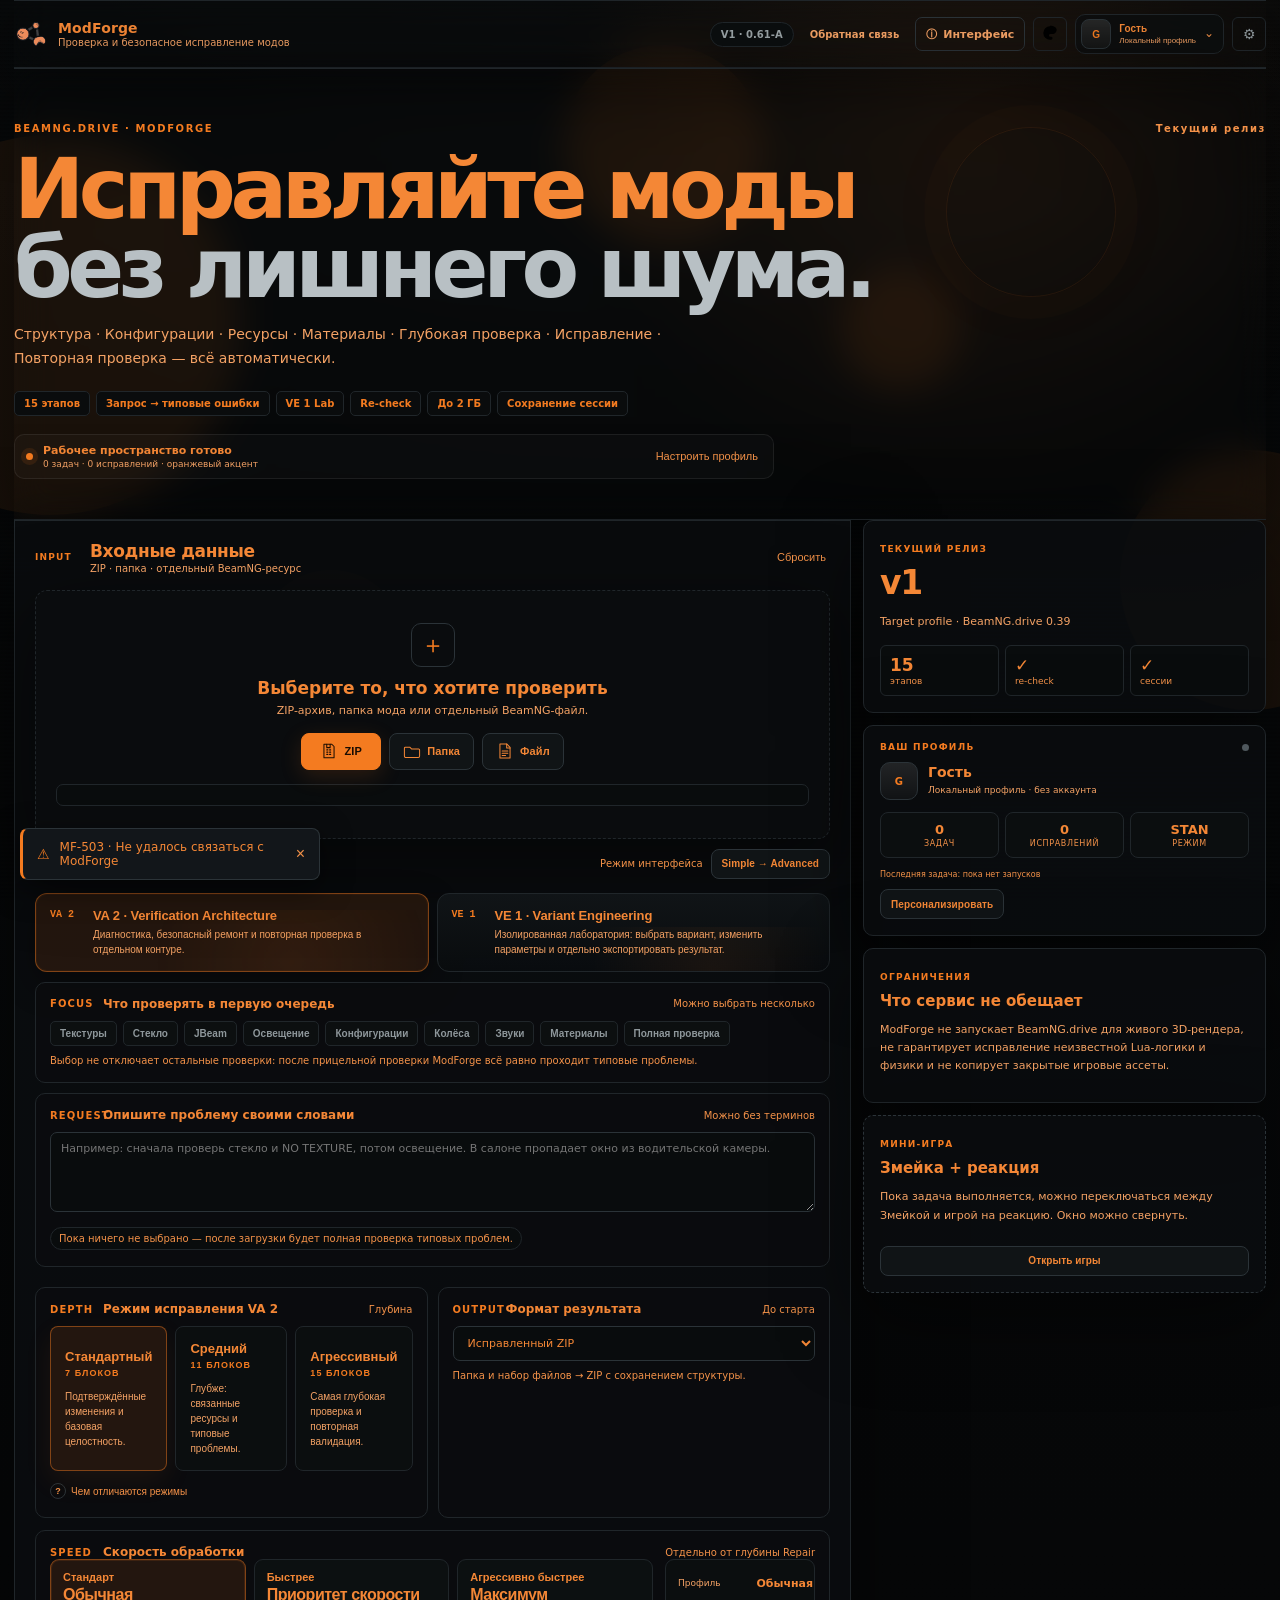
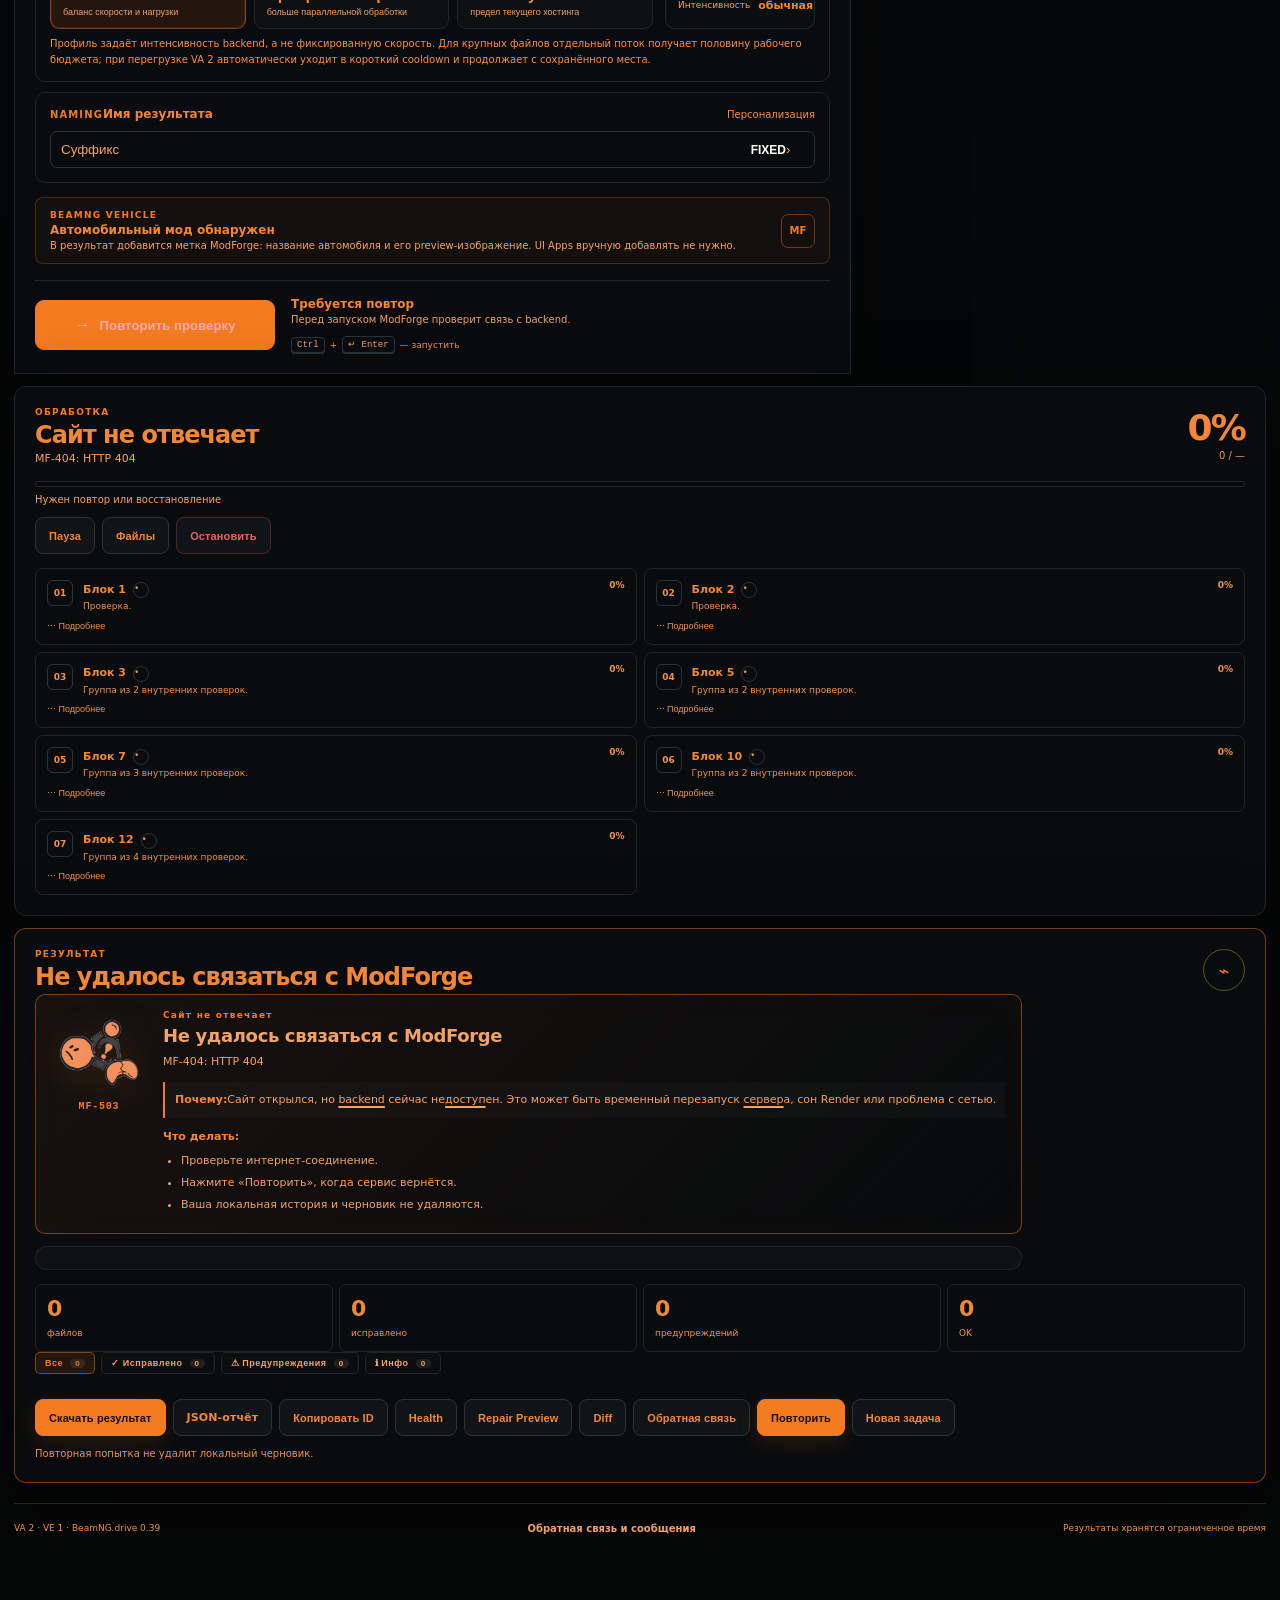
==== commit ff34e674: "Add files via upload" ====
--- a/index.html
+++ b/index.html
@@ -5,10 +5,10 @@
 <meta name="viewport" content="width=device-width,initial-scale=1,viewport-fit=cover">
 <meta name="theme-color" content="#060708" id="themeColorMeta">
 <meta name="color-scheme" content="dark">
-<link rel="icon" type="image/png" href="/assets/logo.png?v=058a">
-<title>ModForge · V1 (0.58-A) · BeamNG.drive 0.39</title>
+<link rel="icon" type="image/png" href="/assets/logo.png?v=061a">
+<title>ModForge · V1 (0.61-A) · BeamNG.drive 0.39</title>
 <link rel="manifest" href="/manifest.json">
-<link rel="stylesheet" href="/assets/styles.css?v=058a">
+<link rel="stylesheet" href="/assets/styles.css?v=061a">
 </head>
 <body>
 
@@ -74,14 +74,14 @@
 <div class="shell">
 <header class="topbar panel-line">
   <button class="brand brand-button" id="brand" type="button" aria-label="ModForge"><span class="brand-task-dot" id="brandTaskDot" aria-hidden="true"></span>
-    <img src="/assets/logo.png?v=058a" alt="ModForge">
+    <img src="/assets/logo.png?v=061a" alt="ModForge">
     <div>
       <strong id="brandName">ModForge</strong>
       <small id="brandSub">Проверка и безопасное исправление модов</small>
     </div>
   </button>
   <div class="top-actions">
-    <span class="release-pill" id="versionBadge">V1 · 0.58-A</span>
+    <span class="release-pill" id="versionBadge">V1 · 0.61-A</span>
     <button class="top-link" id="feedbackTop" type="button">Обратная связь</button>
     <button class="top-info" id="interfaceInfoTop" type="button"><span aria-hidden="true">ⓘ</span><b>Интерфейс</b></button>
     <button class="ghost-icon" id="paletteTop" type="button" aria-label="Палитра" title="Палитра"><svg viewBox="0 0 24 24" aria-hidden="true"><path d="M12 4a8 8 0 1 0 0 16h1.3a1.7 1.7 0 0 0 0-3.4h-.8a1.7 1.7 0 0 1 0-3.4H15a5 5 0 0 0 5-5c0-2.8-3.2-4.8-8-4.8Z"/><circle cx="7.5" cy="10" r="1"/><circle cx="10" cy="7.5" r="1"/><circle cx="14" cy="7.2" r="1"/><circle cx="16.5" cy="10" r="1"/></svg></button>
@@ -322,6 +322,25 @@
 </aside>
 </section>
 
+<!-- Preflight section: visible immediately after upload, before either engine starts -->
+<section class="panel preparation" id="preparationPanel" hidden aria-live="polite">
+  <div class="preparation-head">
+    <div><span class="eyebrow">ПРЕДВАРИТЕЛЬНЫЙ ОСМОТР</span><h2 id="preparationTitle">Файл разобран — движок ещё не запущен</h2><p id="preparationMeta">Здесь показано, что ModForge нашёл внутри загруженного мода до начала ремонта.</p></div>
+    <span class="preparation-state" id="preparationState">ГОТОВО</span>
+  </div>
+  <div class="preparation-grid">
+    <div class="preparation-card"><span class="eyebrow">СВОДКА</span><b id="preparationSummary">—</b><small id="preparationSummarySub">—</small></div>
+    <div class="preparation-card"><span class="eyebrow">AI-ТРАФИК</span><b id="preparationAi">Проверка не выполнялась</b><small id="preparationAiSub">—</small></div>
+    <div class="preparation-card"><span class="eyebrow">РЕКОМЕНДАЦИЯ</span><b id="preparationNext">—</b><small>Решение можно изменить до запуска движка.</small></div>
+  </div>
+  <div class="preparation-findings" id="preparationFindings"></div>
+  <div class="preparation-actions">
+    <button class="btn" id="preparationDetailsBtn" type="button">Подробнее о находках</button>
+    <button class="btn" id="preparationCancelBtn" type="button">Отменить</button>
+    <button class="btn primary" id="preparationStartBtn" type="button">Запустить движок</button>
+  </div>
+</section>
+
 <!-- Process section -->
 <section class="panel process" id="process" hidden>
   <div class="process-top">
@@ -372,6 +391,10 @@
     <div><b id="statFixed">0</b><span>исправлено</span></div>
     <div><b id="statWarnings">0</b><span>предупреждений</span></div>
     <div><b id="statChecks">0</b><span>OK</span></div>
+  </div>
+  <div class="fixed-summary" id="fixedSummary" hidden>
+    <div class="fixed-summary-head"><span class="eyebrow">ФАКТИЧЕСКИЕ ИСПРАВЛЕНИЯ</span><span class="micro">Что реально изменилось в рабочей копии</span></div>
+    <div class="fixed-summary-list" id="fixedSummaryList"></div>
   </div>
   <div class="issue-filters" id="issueFilters" hidden>
     <button class="issue-filter active" data-filter="all" type="button">Все <span class="filter-count" id="filterCountAll">0</span></button>
@@ -440,7 +463,7 @@
 </div>
 
 <script>if("serviceWorker" in navigator){window.addEventListener("load",()=>navigator.serviceWorker.register("/sw.js").catch(()=>{}));}</script>
-<script src="/assets/halloween.js?v=058a" defer></script>
-<script src="/assets/app.js?v=058a" defer></script>
+<script src="/assets/halloween.js?v=061a" defer></script>
+<script src="/assets/app.js?v=061a" defer></script>
 </body>
 </html>
--- a/assets/styles.css
+++ b/assets/styles.css
@@ -1590,7 +1590,7 @@
 @media (max-width: 560px) { .usual-settings { align-items:flex-start; flex-direction:column; } .usual-settings .btn { width:100%; } }
 
 
-/* ─── V1 (0.58-A) interface system ────────── */
+/* ─── V1 (0.59-A) interface system ────────── */
 :root { --accent: var(--orange); --accent-soft: rgb(var(--accent-rgb) / .13); --ui-speed: .16s; --ui-ease: cubic-bezier(.2,.7,.2,1); }
 html[data-accent="blue"] { --accent:#7db9ec; --accent-soft:rgba(125,185,236,.15); }
 html[data-accent="mint"] { --accent:#68d1b6; --accent-soft:rgba(104,209,182,.15); }
@@ -1642,7 +1642,7 @@
 @media (max-width:560px){ .ui-performance-grid{grid-template-columns:1fr 1fr;}.selection-actions{gap:5px}.selection-scope{padding:0 9px}.selection-main{min-width:0;} }
 
 
-/* 0.58-A custom palette, catalog, lab and info surfaces */
+/* 0.59-A custom palette, catalog, lab and info surfaces */
 .brand-button{appearance:none;-webkit-appearance:none;border:0;font:inherit;text-align:left;background:transparent;color:inherit;padding:0;margin:0;cursor:pointer;display:flex;align-items:center;gap:10px}
 .palette-brush i.brush-mark{width:16px;height:16px;border-radius:4px 9px 4px 9px;background:conic-gradient(from 20deg,#ff5b5b,#ffd43b,#67d7ff,#b989ff,#ff5b5b);box-shadow:0 0 0 4px rgb(var(--accent-rgb) / .10);position:relative}
 .palette-brush i.brush-mark::after{content:"";position:absolute;right:-3px;bottom:-3px;width:6px;height:6px;background:var(--accent);border-radius:50%;border:1px solid #090c0d}
@@ -1679,4 +1679,50 @@
 html[data-quiet-processing="1"] .stage-list{display:none} html[data-process-details="1"][data-quiet-processing="1"] .stage-list{display:grid}
 @media(max-width:720px){.top-info b{display:none}.top-info{width:34px;padding:0;justify-content:center}.interface-info{padding:0}.interface-info-card{width:100vw;height:100vh;border-radius:0;border-left:0;border-right:0}.interface-info-body{grid-template-columns:150px 1fr}.interface-info-head{padding:14px}.interface-info-content{padding:16px}.info-grid-mini{grid-template-columns:1fr}}
 
-html[data-engine="VE1"] .stage-list{display:none!important} html[data-engine="VE1"] .stage-count{opacity:.7}
+html[data-engine="VE1"] .stage-list{display:none!important} html[data-engine="VE1"] .stage-count{opacity:.7}.fixed-summary{margin:14px 0 4px;padding:14px 16px;border:1px solid var(--line);border-radius:16px;background:var(--panel-soft,.04);}
+.fixed-summary-head{display:flex;justify-content:space-between;gap:12px;align-items:center;margin-bottom:9px}
+.fixed-summary-list{display:grid;gap:8px}.fixed-row{display:flex;gap:9px;align-items:flex-start}.fixed-dot{display:inline-grid;place-items:center;flex:0 0 22px;height:22px;border-radius:7px;background:rgba(74,144,226,.12);font-weight:800}.fixed-row b{display:block;font-size:13px;overflow-wrap:anywhere}.fixed-row small{display:block;margin-top:2px;color:var(--muted);line-height:1.4}.fixed-more{font-size:12px;color:var(--muted);padding-top:2px}
+
+
+/* ══════════════════════════════════════════════════
+   V1 (0.61-A) PRE-FLIGHT + AI TRAFFIC UX
+══════════════════════════════════════════════════ */
+.preparation { margin-top: 14px; border-color: var(--accent-line); }
+.preparation-head { display:flex; justify-content:space-between; gap:18px; align-items:flex-start; }
+.preparation-head h2 { margin:4px 0 6px; }
+.preparation-head p { margin:0; max-width:780px; }
+.preparation-state { flex:none; padding:7px 9px; border:1px solid var(--line2); border-radius:999px; font:800 9px/1 ui-monospace,monospace; color:var(--muted); letter-spacing:.12em; background:var(--panel2); }
+.preparation-grid { display:grid; grid-template-columns:repeat(3,1fr); gap:10px; margin-top:16px; }
+.preparation-card { min-width:0; padding:13px 14px; border:1px solid var(--line); border-radius:12px; background:rgba(255,255,255,.015); }
+.preparation-card b,.preparation-card small { display:block; }
+.preparation-card b { margin-top:6px; font-size:13px; }
+.preparation-card small { margin-top:5px; line-height:1.45; color:var(--muted); }
+.preparation-findings { display:grid; grid-template-columns:repeat(2,1fr); gap:8px; margin-top:10px; }
+.preparation-finding { display:grid; grid-template-columns:24px 1fr; gap:8px; padding:11px 12px; border:1px solid var(--line); border-radius:10px; background:var(--panel2); }
+.preparation-finding > span { width:22px; height:22px; display:grid; place-items:center; border-radius:50%; border:1px solid var(--line2); font:800 11px/1 ui-monospace,monospace; }
+.preparation-finding.warning > span { color:var(--yellow); }
+.preparation-finding.ok > span { color:var(--green); }
+.preparation-finding b,.preparation-finding small { display:block; }
+.preparation-finding b { font-size:12px; }
+.preparation-finding small { margin-top:4px; color:var(--muted); line-height:1.45; }
+.preparation-empty { padding:14px; border:1px dashed var(--line2); border-radius:10px; color:var(--muted); }
+.preparation-actions { display:flex; justify-content:flex-end; gap:8px; margin-top:12px; }
+html[data-phase="prepared"] .start-button { box-shadow:0 0 0 1px var(--accent-line),0 12px 40px rgb(var(--accent-rgb) / .08); }
+html[data-phase="prepared"] .process { display:none !important; }
+html[data-phase="preparing"] .stage-list,html[data-phase="prepared"] .stage-list { display:none; }
+html[data-phase="preparing"] .process-actions,html[data-phase="prepared"] .process-actions { display:none; }
+html[data-phase="prepared"] .preparation { display:block; }
+@media (max-width:760px) {
+  .preparation-head { flex-direction:column; }
+  .preparation-grid,.preparation-findings { grid-template-columns:1fr; }
+  .preparation-actions { flex-direction:column-reverse; }
+  .preparation-actions .btn { width:100%; }
+}
+
+/* 0.61-A traffic scope controls: secondary settings stay compact. */
+.scope-ai-box{display:grid;gap:8px;margin:14px 0 4px;padding:12px;border:1px solid var(--border);border-radius:14px;background:var(--panel-2)}
+.scope-radio{display:flex;gap:10px;align-items:flex-start;padding:9px;border-radius:10px;cursor:pointer}
+.scope-radio:hover{background:var(--panel-3)}
+.scope-radio input{margin-top:3px}
+.scope-radio b,.scope-radio small{display:block}
+.scope-radio small{margin-top:2px;color:var(--muted)}
